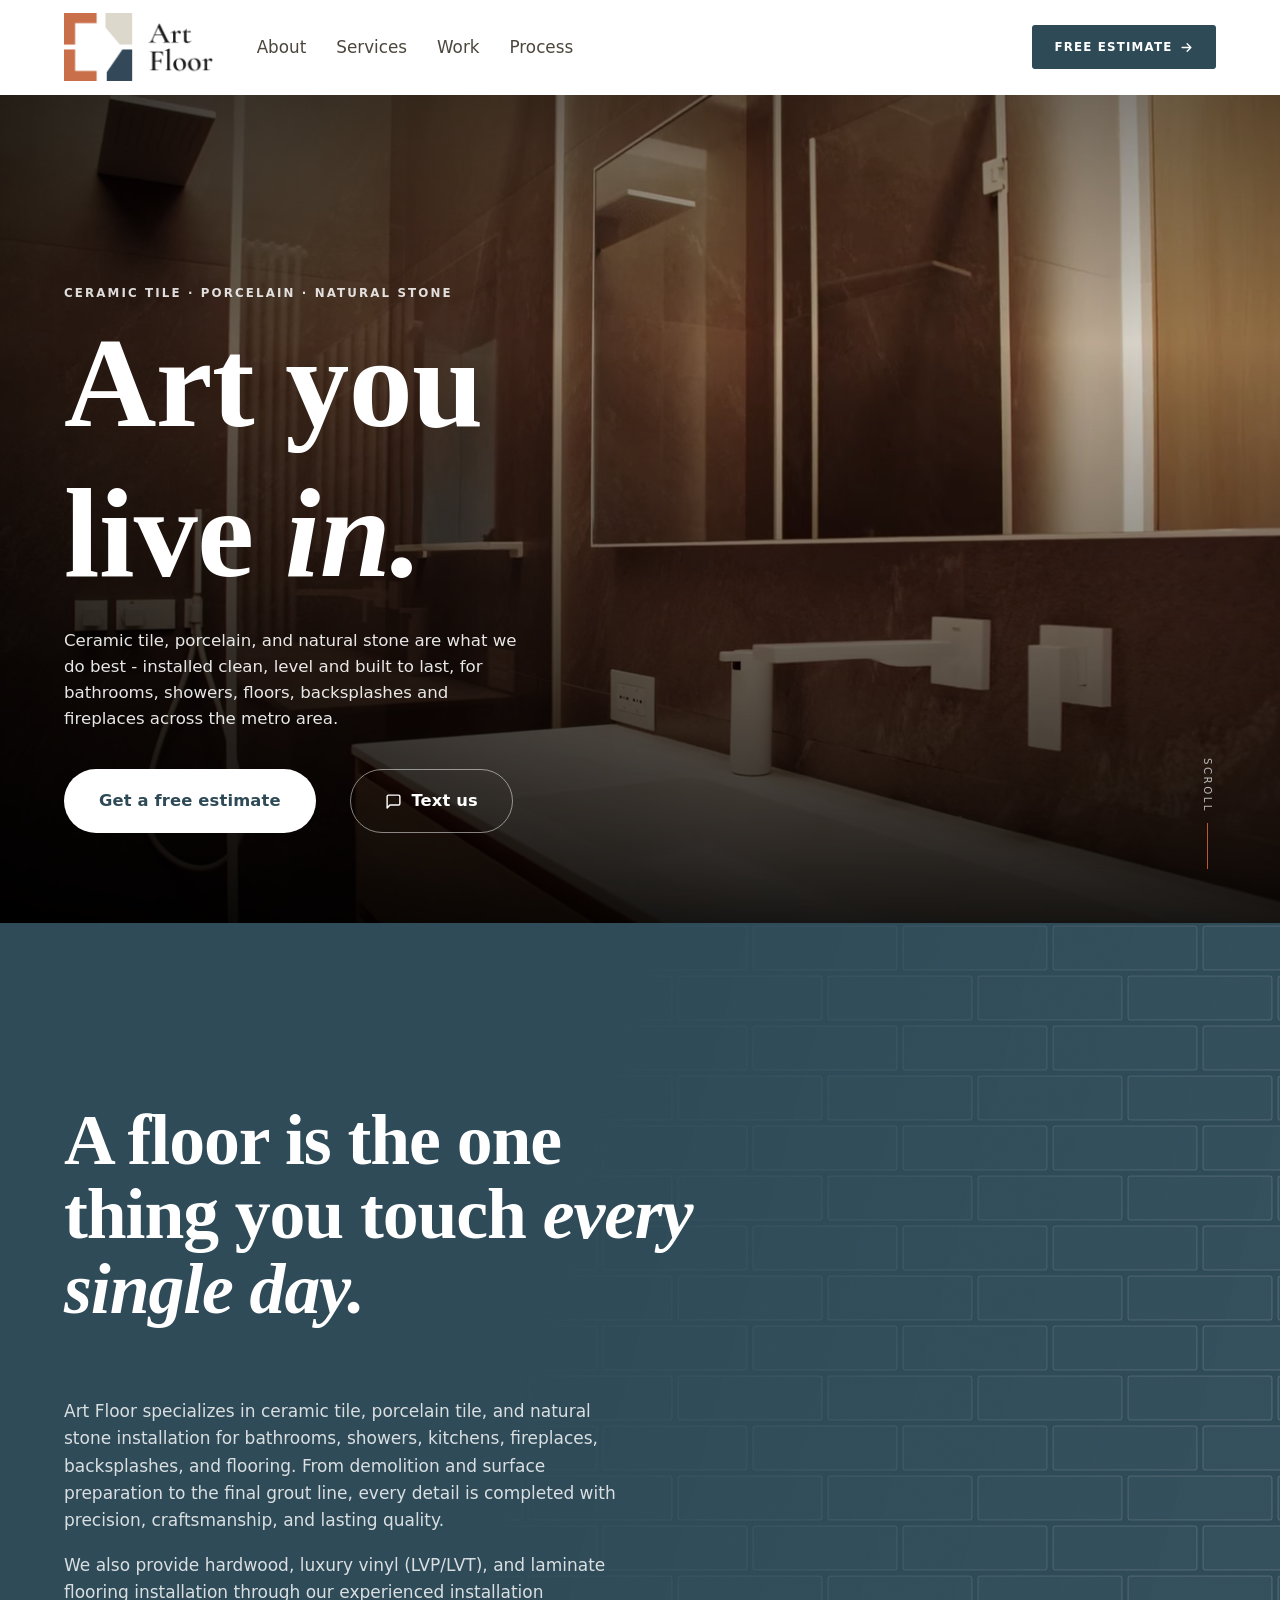
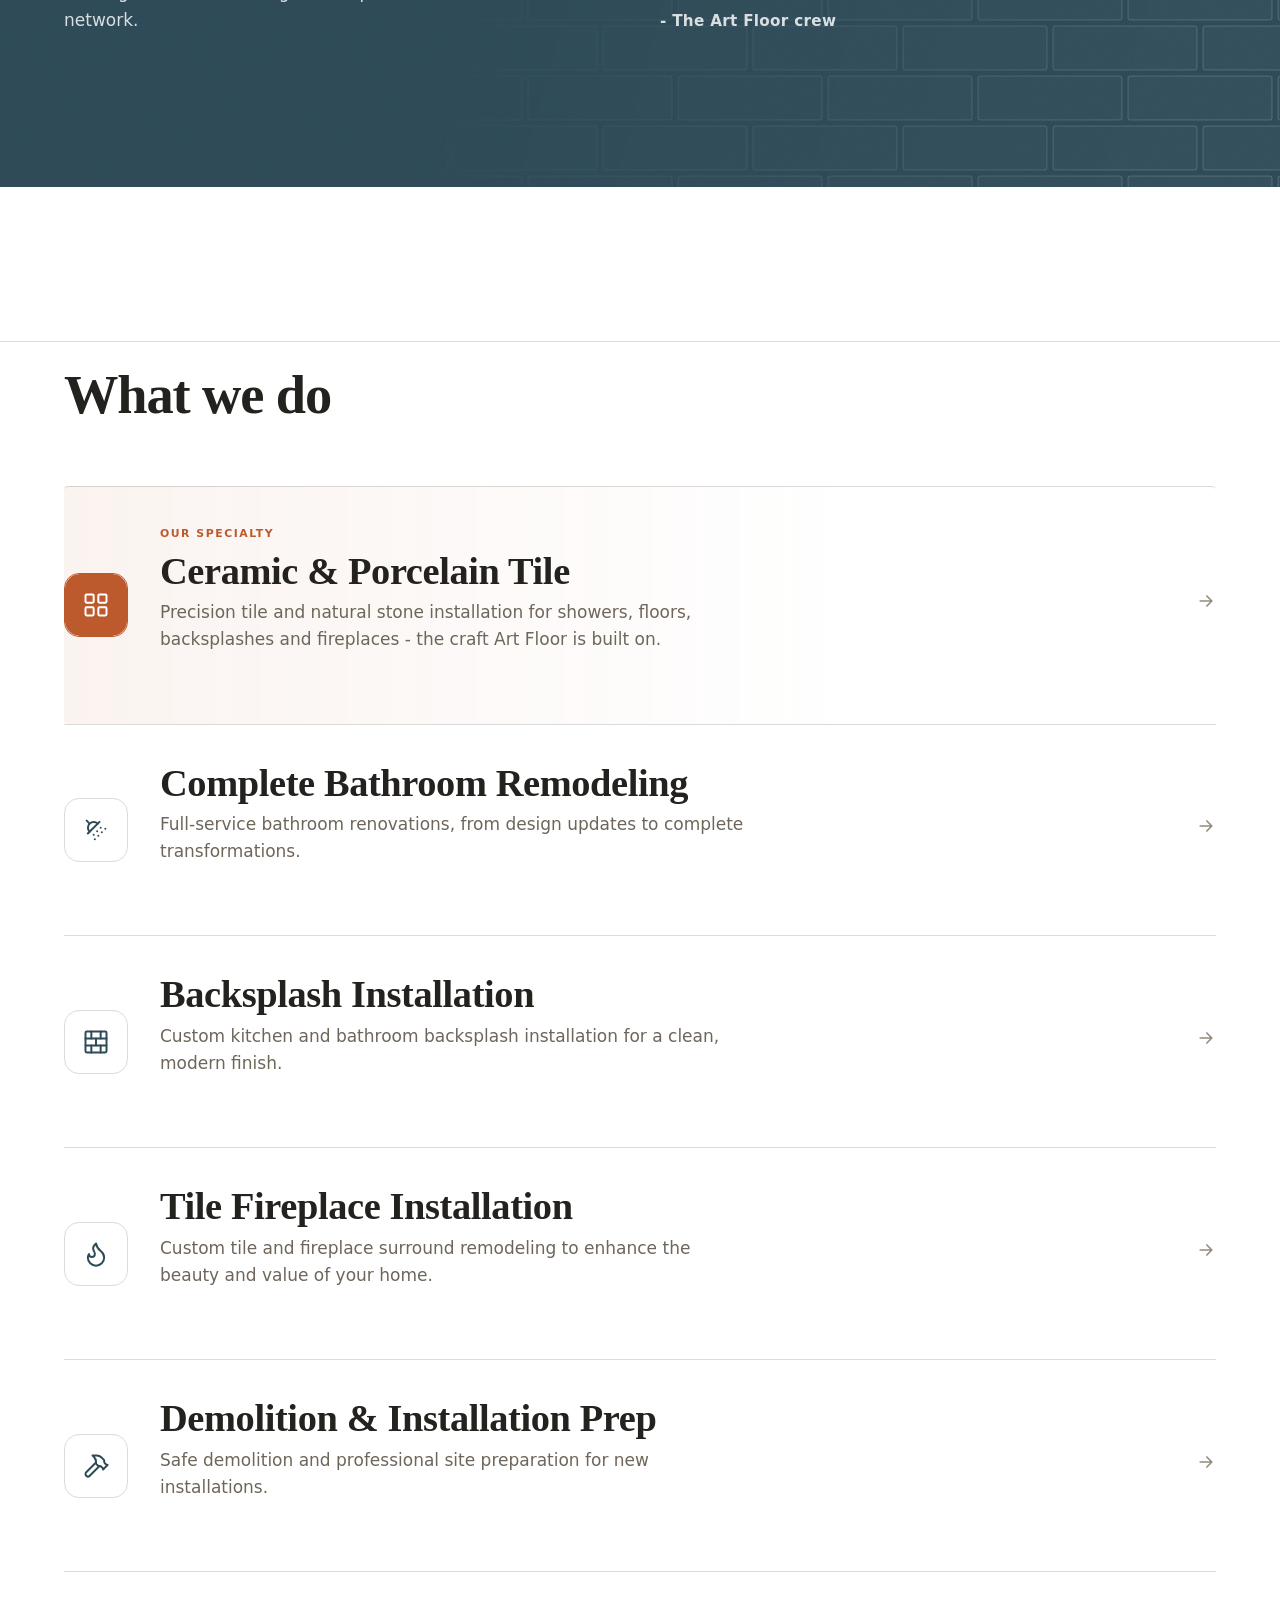
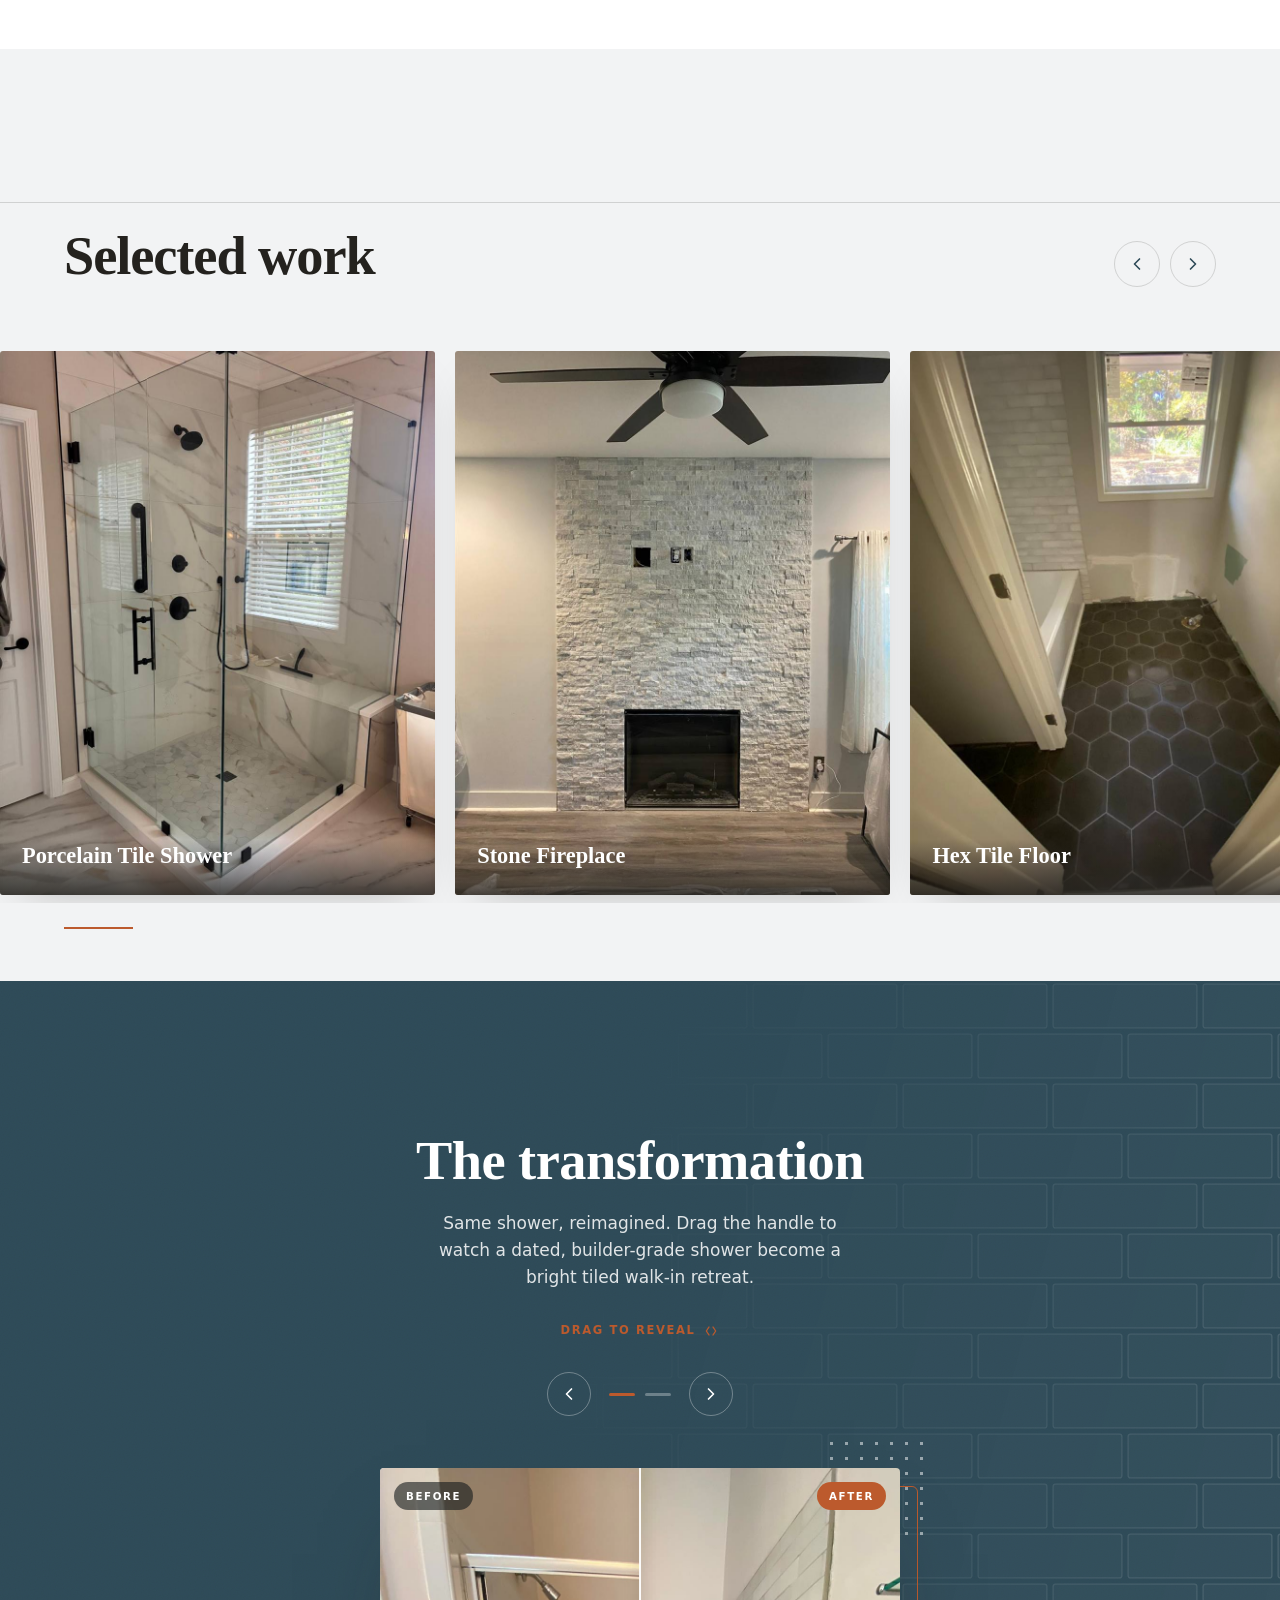
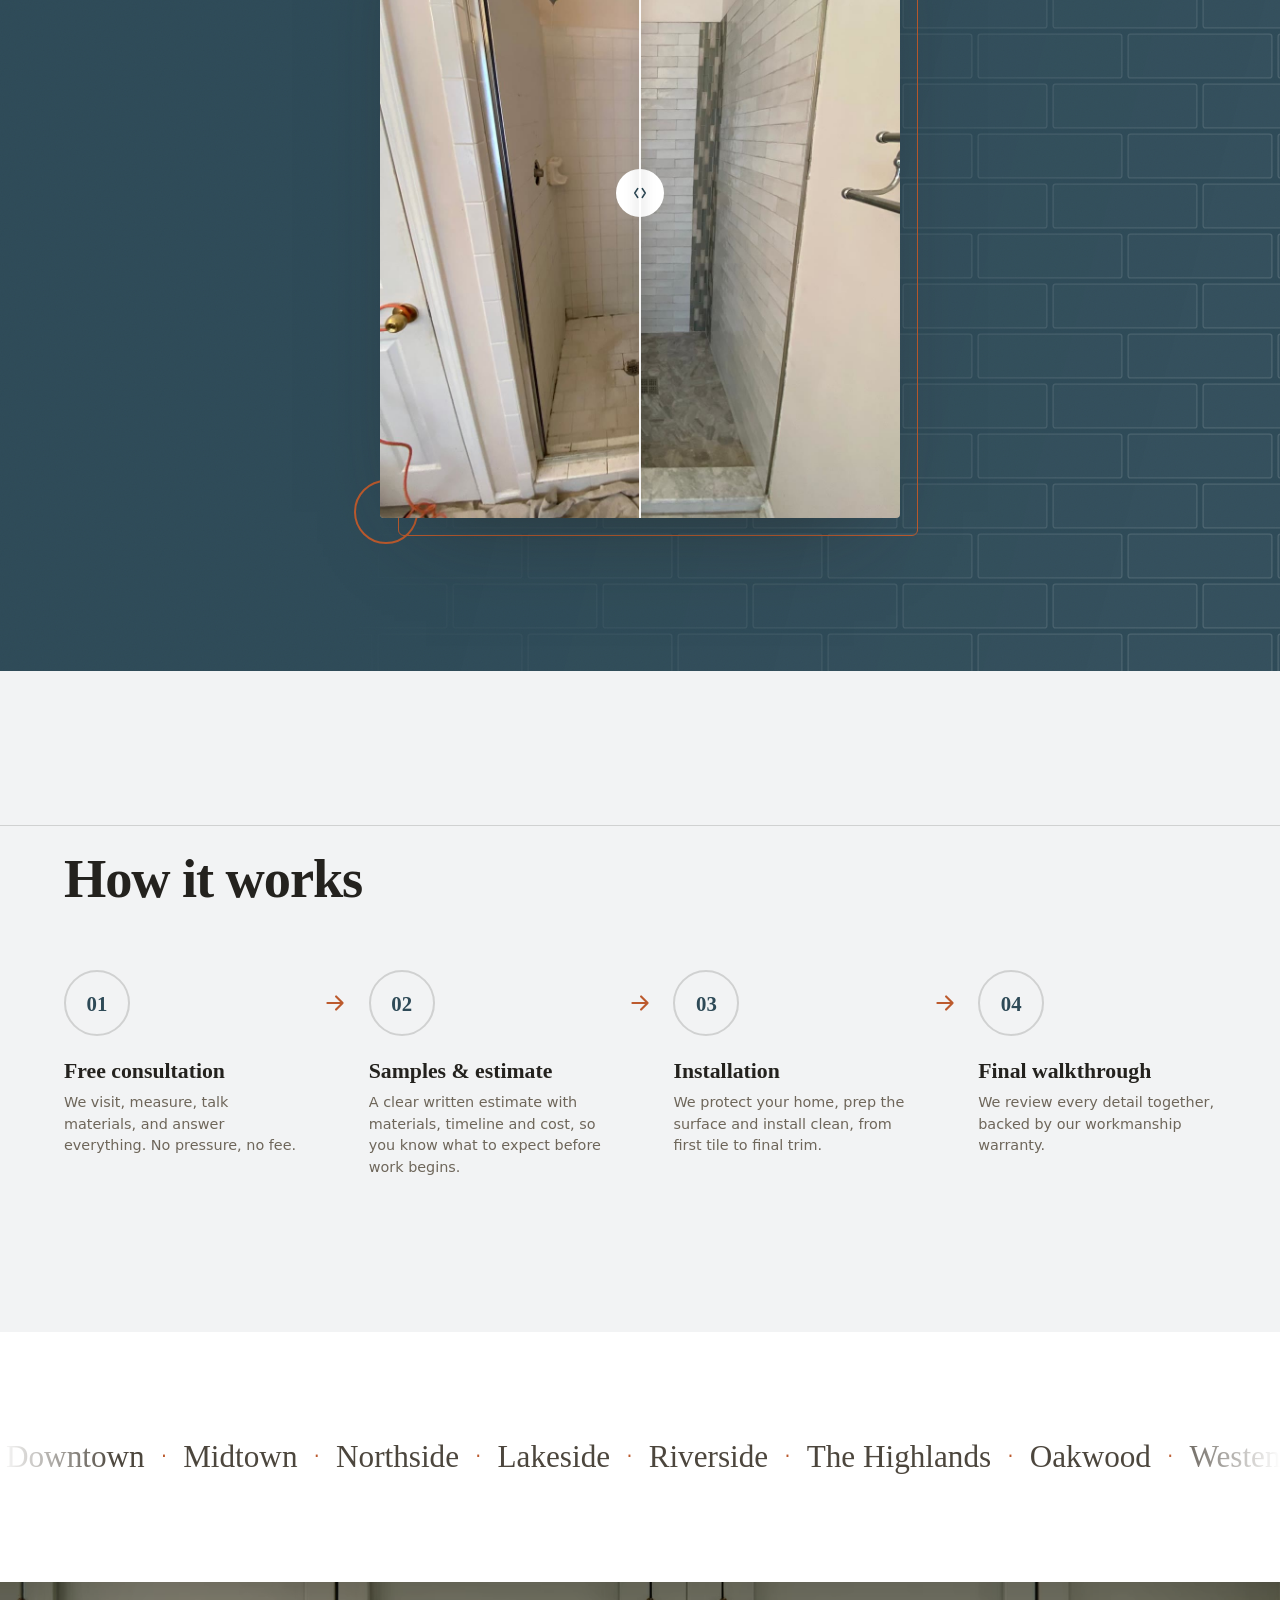
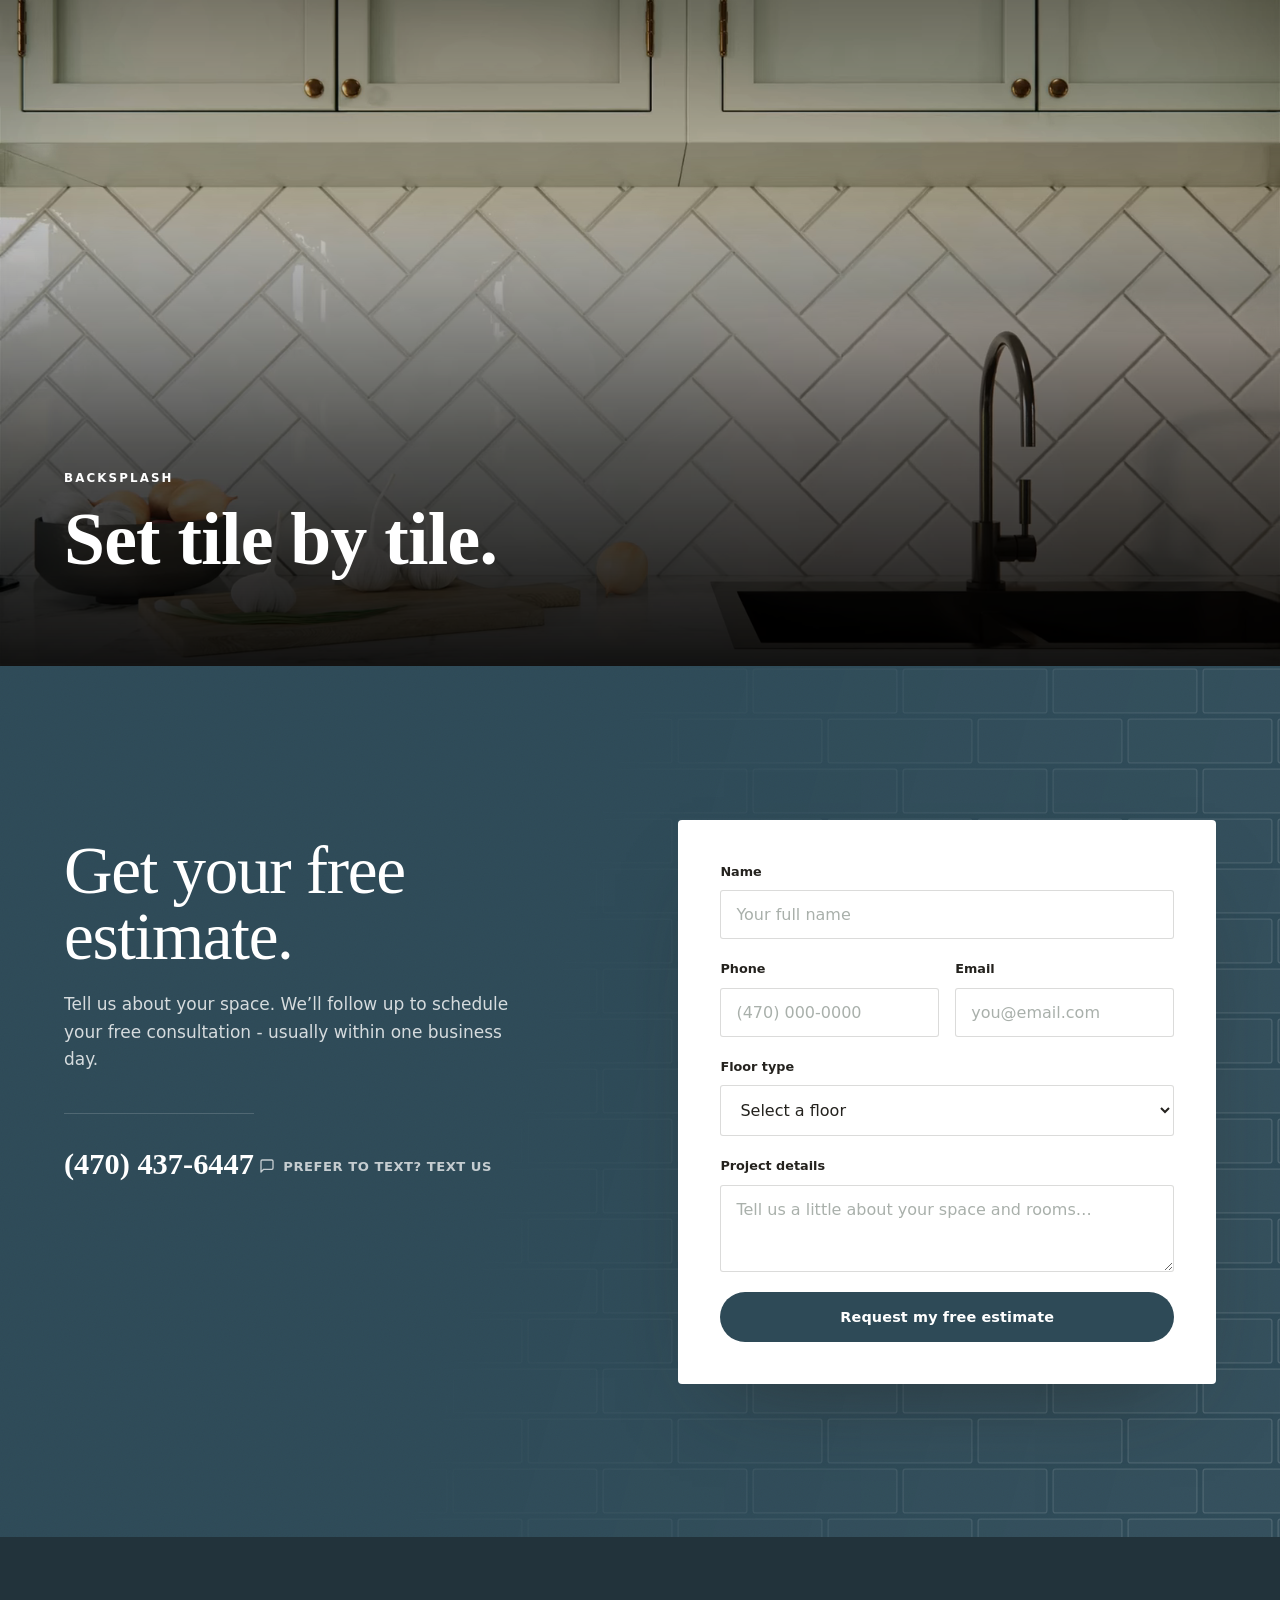
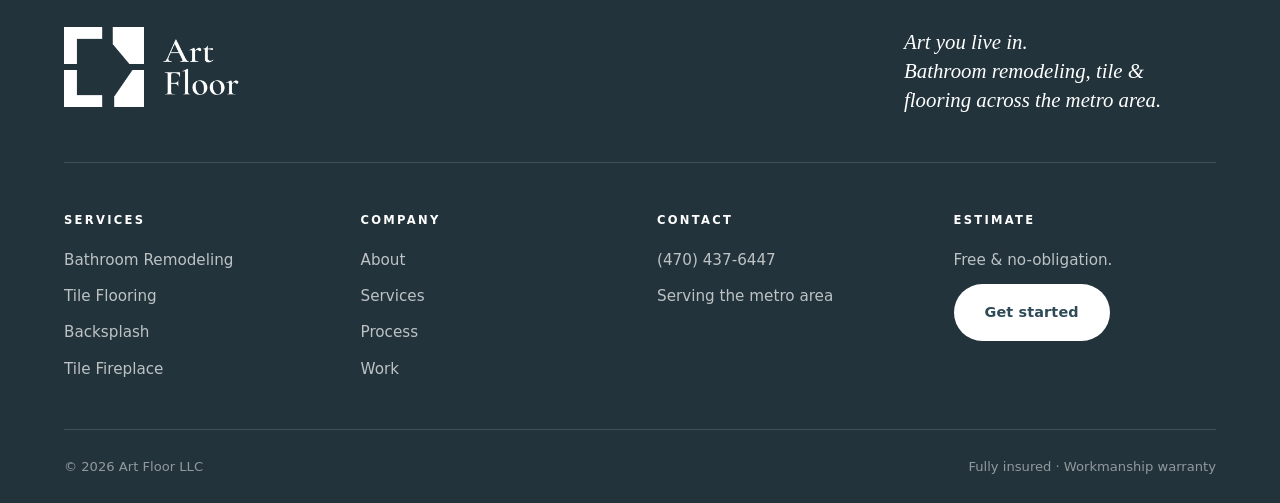
==== index.html @ 482ae670 "Add white footer logo, intro splash screen, bigger nav font, fix mobile burger alignment" ====
<!DOCTYPE html>
<html lang="en">
<head>
  <meta charset="UTF-8" />
  <meta name="viewport" content="width=device-width, initial-scale=1.0" />
  <title>Art Floor - Bathroom Remodeling, Tile & Flooring</title>
  <meta name="description" content="Art Floor - complete bathroom remodeling, tile flooring, backsplash and tile fireplace installation, plus demolition and site prep. Free estimates, fully insured, workmanship warranty. Serving homes and businesses across the metro area." />
  <meta name="theme-color" content="#2E4A57" />
  <link rel="canonical" href="https://www.artfloor.example/" />

  <meta property="og:type" content="website" />
  <meta property="og:site_name" content="Art Floor LLC" />
  <meta property="og:title" content="Art Floor - Art you live in" />
  <meta property="og:description" content="Bathroom remodeling, tile flooring, backsplash and fireplace installation. Free estimates. Fully insured. Workmanship warranty." />
  <meta property="og:url" content="https://www.artfloor.example/" />
  <meta property="og:image" content="https://www.artfloor.example/assets/web/og.jpg" />
  <meta name="twitter:card" content="summary_large_image" />

  <link rel="icon" type="image/png" href="assets/web/logo-mark.png" />

  <link rel="preconnect" href="https://api.fontshare.com" />
  <link rel="preconnect" href="https://cdn.fontshare.com" crossorigin />
  <link href="https://api.fontshare.com/v2/css?f[]=boska@400,500,700,900&f[]=general-sans@400,500,600,700&display=swap" rel="stylesheet" />

  <link rel="stylesheet" href="css/styles.css" />

  <script type="application/ld+json">
  {
    "@context": "https://schema.org",
    "@type": "HomeAndConstructionBusiness",
    "name": "Art Floor LLC",
    "image": "https://www.artfloor.example/assets/web/og.jpg",
    "description": "Tile and flooring company offering complete bathroom remodeling, tile flooring, backsplash and tile fireplace installation, plus demolition and site preparation, across the metro area.",
    "telephone": "+14704376447",
    "areaServed": "Local metro area",
    "address": { "@type": "PostalAddress", "addressLocality": "Metro Area", "addressCountry": "US" },
    "priceRange": "$$",
    "slogan": "Art you live in.",
    "knowsAbout": ["Bathroom Remodeling", "Tile Flooring Installation", "Backsplash Installation", "Tile Fireplace Installation", "Demolition and Site Preparation"],
    "aggregateRating": { "@type": "AggregateRating", "ratingValue": "5.0", "reviewCount": "40" }
  }
  </script>
</head>
<body>
<noscript><style>.splash{display:none}</style></noscript>
<div class="splash tiletex" id="splash" aria-hidden="true">
  <div class="splash__inner">
    <img class="splash__mark" src="assets/web/logo-mark.png" alt="" width="1040" height="1040" decoding="async" />
    <div class="splash__bar"><span class="splash__fill" id="splashFill"></span></div>
    <p class="splash__tag">Measuring twice, loading once.</p>
  </div>
</div>

<a class="skip-link" href="#main">Skip to content</a>

<!-- ===== HEADER / MASTHEAD ===== -->
<header class="mast" id="mast">
  <div class="mast__inner">
    <a class="brand-logo" href="#top" aria-label="Art Floor LLC home">
      <img src="assets/web/logo-horizontal.png" alt="Art Floor" width="1224" height="560" decoding="async" />
    </a>

    <nav class="mast__nav" aria-label="Primary">
      <a href="#standard">About</a>
      <a href="#services">Services</a>
      <a href="#work">Work</a>
      <a href="#process">Process</a>
    </nav>

    <a class="pill" href="#contact"><span>Free Estimate</span><svg viewBox="0 0 24 24" width="15" height="15" aria-hidden="true"><path d="M5 12h14M13 6l6 6-6 6" fill="none" stroke="currentColor" stroke-width="2.2" stroke-linecap="round" stroke-linejoin="round"/></svg></a>

    <button class="burger" id="burger" aria-label="Open menu" aria-expanded="false" aria-controls="drawer">
      <span></span><span></span>
    </button>
  </div>
</header>

<div class="drawer" id="drawer" aria-hidden="true">
  <nav class="drawer__nav" aria-label="Mobile">
    <a href="#standard">About</a>
    <a href="#services">Services</a>
    <a href="#work">Work</a>
    <a href="#process">Process</a>
  </nav>
  <div class="drawer__foot">
    <a class="btn btn--solid btn--block" href="#contact">Get a Free Estimate</a>
    <a class="drawer__phone" href="tel:+14704376447">(470) 437-6447</a>
  </div>
</div>

<main id="main">
<span id="top"></span>

<!-- ===== HERO (full-bleed banner) ===== -->
<section class="hero" id="cover">
  <figure class="hero__media">
    <img src="assets/web/hero-poster.jpg"
         alt="Modern bathroom with tiled shower and vanity by Art Floor"
         width="1600" height="900" fetchpriority="high" decoding="async" />
    <video class="hero__video" autoplay muted loop playsinline preload="auto"
           poster="assets/web/hero-poster.jpg" aria-hidden="true">
      <source src="assets/web/hero.webm" type="video/webm" />
      <source src="assets/web/hero.mp4" type="video/mp4" />
    </video>
    <span class="hero__scrim" aria-hidden="true"></span>
  </figure>

  <div class="hero__inner">
    <p class="hero__eyebrow reveal">Ceramic Tile · Porcelain · Natural Stone</p>
    <h1 class="hero__title">
      <span class="line reveal-up"><span>Art you</span></span>
      <span class="line reveal-up" style="--d:1"><span>live <em>in.</em></span></span>
    </h1>
    <p class="hero__lead reveal" style="--d:2">
      Ceramic tile, porcelain, and natural stone are what we do best - installed
      clean, level and built to last, for bathrooms, showers, floors, backsplashes
      and fireplaces across the metro area.
    </p>
    <div class="hero__cta reveal" style="--d:3">
      <a class="btn btn--light btn--lg" href="#contact">Get a free estimate</a>
      <a class="btn btn--ghost-light btn--lg" href="sms:+14704376447">
        <svg viewBox="0 0 24 24" width="17" height="17" aria-hidden="true"><path d="M21 15a2 2 0 0 1-2 2H7l-4 4V5a2 2 0 0 1 2-2h14a2 2 0 0 1 2 2z" fill="none" stroke="currentColor" stroke-width="2" stroke-linecap="round" stroke-linejoin="round"/></svg>
        Text us
      </a>
    </div>
  </div>

  <a class="hero__scroll" href="#standard" aria-label="Scroll down"><span>Scroll</span><i></i></a>
</section>

<!-- ===== MANIFESTO (immersive slate) ===== -->
<section class="manifesto tiletex" id="standard">
  <div class="manifesto__inner">
    <blockquote class="manifesto__q reveal">
      A floor is the one thing
      you touch <em>every single day.</em>
    </blockquote>
    <div class="manifesto__body reveal" style="--d:2">
      <div class="manifesto__text">
        <p>
          Art Floor specializes in ceramic tile, porcelain tile, and natural stone
          installation for bathrooms, showers, kitchens, fireplaces, backsplashes,
          and flooring. From demolition and surface preparation to the final grout
          line, every detail is completed with precision, craftsmanship, and
          lasting quality.
        </p>
        <p>
          We also provide hardwood, luxury vinyl (LVP/LVT), and laminate flooring
          installation through our experienced installation network.
        </p>
      </div>
      <p class="manifesto__sign">- The Art Floor crew</p>
    </div>
  </div>
</section>

<!-- ===== SERVICES ===== -->
<section class="services" id="services">
  <header class="rowhead reveal">
    <span class="rowhead__idx">01</span>
    <h2 class="rowhead__title">What we do</h2>
  </header>

  <div class="svcs reveal" style="--d:1">
    <a class="svc svc--lead" href="#contact">
      <span class="svc__ico" aria-hidden="true"><svg viewBox="0 0 24 24" fill="none" stroke="currentColor" stroke-width="1.7" stroke-linecap="round" stroke-linejoin="round"><rect width="7" height="7" x="3" y="3" rx="1"/><rect width="7" height="7" x="14" y="3" rx="1"/><rect width="7" height="7" x="14" y="14" rx="1"/><rect width="7" height="7" x="3" y="14" rx="1"/></svg></span>
      <div class="svc__t">
        <span class="svc__tag">Our specialty</span>
        <h3>Ceramic &amp; Porcelain Tile</h3>
        <p>Precision tile and natural stone installation for showers, floors, backsplashes and fireplaces - the craft Art Floor is built on.</p>
      </div>
      <span class="svc__arw" aria-hidden="true"><svg viewBox="0 0 24 24" width="20" height="20"><path d="M5 12h14M13 6l6 6-6 6" fill="none" stroke="currentColor" stroke-width="2" stroke-linecap="round" stroke-linejoin="round"/></svg></span>
    </a>
    <a class="svc" href="#contact">
      <span class="svc__ico" aria-hidden="true"><svg viewBox="0 0 24 24" fill="none" stroke="currentColor" stroke-width="1.7" stroke-linecap="round" stroke-linejoin="round"><path d="m4 4 2.5 2.5"/><path d="M13.5 6.5a4.95 4.95 0 0 0-7 7"/><path d="M15 5 5 15"/><path d="M14 17v.01"/><path d="M10 16v.01"/><path d="M13 13v.01"/><path d="M16 10v.01"/><path d="M11 20v.01"/><path d="M17 14v.01"/><path d="M20 11v.01"/></svg></span>
      <div class="svc__t">
        <h3>Complete Bathroom Remodeling</h3>
        <p>Full-service bathroom renovations, from design updates to complete transformations.</p>
      </div>
      <span class="svc__arw" aria-hidden="true"><svg viewBox="0 0 24 24" width="20" height="20"><path d="M5 12h14M13 6l6 6-6 6" fill="none" stroke="currentColor" stroke-width="2" stroke-linecap="round" stroke-linejoin="round"/></svg></span>
    </a>
    <a class="svc" href="#contact">
      <span class="svc__ico" aria-hidden="true"><svg viewBox="0 0 24 24" fill="none" stroke="currentColor" stroke-width="1.7" stroke-linecap="round" stroke-linejoin="round"><rect width="18" height="18" x="3" y="3" rx="1"/><path d="M12 9v6"/><path d="M16 15v6"/><path d="M16 3v6"/><path d="M3 15h18"/><path d="M3 9h18"/><path d="M8 15v6"/><path d="M8 3v6"/></svg></span>
      <div class="svc__t">
        <h3>Backsplash Installation</h3>
        <p>Custom kitchen and bathroom backsplash installation for a clean, modern finish.</p>
      </div>
      <span class="svc__arw" aria-hidden="true"><svg viewBox="0 0 24 24" width="20" height="20"><path d="M5 12h14M13 6l6 6-6 6" fill="none" stroke="currentColor" stroke-width="2" stroke-linecap="round" stroke-linejoin="round"/></svg></span>
    </a>
    <a class="svc" href="#contact">
      <span class="svc__ico" aria-hidden="true"><svg viewBox="0 0 24 24" fill="none" stroke="currentColor" stroke-width="1.7" stroke-linecap="round" stroke-linejoin="round"><path d="M8.5 14.5A2.5 2.5 0 0 0 11 12c0-1.38-.5-2-1-3-1.072-2.143-.224-4.054 2-6 .5 2.5 2 4.9 4 6.5 2 1.6 3 3.5 3 5.5a7 7 0 1 1-14 0c0-1.153.433-2.294 1-3a2.5 2.5 0 0 0 2.5 2.5z"/></svg></span>
      <div class="svc__t">
        <h3>Tile Fireplace Installation</h3>
        <p>Custom tile and fireplace surround remodeling to enhance the beauty and value of your home.</p>
      </div>
      <span class="svc__arw" aria-hidden="true"><svg viewBox="0 0 24 24" width="20" height="20"><path d="M5 12h14M13 6l6 6-6 6" fill="none" stroke="currentColor" stroke-width="2" stroke-linecap="round" stroke-linejoin="round"/></svg></span>
    </a>
    <a class="svc" href="#contact">
      <span class="svc__ico" aria-hidden="true"><svg viewBox="0 0 24 24" fill="none" stroke="currentColor" stroke-width="1.7" stroke-linecap="round" stroke-linejoin="round"><path d="m15 12-8.373 8.373a1 1 0 1 1-3-3L12 9"/><path d="m18 15 4-4"/><path d="m21.5 11.5-1.914-1.914A2 2 0 0 1 19 8.172V7l-2.26-2.26a6 6 0 0 0-4.202-1.756L9 2.96l.92.82A6.18 6.18 0 0 1 12 8.4V10l2 2h1.172a2 2 0 0 1 1.414.586L18.5 14.5"/></svg></span>
      <div class="svc__t">
        <h3>Demolition &amp; Installation Prep</h3>
        <p>Safe demolition and professional site preparation for new installations.</p>
      </div>
      <span class="svc__arw" aria-hidden="true"><svg viewBox="0 0 24 24" width="20" height="20"><path d="M5 12h14M13 6l6 6-6 6" fill="none" stroke="currentColor" stroke-width="2" stroke-linecap="round" stroke-linejoin="round"/></svg></span>
    </a>
  </div>
</section>

<!-- ===== GALLERY WALL (horizontal) ===== -->
<section class="wall" id="work">
  <header class="rowhead reveal">
    <h2 class="rowhead__title">Selected work</h2>
    <div class="wall__nav">
      <button class="wall__arw" id="wallPrev" type="button" aria-label="Previous"><svg viewBox="0 0 24 24" aria-hidden="true"><path d="M15 18l-6-6 6-6" fill="none" stroke="currentColor" stroke-width="2" stroke-linecap="round" stroke-linejoin="round"/></svg></button>
      <button class="wall__arw" id="wallNext" type="button" aria-label="Next"><svg viewBox="0 0 24 24" aria-hidden="true"><path d="M9 18l6-6-6-6" fill="none" stroke="currentColor" stroke-width="2" stroke-linecap="round" stroke-linejoin="round"/></svg></button>
    </div>
  </header>

  <div class="wall__track" id="wallTrack" tabindex="0" aria-label="Project gallery, scroll horizontally">
    <figure class="plate">
      <img loading="lazy" decoding="async" width="1000" height="750"
        src="assets/web/work-1.jpg" alt="Glass-enclosed porcelain tile walk-in shower" />
      <figcaption><span class="plate__no">01</span><span class="plate__t">Porcelain Tile Shower</span></figcaption>
    </figure>
    <figure class="plate">
      <img loading="lazy" decoding="async" width="1000" height="667"
        src="assets/web/work-2.jpg" alt="Stacked-stone tile fireplace surround" />
      <figcaption><span class="plate__no">02</span><span class="plate__t">Stone Fireplace</span></figcaption>
    </figure>
    <figure class="plate">
      <img loading="lazy" decoding="async" width="1000" height="667"
        src="assets/web/work-3.jpg" alt="Black hexagon tile bathroom floor" />
      <figcaption><span class="plate__no">03</span><span class="plate__t">Hex Tile Floor</span></figcaption>
    </figure>
    <figure class="plate">
      <img loading="lazy" decoding="async" width="1000" height="667"
        src="assets/web/work-4.jpg" alt="Herringbone tile kitchen backsplash" />
      <figcaption><span class="plate__no">04</span><span class="plate__t">Kitchen Backsplash</span></figcaption>
    </figure>
    <figure class="plate">
      <img loading="lazy" decoding="async" width="1000" height="667"
        src="assets/web/work-5.jpg" alt="Large-format tile flooring in an open room" />
      <figcaption><span class="plate__no">05</span><span class="plate__t">Tile Flooring</span></figcaption>
    </figure>
    <figure class="plate">
      <img loading="lazy" decoding="async" width="1120" height="1400"
        src="assets/web/work-6.jpg" alt="Linear tile shower with hexagon mosaic floor" />
      <figcaption><span class="plate__no">06</span><span class="plate__t">Linear Tile Shower</span></figcaption>
    </figure>
  </div>
  <div class="wall__bar" aria-hidden="true"><span id="wallProgress"></span></div>
</section>

<!-- ===== BEFORE / AFTER (interactive drag reveal, 2 real projects) ===== -->
<section class="ba tiletex" id="transformation">
  <div class="ba__grid">
    <div class="ba__text reveal">
      <h2 class="ba__heading">The transformation</h2>
      <p id="baCaption">Same shower, reimagined. Drag the handle to watch a dated, builder-grade shower become a bright tiled walk-in retreat.</p>
      <span class="ba__hint" aria-hidden="true">Drag to reveal
        <svg viewBox="0 0 24 24" width="16" height="16"><path d="M9 6l-4 6 4 6M15 6l4 6-4 6" fill="none" stroke="currentColor" stroke-width="2" stroke-linecap="round" stroke-linejoin="round"/></svg>
      </span>
      <div class="ba__nav">
        <button class="ba__arw" id="baPrev" type="button" aria-label="Previous project"><svg viewBox="0 0 24 24" width="20" height="20"><path d="M15 18l-6-6 6-6" fill="none" stroke="currentColor" stroke-width="2" stroke-linecap="round" stroke-linejoin="round"/></svg></button>
        <div class="ba__dots" id="baDots">
          <button type="button" class="is-active" aria-label="Project 1"></button>
          <button type="button" aria-label="Project 2"></button>
        </div>
        <button class="ba__arw" id="baNext" type="button" aria-label="Next project"><svg viewBox="0 0 24 24" width="20" height="20"><path d="M9 18l6-6-6-6" fill="none" stroke="currentColor" stroke-width="2" stroke-linecap="round" stroke-linejoin="round"/></svg></button>
      </div>
    </div>

    <div class="ba__stage reveal" style="--d:1">
      <span class="ba__deco ba__deco--dots" aria-hidden="true"></span>
      <span class="ba__deco ba__deco--ring" aria-hidden="true"></span>
      <span class="ba__deco ba__deco--frame" aria-hidden="true"></span>
      <div class="ba__viewer" id="baViewer">
      <img class="ba__img" id="baAfterImg" src="assets/web/ba-after.jpg" alt="Finished tiled walk-in shower" width="1100" height="1466" loading="lazy" decoding="async" />
      <div class="ba__clip" id="baClip">
        <img class="ba__img" id="baBeforeImg" src="assets/web/ba-before.jpg" alt="Dated shower stall before the renovation" width="1100" height="1466" loading="lazy" decoding="async" />
      </div>
      <div class="ba__handle" id="baHandle" role="slider" aria-label="Reveal before and after" aria-valuemin="0" aria-valuemax="100" aria-valuenow="50" tabindex="0">
        <span class="ba__line"></span>
        <span class="ba__grip"><svg viewBox="0 0 24 24" width="18" height="18"><path d="M9 6l-4 6 4 6M15 6l4 6-4 6" fill="none" stroke="currentColor" stroke-width="2" stroke-linecap="round" stroke-linejoin="round"/></svg></span>
      </div>
      <span class="ba__tag ba__tag--before">Before</span>
      <span class="ba__tag ba__tag--after">After</span>
      </div>
    </div>
  </div>
</section>

<!-- ===== PROCESS (horizontal animated workflow) ===== -->
<section class="process" id="process">
  <header class="rowhead reveal">
    <h2 class="rowhead__title">How it works</h2>
  </header>
  <div class="flow__steps">
    <div class="flow__step reveal">
      <span class="flow__num">01</span>
      <h3>Free consultation</h3>
      <p>We visit, measure, talk materials, and answer everything. No pressure, no fee.</p>
    </div>
    <span class="flow__arrow reveal" style="--d:1" aria-hidden="true"><svg viewBox="0 0 24 24" width="26" height="26"><path d="M5 12h14M13 6l6 6-6 6" fill="none" stroke="currentColor" stroke-width="2" stroke-linecap="round" stroke-linejoin="round"/></svg></span>
    <div class="flow__step reveal" style="--d:1">
      <span class="flow__num">02</span>
      <h3>Samples &amp; estimate</h3>
      <p>A clear written estimate with materials, timeline and cost, so you know what to expect before work begins.</p>
    </div>
    <span class="flow__arrow reveal" style="--d:2" aria-hidden="true"><svg viewBox="0 0 24 24" width="26" height="26"><path d="M5 12h14M13 6l6 6-6 6" fill="none" stroke="currentColor" stroke-width="2" stroke-linecap="round" stroke-linejoin="round"/></svg></span>
    <div class="flow__step reveal" style="--d:2">
      <span class="flow__num">03</span>
      <h3>Installation</h3>
      <p>We protect your home, prep the surface and install clean, from first tile to final trim.</p>
    </div>
    <span class="flow__arrow reveal" style="--d:3" aria-hidden="true"><svg viewBox="0 0 24 24" width="26" height="26"><path d="M5 12h14M13 6l6 6-6 6" fill="none" stroke="currentColor" stroke-width="2" stroke-linecap="round" stroke-linejoin="round"/></svg></span>
    <div class="flow__step reveal" style="--d:3">
      <span class="flow__num">04</span>
      <h3>Final walkthrough</h3>
      <p>We review every detail together, backed by our workmanship warranty.</p>
    </div>
  </div>
</section>

<!-- ===== SERVICE AREAS ===== -->
<section class="areas" aria-label="Service areas">
  <ul class="vh">
    <li>Downtown</li><li>Midtown</li><li>Northside</li><li>Lakeside</li>
    <li>Riverside</li><li>The Highlands</li><li>Oakwood</li><li>Westend</li>
    <li>Southgate</li><li>Parkview</li><li>Fairhaven</li><li>Metro area</li>
  </ul>
  <div class="areas__marquee" aria-hidden="true">
    <div class="areas__track">
      <span class="areas__item">Downtown</span><span class="areas__sep">·</span><span class="areas__item">Midtown</span><span class="areas__sep">·</span><span class="areas__item">Northside</span><span class="areas__sep">·</span><span class="areas__item">Lakeside</span><span class="areas__sep">·</span><span class="areas__item">Riverside</span><span class="areas__sep">·</span><span class="areas__item">The Highlands</span><span class="areas__sep">·</span><span class="areas__item">Oakwood</span><span class="areas__sep">·</span><span class="areas__item">Westend</span><span class="areas__sep">·</span><span class="areas__item">Southgate</span><span class="areas__sep">·</span><span class="areas__item">Parkview</span><span class="areas__sep">·</span><span class="areas__item">Fairhaven</span><span class="areas__sep">·</span><span class="areas__item">Metro area</span><span class="areas__sep">·</span><span class="areas__item">Downtown</span><span class="areas__sep">·</span><span class="areas__item">Midtown</span><span class="areas__sep">·</span><span class="areas__item">Northside</span><span class="areas__sep">·</span><span class="areas__item">Lakeside</span><span class="areas__sep">·</span><span class="areas__item">Riverside</span><span class="areas__sep">·</span><span class="areas__item">The Highlands</span><span class="areas__sep">·</span><span class="areas__item">Oakwood</span><span class="areas__sep">·</span><span class="areas__item">Westend</span><span class="areas__sep">·</span><span class="areas__item">Southgate</span><span class="areas__sep">·</span><span class="areas__item">Parkview</span><span class="areas__sep">·</span><span class="areas__item">Fairhaven</span><span class="areas__sep">·</span><span class="areas__item">Metro area</span><span class="areas__sep">·</span>
    </div>
  </div>
</section>

<!-- ===== BACKSPLASH REEL (full-bleed video) ===== -->
<section class="reel" aria-label="Backsplash installation">
  <video class="reel__video" autoplay muted loop playsinline preload="metadata"
         poster="assets/web/backsplash-poster.jpg" aria-hidden="true">
    <source src="assets/web/backsplash.webm" type="video/webm" />
    <source src="assets/web/backsplash.mp4" type="video/mp4" />
  </video>
  <span class="reel__scrim" aria-hidden="true"></span>
  <div class="reel__inner">
    <p class="reel__eyebrow reveal">Backsplash</p>
    <h2 class="reel__title reveal" style="--d:1">Set tile by tile.</h2>
  </div>
</section>

<!-- ===== CONTACT ===== -->
<section class="cta tiletex" id="contact">
  <div class="cta__grid">
    <div class="cta__text reveal">
      <h2 class="cta__title">Get your free<br />estimate.</h2>
      <p class="cta__lead">Tell us about your space. We’ll follow up to schedule your free consultation - usually within one business day.</p>
      <a class="cta__call" href="tel:+14704376447"><strong>(470) 437-6447</strong></a>
      <a class="cta__sms" href="sms:+14704376447">
        <svg viewBox="0 0 24 24" width="16" height="16" aria-hidden="true"><path d="M21 15a2 2 0 0 1-2 2H7l-4 4V5a2 2 0 0 1 2-2h14a2 2 0 0 1 2 2z" fill="none" stroke="currentColor" stroke-width="2" stroke-linecap="round" stroke-linejoin="round"/></svg>
        Prefer to text? Text us
      </a>
    </div>

    <form class="form reveal" style="--d:1" id="estimateForm" name="estimate" method="POST"
          data-netlify="true" netlify-honeypot="bot-field" novalidate>
      <input type="hidden" name="form-name" value="estimate" />
      <p class="hp" hidden aria-hidden="true"><label>Don’t fill this out: <input name="bot-field" tabindex="-1" autocomplete="off" /></label></p>
      <div class="field">
        <label for="name">Name</label>
        <input id="name" name="name" type="text" autocomplete="name" required placeholder="Your full name" />
        <span class="field__err" data-err></span>
      </div>
      <div class="field-row">
        <div class="field">
          <label for="phone">Phone</label>
          <input id="phone" name="phone" type="tel" inputmode="tel" autocomplete="tel" required placeholder="(470) 000-0000" />
          <span class="field__err" data-err></span>
        </div>
        <div class="field">
          <label for="email">Email</label>
          <input id="email" name="email" type="email" autocomplete="email" required placeholder="you@email.com" />
          <span class="field__err" data-err></span>
        </div>
      </div>
      <div class="field">
        <label for="service">Floor type</label>
        <select id="service" name="service" required>
          <option value="" disabled selected>Select a floor</option>
          <option>Hardwood</option>
          <option>Luxury Vinyl &amp; Laminate</option>
          <option>Tile &amp; Stone</option>
          <option>Refinishing</option>
          <option>Not sure yet</option>
        </select>
        <span class="field__err" data-err></span>
      </div>
      <div class="field">
        <label for="message">Project details</label>
        <textarea id="message" name="message" rows="3" placeholder="Tell us a little about your space and rooms…"></textarea>
      </div>
      <button class="btn btn--solid btn--block" type="submit">Request my free estimate</button>
      <p class="form__ok" id="formOk" role="status" aria-live="polite" hidden>Thank you - your request is in. We’ll reach out within one business day.</p>
    </form>
  </div>
</section>

</main>

<!-- ===== FOOTER ===== -->
<footer class="footer">
  <div class="footer__top">
    <a class="brand-logo brand-logo--footer" href="#top" aria-label="Art Floor LLC home">
      <img src="assets/web/logo-horizontal-white.png" alt="Art Floor" width="1224" height="560" loading="lazy" decoding="async" />
    </a>
    <p class="footer__tag">Art you live in.<br />Bathroom remodeling, tile &amp; flooring across the metro area.</p>
  </div>
  <div class="footer__grid">
    <nav class="footer__col" aria-label="Footer services">
      <h4>Services</h4>
      <a href="#services">Bathroom Remodeling</a><a href="#services">Tile Flooring</a><a href="#services">Backsplash</a><a href="#services">Tile Fireplace</a>
    </nav>
    <nav class="footer__col" aria-label="Footer company">
      <h4>Company</h4>
      <a href="#standard">About</a><a href="#services">Services</a><a href="#process">Process</a><a href="#work">Work</a>
    </nav>
    <div class="footer__col">
      <h4>Contact</h4>
      <a href="tel:+14704376447">(470) 437-6447</a><p>Serving the metro area</p>
    </div>
    <div class="footer__col">
      <h4>Estimate</h4>
      <p>Free &amp; no-obligation.</p>
      <a class="btn btn--solid btn--light" href="#contact">Get started</a>
    </div>
  </div>
  <div class="footer__bottom">
    <p>© <span id="year">2026</span> Art Floor LLC</p>
    <p>Fully insured · Workmanship warranty</p>
  </div>
</footer>

<script src="js/main.js" defer></script>
</body>
</html>
---- css/styles.css ----
/* =========================================================
   Art Floor LLC - "Art you walk on"
   Editorial flooring art direction.
   ========================================================= */

:root {
  /* Brand */
  --green:      #2E4A57;   /* slate teal (brand dark) */
  --green-deep: #22333B;
  --ink:        #24221E;   /* warm near-black text */
  --ink-soft:   #4C463D;
  --stone:      #6E665A;   /* warm taupe body copy */
  --stone-2:    #948B7B;
  --bone:       #F2F3F4;   /* neutral off-white section */
  --paper:      #FFFFFF;   /* white page bg */
  --coral:      #BC5A2D;   /* terracotta accent */
  --coral-2:    #A44D24;
  --line:       rgba(36, 34, 28, .16);
  --line-soft:  rgba(36, 34, 28, .09);
  --white:      #FFFFFF;

  --serif: "Boska", "Georgia", "Times New Roman", serif;
  --sans:  "General Sans", system-ui, -apple-system, "Segoe UI", sans-serif;

  --edge: clamp(20px, 5vw, 72px);      /* page side margin */
  --maxw: 1320px;
  --sp:  clamp(84px, 12vw, 190px);     /* section rhythm */
  --ease: cubic-bezier(.22, 1, .36, 1);
  --shadow: 0 40px 90px -46px rgba(34,32,28,.55);
  --shadow-sm: 0 18px 44px -26px rgba(34,32,28,.35);
}

/* ---------- Reset ---------- */
*, *::before, *::after { box-sizing: border-box; }
* { margin: 0; }
html { -webkit-text-size-adjust: 100%; scroll-behavior: smooth; }
@media (prefers-reduced-motion: reduce) { html { scroll-behavior: auto; } }
body {
  font-family: var(--sans);
  background: var(--paper); color: var(--ink);
  font-size: 17px; line-height: 1.6;
  -webkit-font-smoothing: antialiased; text-rendering: optimizeLegibility;
  overflow-x: hidden;
}
img { max-width: 100%; display: block; height: auto; background: var(--bone); }
a { color: inherit; text-decoration: none; }
button { font-family: inherit; cursor: pointer; border: none; background: none; }
::selection { background: var(--coral); color: #fff; }
:focus-visible { outline: 2px solid var(--coral); outline-offset: 3px; }

.skip-link { position: absolute; left: 12px; top: -60px; z-index: 200; background: var(--green); color: #fff; padding: 10px 16px; transition: top .2s; }
.skip-link:focus { top: 12px; }

/* ---------- Intro splash ---------- */
.splash { position: fixed; inset: 0; z-index: 999; background: var(--green); display: flex; align-items: center; justify-content: center; transition: opacity .6s var(--ease), visibility .6s; }
.splash.is-hidden { opacity: 0; visibility: hidden; pointer-events: none; }
.splash__inner { display: flex; flex-direction: column; align-items: center; gap: 24px; }
.splash__mark { width: clamp(92px, 15vw, 144px); height: auto; opacity: 0; transform: scale(.85); animation: splashPop .7s var(--ease) forwards; }
@keyframes splashPop { to { opacity: 1; transform: scale(1); } }
.splash__bar { width: min(220px, 42vw); height: 3px; border-radius: 2px; background: rgba(255,255,255,.18); overflow: hidden; }
.splash__fill { display: block; height: 100%; width: 0%; background: var(--coral); transition: width 1.1s var(--ease); }
.splash__tag { font-family: var(--sans); font-size: .72rem; font-weight: 600; letter-spacing: .14em; text-transform: uppercase; color: rgba(255,255,255,.72); text-align: center; }
@media (prefers-reduced-motion: reduce) { .splash__mark { animation: none; opacity: 1; transform: none; } .splash { transition: none; } }

/* ---------- Utility: measured tick-label ---------- */
.tick-label {
  font-family: var(--sans); font-size: .72rem; font-weight: 600;
  letter-spacing: .12em; text-transform: uppercase; color: var(--ink-soft);
  display: inline-flex; align-items: center; gap: .55em; white-space: nowrap;
}
.tick-label--light { color: rgba(255,255,255,.72); }

/* ---------- Signature: dimension line ---------- */
.dim {
  display: flex; align-items: center; color: var(--coral);
  width: min(560px, 100%); margin-top: clamp(20px, 3vw, 34px);
}
.dim__end { width: 1px; height: 10px; background: currentColor; flex: none; }
.dim__line { flex: 1; height: 1px; background: currentColor; }
.dim__txt { font-family: var(--sans); font-size: .68rem; font-weight: 600; letter-spacing: .24em; text-transform: uppercase; padding: 0 14px; white-space: nowrap; }
.dim__mini { display: block; width: 26px; height: 1px; background: var(--coral); margin-bottom: 18px; position: relative; }
.dim__mini::before, .dim__mini::after { content: ""; position: absolute; top: -3px; width: 1px; height: 7px; background: var(--coral); }
.dim__mini::before { left: 0; } .dim__mini::after { right: 0; }

/* ---------- Buttons ---------- */
.btn {
  display: inline-flex; align-items: center; justify-content: center; gap: .6em;
  padding: 16px 30px; font-size: .9rem; font-weight: 600; letter-spacing: .01em;
  border-radius: 100px; border: 1px solid transparent;
  transition: transform .4s var(--ease), background .35s var(--ease), color .35s var(--ease), box-shadow .35s var(--ease);
}
.btn svg { transition: transform .4s var(--ease); }
.btn:hover svg { transform: translateX(4px); }
.btn--solid { background: var(--green); color: var(--paper); }
.btn--solid:hover { background: var(--coral); box-shadow: var(--shadow-sm); transform: translateY(-2px); }
.btn--light { background: var(--paper); color: var(--green); }
.btn--light:hover { background: var(--coral); color: #fff; transform: translateY(-2px); }
.btn--block { width: 100%; }
.btn--lg { font-size: 1.02rem; padding: 18px 34px; }
.btn--ghost-light { background: transparent; color: var(--paper); border-color: rgba(255,255,255,.5); }
.btn--ghost-light:hover { background: var(--paper); color: var(--green); border-color: var(--paper); transform: translateY(-2px); }

.link-arrow { display: inline-flex; align-items: center; gap: .5em; font-weight: 600; font-size: .92rem; padding-bottom: 3px; border-bottom: 1px solid var(--line); transition: border-color .3s, color .3s; }
.link-arrow svg { transition: transform .3s var(--ease); }
.link-arrow:hover { color: var(--coral); border-color: var(--coral); }
.link-arrow:hover svg { transform: translateX(4px); }

.pill { position: relative; overflow: hidden; display: inline-flex; align-items: center; gap: .55em; padding: 13px 22px; background: var(--green); color: var(--paper); border-radius: 3px; font-size: .74rem; font-weight: 600; letter-spacing: .1em; text-transform: uppercase; transition: color .35s var(--ease); }
.pill::before { content: ""; position: absolute; inset: 0; background: var(--coral); transform: translateX(-101%); transition: transform .45s var(--ease); }
.pill:hover::before { transform: translateX(0); }
.pill > * { position: relative; z-index: 1; }
.pill svg { position: relative; z-index: 1; transition: transform .35s var(--ease); }
.pill:hover svg { transform: translateX(4px); }

/* ---------- Masthead ---------- */
.mast {
  position: sticky; top: 0; z-index: 100;
  background: rgba(255,255,255,.82); backdrop-filter: blur(16px); -webkit-backdrop-filter: blur(16px);
  border-bottom: 1px solid transparent; transition: border-color .4s, background .4s;
}
.mast.is-scrolled { border-color: var(--line-soft); }
.mast__inner { display: flex; align-items: center; gap: 26px; height: 94px; padding-inline: var(--edge); max-width: var(--maxw); margin-inline: auto; }

.brand-logo { display: inline-flex; align-items: center; }
.brand-logo img { height: 68px; width: auto; display: block; background: none; }
@media (max-width: 480px) { .brand-logo img { height: 54px; } }
.brand-logo--footer img { height: 80px; }
.wordmark-text { font-family: var(--serif); font-weight: 700; font-size: 1.6rem; letter-spacing: -.01em; color: var(--green); }
.brand-logo--footer .wordmark-text { color: var(--paper); font-size: 2rem; }

.wordmark { display: inline-flex; align-items: baseline; gap: 9px; }
.wordmark__g { font-family: var(--serif); font-weight: 700; font-size: 1.55rem; letter-spacing: .01em; color: var(--green); }
.wordmark__sub { font-size: .68rem; letter-spacing: .26em; text-transform: uppercase; font-weight: 600; color: var(--stone); }
.wordmark--light .wordmark__g { color: var(--paper); }
.wordmark--light .wordmark__sub { color: rgba(255,255,255,.6); }

.mast__nav { display: flex; gap: 30px; margin-left: 18px; margin-right: auto; }
.mast__nav a { position: relative; font-size: 1.05rem; font-weight: 500; color: var(--ink-soft); padding: 6px 0; }
.mast__nav a::after { content: ""; position: absolute; left: 0; bottom: 0; width: 0; height: 1.5px; background: var(--coral); transition: width .35s var(--ease); }
.mast__nav a:hover { color: var(--green); }
.mast__nav a:hover::after { width: 100%; }

.burger { display: none; width: 44px; height: 44px; flex-direction: column; align-items: center; justify-content: center; gap: 6px; margin-left: auto; }
.burger span { width: 24px; height: 2px; background: var(--green); transition: transform .35s var(--ease), opacity .3s; }
.burger[aria-expanded="true"] span:nth-child(1) { transform: translateY(4px) rotate(45deg); }
.burger[aria-expanded="true"] span:nth-child(2) { transform: translateY(-4px) rotate(-45deg); }
@media (max-width: 940px) { .mast__nav, .pill { display: none; } .burger { display: flex; } }
@media (max-width: 640px) { .mast__inner { height: 76px; } }

.drawer { position: fixed; inset: 0; z-index: 99; background: var(--paper); padding: 112px var(--edge) 40px; display: flex; flex-direction: column; justify-content: space-between; transform: translateY(-100%); opacity: 0; visibility: hidden; transition: transform .5s var(--ease), opacity .4s, visibility .5s; }
.drawer.is-open { transform: translateY(0); opacity: 1; visibility: visible; }
.drawer__nav { display: flex; flex-direction: column; }
.drawer__nav a { font-family: var(--serif); font-size: clamp(2.2rem, 10vw, 3.2rem); padding: 12px 0; border-bottom: 1px solid var(--line-soft); }
.drawer__foot { display: flex; flex-direction: column; gap: 18px; }
.drawer__phone { text-align: center; font-weight: 600; font-size: 1.1rem; }

/* ---------- HERO (full-bleed banner) ---------- */
.hero { position: relative; min-height: min(92vh, 900px); display: flex; align-items: flex-end; overflow: hidden; background: var(--green); }
.hero__media { position: absolute; inset: 0; margin: 0; }
.hero__media img { width: 100%; height: 100%; object-fit: cover; object-position: center; background: var(--green); }
.hero__video { position: absolute; inset: 0; width: 100%; height: 100%; object-fit: cover; object-position: center; background: var(--green); }
@media (prefers-reduced-motion: reduce) { .hero__video { display: none; } }
.hero__scrim { position: absolute; inset: 0; background:
  linear-gradient(180deg, rgba(0,0,0,.5) 0%, rgba(0,0,0,.16) 30%, rgba(0,0,0,.58) 70%, rgba(0,0,0,.9) 100%),
  linear-gradient(90deg, rgba(0,0,0,.62) 0%, rgba(0,0,0,0) 58%); }
.hero__inner { position: relative; z-index: 2; width: 100%; max-width: var(--maxw); margin-inline: auto; padding: 0 var(--edge) clamp(48px, 7vw, 92px); color: var(--paper); }
.hero__eyebrow { font-family: var(--sans); font-size: .74rem; font-weight: 600; letter-spacing: .18em; text-transform: uppercase; color: rgba(255,255,255,.85); margin-bottom: 18px; }
.hero__title { font-family: var(--serif); font-weight: 700; font-size: clamp(3rem, 10vw, 8rem); line-height: 1.04; letter-spacing: -.005em; color: #fff; }
.hero__title .line { display: block; overflow: hidden; padding: .1em 0 .16em; margin: -.13em 0; }
.hero__title .line > span { display: block; }
.hero__title em { font-style: italic; font-weight: 700; color: inherit; }
.hero__lead { margin-top: 24px; max-width: 44ch; font-size: clamp(1rem, 1.3vw, 1.15rem); line-height: 1.55; color: rgba(255,255,255,.9); }
.hero__cta { display: flex; align-items: center; gap: clamp(20px, 3vw, 34px); flex-wrap: wrap; margin-top: clamp(28px, 4vw, 38px); }
.hero__facts { list-style: none; display: flex; flex-wrap: wrap; gap: 8px 18px; }
.hero__facts li { position: relative; padding-right: 18px; font-size: .74rem; font-weight: 600; letter-spacing: .04em; text-transform: uppercase; color: rgba(255,255,255,.82); }
.hero__facts li:not(:last-child)::after { content: ""; position: absolute; right: 0; top: 50%; transform: translateY(-50%); width: 1px; height: 12px; background: rgba(255,255,255,.32); }
.hero__scroll { position: absolute; right: var(--edge); bottom: clamp(30px, 5vw, 54px); z-index: 2; display: inline-flex; flex-direction: column; align-items: center; gap: 10px; }
.hero__scroll span { writing-mode: vertical-rl; font-size: .64rem; letter-spacing: .24em; text-transform: uppercase; color: rgba(255,255,255,.7); }
.hero__scroll i { width: 1px; height: 46px; background: rgba(255,255,255,.3); position: relative; overflow: hidden; }
.hero__scroll i::after { content: ""; position: absolute; inset: 0; background: var(--coral); animation: scrolly 2.2s var(--ease) infinite; }
@media (max-width: 700px) { .hero { min-height: 90vh; } .hero__scroll { display: none; } }

/* ---------- COVER (legacy) ---------- */
.cover { max-width: var(--maxw); margin-inline: auto; padding: clamp(26px, 4vw, 54px) var(--edge) clamp(40px, 5vw, 70px); position: relative; }
.cover__meta { display: flex; justify-content: space-between; border-bottom: 1px solid var(--line); padding-bottom: 18px; }
.cover__head { display: grid; grid-template-columns: 1fr auto; align-items: end; gap: 24px; margin-top: clamp(28px, 5vw, 56px); }
.cover__title {
  font-family: var(--serif); font-weight: 600; letter-spacing: -.02em; line-height: .9;
  font-size: clamp(3.2rem, 11.5vw, 8.6rem); text-transform: none;
}
.cover__title .line { display: block; overflow: hidden; }
.cover__title .line > span { display: block; }
.cover__title em { font-style: normal; font-weight: 700; color: var(--coral); }

.cover__inset { position: relative; width: clamp(240px, 32vw, 440px); flex: none; align-self: end; margin-bottom: 6px; }
.cover__inset img, .cover__inset video { display: block; width: 100%; aspect-ratio: 4/5; object-fit: cover; border-radius: 3px; box-shadow: var(--shadow); background: var(--bone); }
.cover__inset figcaption { margin-top: 12px; }

.cover__foot { display: grid; grid-template-columns: 1.1fr 1fr; gap: clamp(24px, 5vw, 64px); align-items: end; margin-top: clamp(30px, 4vw, 46px); }
.cover__lead { color: var(--stone); max-width: 46ch; font-size: clamp(1rem, 1.3vw, 1.12rem); }
.cover__lead em { font-style: italic; color: var(--green); font-weight: 500; }
.cover__cta { display: flex; flex-direction: column; align-items: flex-start; gap: 22px; }
.cover__facts { list-style: none; display: flex; flex-wrap: wrap; gap: 10px 22px; }
.cover__facts { gap: 8px 0; }
.cover__facts li { position: relative; padding: 0 18px; font-size: .78rem; font-weight: 600; letter-spacing: .04em; text-transform: uppercase; color: var(--ink-soft); }
.cover__facts li:not(:last-child) { border-right: 1px solid var(--line); }
.cover__facts li:first-child { padding-left: 0; }

.cover__scroll { position: absolute; right: var(--edge); bottom: clamp(30px, 5vw, 60px); display: inline-flex; flex-direction: column; align-items: center; gap: 10px; }
.cover__scroll span { writing-mode: vertical-rl; font-size: .66rem; letter-spacing: .24em; text-transform: uppercase; color: var(--stone-2); }
.cover__scroll i { width: 1px; height: 46px; background: var(--line); position: relative; overflow: hidden; }
.cover__scroll i::after { content: ""; position: absolute; inset: 0; background: var(--coral); animation: scrolly 2.2s var(--ease) infinite; }
@keyframes scrolly { 0%{transform:translateY(-100%)} 60%,100%{transform:translateY(100%)} }

@media (max-width: 860px) {
  .cover__head { grid-template-columns: 1fr; gap: 20px; }
  .cover__inset { display: block; width: 100%; margin: 10px 0 0; align-self: stretch; }
  .cover__inset img, .cover__inset video { aspect-ratio: 5/6; }
  .cover__foot { grid-template-columns: 1fr; align-items: start; }
  .cover__scroll { display: none; }
}

/* ---------- Marquee ---------- */
.marquee { background: var(--green); color: var(--paper); overflow: hidden; padding: 20px 0; border-block: 1px solid var(--green-deep); }
.marquee__track { display: flex; width: max-content; animation: marq 34s linear infinite; }
.marquee__track span { font-family: var(--serif); font-size: clamp(1.6rem, 3vw, 2.4rem); font-style: italic; white-space: nowrap; display: inline-flex; align-items: center; }
.marquee__track i { color: var(--coral); font-style: normal; margin: 0 .7em; font-size: .7em; }
@keyframes marq { to { transform: translateX(-50%); } }
.marquee:hover .marquee__track { animation-play-state: paused; }

/* ---------- Manifesto ---------- */
.manifesto { position: relative; overflow: hidden; background: var(--green); color: var(--paper); padding: var(--sp) var(--edge); }
/* ---- reusable faded tile texture for dark teal sections ---- */
.tiletex { position: relative; overflow: hidden; }
.tiletex > * { position: relative; z-index: 1; }
/* fine matte grain across the whole section */
.tiletex::before {
  content: ""; position: absolute; inset: 0; z-index: 0; pointer-events: none;
  background-image: url("data:image/svg+xml,%3Csvg xmlns='http://www.w3.org/2000/svg' width='160' height='160'%3E%3Cfilter id='n'%3E%3CfeTurbulence type='fractalNoise' baseFrequency='0.85' numOctaves='2' stitchTiles='stitch'/%3E%3C/filter%3E%3Crect width='100%25' height='100%25' filter='url(%23n)'/%3E%3C/svg%3E");
  opacity: .05; mix-blend-mode: overlay;
}
/* faded tile field (running-bond / subway layout) drifting in from the right */
.tiletex::after {
  content: ""; position: absolute; inset: 0; z-index: 0; pointer-events: none;
  background-image: url("data:image/svg+xml,%3Csvg xmlns='http://www.w3.org/2000/svg' width='120' height='80'%3E%3Cg fill='%23ffffff' fill-opacity='0.035'%3E%3Crect x='2' y='2' width='116' height='36' rx='2'/%3E%3Crect x='-58' y='42' width='116' height='36' rx='2'/%3E%3Crect x='62' y='42' width='116' height='36' rx='2'/%3E%3C/g%3E%3Cg fill='none' stroke='%23ffffff' stroke-opacity='0.13' stroke-width='1'%3E%3Crect x='2.5' y='2.5' width='115' height='35' rx='2'/%3E%3Crect x='-57.5' y='42.5' width='115' height='35' rx='2'/%3E%3Crect x='62.5' y='42.5' width='115' height='35' rx='2'/%3E%3C/g%3E%3C/svg%3E");
  background-size: 150px 100px;
  -webkit-mask-image: linear-gradient(105deg, transparent 40%, rgba(0,0,0,.9) 92%);
  mask-image: linear-gradient(105deg, transparent 40%, rgba(0,0,0,.9) 92%);
}
.manifesto__inner { position: relative; z-index: 1; max-width: var(--maxw); margin-inline: auto; }
.manifesto__q { font-family: var(--serif); font-weight: 600; letter-spacing: -.015em; line-height: 1.04; font-size: clamp(2.1rem, 5.6vw, 4.6rem); margin-top: 26px; max-width: 18ch; }
.manifesto__q em { font-style: italic; font-weight: 700; color: inherit; }
.manifesto__body { display: grid; grid-template-columns: 1fr 1fr; gap: 40px; margin-top: clamp(40px, 6vw, 72px); align-items: end; }
.manifesto__text { display: flex; flex-direction: column; gap: 18px; }
.manifesto__body p { color: rgba(255,255,255,.82); max-width: 54ch; }
.manifesto__sign { font-family: var(--sans); font-weight: 600; font-size: .95rem; letter-spacing: .02em; color: rgba(255,255,255,.7); }
@media (max-width: 760px) { .manifesto__body { grid-template-columns: 1fr; gap: 22px; } }

/* ---------- Row header (shared) ---------- */
.rowhead { max-width: var(--maxw); margin: 0 auto clamp(40px, 5vw, 66px); padding-inline: var(--edge); display: grid; grid-template-columns: 1fr auto; align-items: baseline; gap: 20px 26px; border-top: 1px solid var(--line); padding-top: 26px; }
.rowhead__idx { display: none; }
.rowhead__title { font-family: var(--serif); font-weight: 600; font-size: clamp(2rem, 5vw, 3.4rem); line-height: 1; letter-spacing: -.02em; }
.rowhead .tick-label { justify-self: end; }
@media (max-width: 640px) { .rowhead { grid-template-columns: 1fr; } .rowhead .tick-label { grid-column: 1 / -1; justify-self: start; } }

/* ---------- Trades (bleed) ---------- */
.trades { padding-block: var(--sp) clamp(40px, 6vw, 80px); background: var(--paper); max-width: var(--maxw); margin-inline: auto; padding-inline: var(--edge); }
.trade { display: grid; grid-template-columns: 1.15fr 1fr; align-items: center; gap: clamp(24px, 5vw, 70px); margin-bottom: clamp(60px, 9vw, 130px); }
.trade:last-child { margin-bottom: 0; }
.trade__img { overflow: hidden; border-radius: 3px; box-shadow: var(--shadow); aspect-ratio: 9/7; }
.trade__img img { width: 100%; height: 100%; object-fit: cover; transition: transform 1.1s var(--ease); }
.trade:hover .trade__img img { transform: scale(1.05); }
/* bleed images off the page edge */
.trade__img--l { margin-left: calc(-1 * var(--edge)); border-radius: 0 3px 3px 0; }
.trade__img--r { margin-right: calc(-1 * var(--edge)); border-radius: 3px 0 0 3px; }
.trade__body { max-width: 500px; }
.trade--rev { grid-template-columns: 1fr 1.15fr; }
.trade--rev .trade__img { order: 2; }
.trade--rev .trade__body { order: 1; justify-self: end; }
.trade__no { display: inline-block; font-family: var(--sans); font-size: .72rem; letter-spacing: .22em; text-transform: uppercase; font-weight: 600; color: var(--coral); margin-bottom: 14px; }
.trade__name { font-family: var(--serif); font-weight: 400; font-size: clamp(2.2rem, 5.5vw, 4rem); line-height: .96; letter-spacing: -.02em; margin-bottom: 20px; }
.trade__body p { color: var(--stone); margin-bottom: 22px; }
.spec { list-style: none; display: grid; gap: 9px; margin-bottom: 26px; }
.spec li { position: relative; padding-left: 22px; font-size: .92rem; font-weight: 500; color: var(--ink-soft); }
.spec li::before { content: ""; position: absolute; left: 0; top: 8px; width: 11px; height: 6px; border-left: 1.5px solid var(--coral); border-bottom: 1.5px solid var(--coral); transform: rotate(-45deg); }
.cover__title .line, .trade__name { margin-inline: 0; }
@media (max-width: 820px) {
  .trade, .trade--rev { grid-template-columns: 1fr; gap: 22px; }
  .trade--rev .trade__img { order: 0; } .trade--rev .trade__body { order: 0; justify-self: start; }
  .trade__img--l, .trade__img--r { margin-inline: calc(-1 * var(--edge)); border-radius: 0; aspect-ratio: 16/10; }
}

/* ---------- Services (numbered list) ---------- */
.services { padding-block: var(--sp) clamp(40px,6vw,80px); background: var(--paper); }
.svcs { max-width: var(--maxw); margin-inline: auto; padding-inline: var(--edge); }
.svc { display: grid; grid-template-columns: auto 1fr auto; align-items: center; gap: clamp(16px,3vw,32px); padding: clamp(22px,3.4vw,38px) 0; border-top: 1px solid var(--line); color: inherit; transition: padding-left .4s var(--ease); }
.svc:last-child { border-bottom: 1px solid var(--line); }
.svc__ico { flex: none; width: clamp(50px,6vw,64px); height: clamp(50px,6vw,64px); border: 1px solid var(--line); border-radius: 15px; display: inline-flex; align-items: center; justify-content: center; color: var(--green); position: relative; overflow: hidden; transition: color .4s var(--ease), border-color .4s var(--ease), transform .45s var(--ease); }
.svc__ico::before { content: ""; position: absolute; inset: 0; background: var(--coral); border-radius: inherit; transform: scale(0); transition: transform .45s var(--ease); }
.svc__ico svg { position: relative; z-index: 1; width: clamp(24px,3vw,28px); height: clamp(24px,3vw,28px); }
.svc__t h3 { font-family: var(--serif); font-weight: 600; font-size: clamp(1.45rem, 3.4vw, 2.4rem); line-height: 1.05; letter-spacing: -.01em; color: var(--ink); margin-bottom: 8px; transition: color .35s var(--ease); }
.svc__t p { color: var(--stone); max-width: 54ch; }
.svc__t::after { content: "Click for details \2192"; display: inline-block; margin-top: 12px; font-size: .68rem; font-weight: 700; letter-spacing: .14em; text-transform: uppercase; color: var(--coral); opacity: 0; transform: translateY(6px); transition: opacity .35s var(--ease), transform .35s var(--ease); }
.svc:hover .svc__t::after { opacity: 1; transform: translateY(0); }
.svc__arw { color: var(--stone-2); flex: none; align-self: center; transition: color .35s var(--ease), transform .4s var(--ease); }
.svc:hover { padding-left: clamp(8px,1.5vw,18px); }
.svc:hover .svc__ico { color: #fff; border-color: var(--coral); transform: rotate(-6deg) scale(1.05); }
.svc:hover .svc__ico::before { transform: scale(1); }
.svc:hover .svc__t h3 { color: var(--green); }
.svc:hover .svc__arw { color: var(--coral); transform: translateX(7px); }
@media (max-width: 600px) { .svc { grid-template-columns: auto 1fr; } .svc__arw { display: none; } }

.svc--lead { background: linear-gradient(90deg, rgba(188,90,45,.07), transparent 68%); border-radius: 4px; }
.svc--lead .svc__ico { color: #fff; border-color: var(--coral); }
.svc--lead .svc__ico::before { transform: scale(1); }
.svc--lead:hover .svc__ico { transform: rotate(-6deg) scale(1.05); }
.svc__tag { display: block; font-size: .68rem; font-weight: 700; letter-spacing: .14em; text-transform: uppercase; color: var(--coral); margin-bottom: 8px; }

/* ---------- Gallery wall (horizontal) ---------- */
.wall { padding-block: var(--sp) clamp(30px, 4vw, 56px); background: var(--bone); overflow: hidden; }
.wall__hint { color: var(--coral) !important; }
.wall__track { display: flex; gap: 20px; overflow-x: auto; scroll-snap-type: x proximity; padding-inline: var(--edge); padding-bottom: 8px; cursor: grab; scrollbar-width: none; }
.wall__track::-webkit-scrollbar { display: none; }
.wall__track.is-drag { cursor: grabbing; scroll-snap-type: none; }
.plate { position: relative; flex: 0 0 auto; width: clamp(260px, 34vw, 440px); scroll-snap-align: start; border-radius: 3px; overflow: hidden; box-shadow: var(--shadow-sm); }
.plate--wide { width: clamp(320px, 52vw, 660px); }
.plate img { width: 100%; aspect-ratio: 4/5; object-fit: cover; pointer-events: none; transition: transform 1.1s var(--ease); }
.plate:hover img { transform: scale(1.04); }
.plate figcaption { position: absolute; left: 0; right: 0; bottom: 0; padding: 22px; display: flex; flex-direction: column; gap: 4px; color: #fff; background: linear-gradient(to top, rgba(34,32,28,.82), transparent 70%); }
.plate__no { display: none; }
.plate__t { font-family: var(--serif); font-weight: 600; font-size: 1.4rem; }
.plate figcaption .tick-label { color: rgba(255,255,255,.7); }
.wall__nav { display: flex; gap: 10px; justify-self: end; }
.wall__arw { width: 46px; height: 46px; border: 1px solid var(--line); border-radius: 50%; display: inline-flex; align-items: center; justify-content: center; color: var(--green); background: transparent; transition: background .3s var(--ease), color .3s var(--ease), border-color .3s var(--ease), transform .3s var(--ease); }
.wall__arw:hover { background: var(--green); color: var(--paper); border-color: var(--green); }
.wall__arw:active { transform: scale(.92); }
.wall__arw svg { width: 20px; height: 20px; }
.wall__bar { max-width: var(--maxw); margin: 24px auto 0; padding-inline: var(--edge); }
.wall__bar span { display: block; height: 2px; width: 0; background: var(--coral); transition: width .1s linear; }

/* ---------- Before / after (interactive) ---------- */
.ba { background: var(--green); color: var(--paper); padding: var(--sp) var(--edge); }
.ba__grid { max-width: var(--maxw); margin-inline: auto; display: flex; flex-direction: column; align-items: center; gap: clamp(30px, 4vw, 54px); }
.ba__text { max-width: 640px; text-align: center; }
.ba__text p { margin-inline: auto; }
.ba__heading { font-family: var(--serif); font-weight: 700; font-size: clamp(2rem, 5vw, 3.4rem); line-height: 1.02; letter-spacing: -.01em; color: #fff; margin-bottom: 20px; }
.ba__text p { color: rgba(255,255,255,.85); max-width: 40ch; margin-bottom: 24px; line-height: 1.6; }
.ba__hint { display: inline-flex; align-items: center; gap: 8px; font-size: .72rem; font-weight: 700; letter-spacing: .14em; text-transform: uppercase; color: var(--coral); }
.ba__nav { display: flex; align-items: center; justify-content: center; gap: 18px; margin-top: 30px; }
.ba__arw { width: 44px; height: 44px; border: 1px solid rgba(255,255,255,.32); border-radius: 50%; display: inline-flex; align-items: center; justify-content: center; color: #fff; background: transparent; transition: background .3s var(--ease), color .3s var(--ease), border-color .3s var(--ease), transform .3s var(--ease); flex: none; }
.ba__arw:hover { background: var(--coral); color: #fff; border-color: var(--coral); }
.ba__arw:active { transform: scale(.92); }
.ba__dots { display: flex; gap: 10px; }
.ba__dots button { width: 26px; height: 3px; border-radius: 2px; background: rgba(255,255,255,.3); transition: background .3s; }
.ba__dots button.is-active { background: var(--coral); }
.ba__viewer { --pos: 50%; position: relative; aspect-ratio: 4/5; max-width: 520px; width: 100%; overflow: hidden; border-radius: 4px; box-shadow: var(--shadow); user-select: none; touch-action: pan-y; cursor: ew-resize; }
.ba__img { position: absolute; inset: 0; width: 100%; height: 100%; object-fit: cover; }
.ba__clip { position: absolute; inset: 0; overflow: hidden; clip-path: inset(0 calc(100% - var(--pos)) 0 0); }
.ba__handle { position: absolute; top: 0; bottom: 0; left: var(--pos); width: 48px; transform: translateX(-50%); display: flex; align-items: center; justify-content: center; }
.ba__line { position: absolute; top: 0; bottom: 0; width: 2px; background: rgba(255,255,255,.92); box-shadow: 0 0 14px rgba(0,0,0,.4); }
.ba__grip { width: 48px; height: 48px; border-radius: 50%; background: var(--paper); color: var(--green); display: flex; align-items: center; justify-content: center; box-shadow: var(--shadow-sm); transition: transform .25s var(--ease); }
.ba__viewer:hover .ba__grip { transform: scale(1.08); }
.ba__tag { position: absolute; top: 14px; font-size: .64rem; letter-spacing: .16em; text-transform: uppercase; font-weight: 700; padding: 6px 12px; border-radius: 100px; color: #fff; }
.ba__tag--before { left: 14px; background: rgba(20,26,28,.6); }
.ba__tag--after { right: 14px; background: var(--coral); }
.ba__stage { position: relative; max-width: 520px; width: 100%; margin-inline: auto; animation: baStageFloat 7.5s ease-in-out infinite; will-change: transform; }
.ba__stage:hover { animation-play-state: paused; }
@keyframes baStageFloat { 0%, 100% { transform: translateY(0) rotate(-.25deg); } 50% { transform: translateY(-14px) rotate(.25deg); } }
.ba__viewer { z-index: 1; }
.ba__deco { position: absolute; pointer-events: none; z-index: 0; }
.ba__deco--frame { inset: 0; border: 1.5px solid var(--coral); border-radius: 6px; transform: translate(18px, 18px); }
.ba__deco--dots { top: -32px; right: -32px; width: 108px; height: 108px; background-image: radial-gradient(rgba(255,255,255,.5) 1.6px, transparent 1.6px); background-size: 15px 15px; animation: baFloat 6s ease-in-out infinite; }
.ba__deco--ring { bottom: -26px; left: -26px; width: 64px; height: 64px; border: 2px solid var(--coral); border-radius: 50%; animation: baFloat 4.5s ease-in-out infinite reverse; }
@keyframes baFloat { 0%, 100% { transform: translateY(0); } 50% { transform: translateY(-12px); } }
@media (max-width: 820px) { .ba__grid { grid-template-columns: 1fr; } .ba__stage, .ba__viewer { max-width: 440px; margin-inline: auto; } .ba__deco--dots, .ba__deco--ring { display: none; } .ba__deco--frame { transform: translate(12px, 12px); } }
@media (prefers-reduced-motion: reduce) { .ba__deco--dots, .ba__deco--ring, .ba__stage { animation: none; } }

/* ---------- Hidden craft (prep vs finish) ---------- */
.craft { padding-block: var(--sp) clamp(30px,4vw,56px); background: var(--paper); }
.craft__pair { max-width: var(--maxw); margin-inline: auto; padding-inline: var(--edge); display: grid; grid-template-columns: 1fr 1fr; gap: clamp(20px, 4vw, 48px); align-items: start; }
.craft__fig { position: relative; }
.craft__fig img { width: 100%; aspect-ratio: 4/3; object-fit: cover; border-radius: 3px; box-shadow: var(--shadow); }
.craft__fig:nth-child(2) img { aspect-ratio: 3/4; }
.craft__tag { display: inline-block; margin: 20px 0 10px; font-size: .72rem; letter-spacing: .12em; text-transform: uppercase; font-weight: 600; color: var(--green); padding: 6px 14px; border: 1px solid var(--line); border-radius: 100px; }
.craft__tag--after { color: #fff; background: var(--coral); border-color: var(--coral); }
.craft__fig figcaption p { color: var(--stone); max-width: 42ch; }
@media (max-width: 760px) { .craft__pair { grid-template-columns: 1fr; gap: 36px; } .craft__fig img, .craft__fig:nth-child(2) img { aspect-ratio: 4/3; } }

/* ---------- Proof / stats ---------- */
.proof { background: var(--green); color: var(--paper); }
.proof__grid { max-width: var(--maxw); margin-inline: auto; padding: clamp(50px,7vw,84px) var(--edge); display: grid; grid-template-columns: repeat(4, 1fr); gap: 24px; }
.stat { position: relative; padding-right: 24px; }
.stat + .stat { padding-left: 24px; border-left: 1px solid rgba(255,255,255,.16); }
.stat__num { display: block; font-family: var(--serif); font-weight: 400; font-size: clamp(2.8rem, 6vw, 4.4rem); line-height: 1; color: var(--paper); font-variant-numeric: tabular-nums; margin-bottom: 14px; }
.proof .tick-label { color: rgba(255,255,255,.66); }
.proof .tick-label::before { background: var(--coral); }
@media (max-width: 700px) { .proof__grid { grid-template-columns: 1fr 1fr; gap: 34px 24px; } .stat:nth-child(odd) { border-left: none; padding-left: 0; } }

/* ---------- Voices (big quote) ---------- */
.voices { padding-block: var(--sp); background: var(--paper); }
.voices__stars { color: var(--coral) !important; letter-spacing: .1em; }
.voices__stage { max-width: var(--maxw); margin-inline: auto; padding-inline: var(--edge); position: relative; min-height: 42vh; }
.voice { position: absolute; inset: 0; opacity: 0; transform: translateY(20px); transition: opacity .7s var(--ease), transform .7s var(--ease); pointer-events: none; }
.voice.is-active { position: relative; opacity: 1; transform: none; pointer-events: auto; }
.voice p { font-family: var(--serif); font-weight: 300; font-size: clamp(1.7rem, 4.2vw, 3.2rem); line-height: 1.16; letter-spacing: -.01em; max-width: 20ch; }
.voice p em { font-style: normal; font-weight: 700; color: var(--coral); }
.voice footer { margin-top: 30px; font-size: .92rem; color: var(--stone); font-weight: 500; }
.voice footer span { color: var(--green); font-weight: 600; }
.voices__dots { display: flex; gap: 10px; margin-top: 40px; }
.voices__dots button { width: 34px; height: 3px; background: var(--line); transition: background .3s; }
.voices__dots button.is-active { background: var(--coral); }

/* ---------- Process (horizontal animated workflow) ---------- */
.process { padding-block: var(--sp); background: var(--bone); }
.flow__steps { display: flex; align-items: flex-start; gap: clamp(6px, 1.6vw, 22px); max-width: var(--maxw); margin-inline: auto; padding-inline: var(--edge); }
.flow__step { flex: 1 1 0; min-width: 0; }
.flow__num { display: inline-grid; place-items: center; width: clamp(52px, 6vw, 66px); height: clamp(52px, 6vw, 66px); border-radius: 50%; border: 2px solid var(--line); font-family: var(--serif); font-weight: 700; font-size: 1.3rem; color: var(--green); margin-bottom: clamp(16px, 2vw, 24px); transition: border-color .35s var(--ease), background .35s var(--ease), color .35s var(--ease), transform .35s var(--ease); }
.flow__step:hover .flow__num { border-color: var(--coral); background: var(--coral); color: #fff; transform: translateY(-5px) rotate(-6deg); }
.flow__step h3 { font-family: var(--serif); font-weight: 600; font-size: clamp(1.1rem, 1.7vw, 1.45rem); line-height: 1.1; margin-bottom: 8px; }
.flow__step p { color: var(--stone); font-size: .9rem; line-height: 1.5; max-width: 26ch; }
.flow__arrow { flex: none; align-self: flex-start; margin-top: clamp(14px, 2vw, 20px); color: var(--coral); animation: flowArrow 1.8s ease-in-out infinite; }
@keyframes flowArrow { 0%, 100% { transform: translateX(0); opacity: .55; } 50% { transform: translateX(6px); opacity: 1; } }
@media (max-width: 760px) {
  .flow__steps { flex-direction: column; gap: 10px; }
  .flow__step { display: grid; grid-template-columns: auto 1fr; gap: 4px 18px; align-items: center; }
  .flow__num { grid-row: 1 / span 2; margin-bottom: 0; }
  .flow__step h3 { margin-bottom: 4px; }
  .flow__step p { max-width: none; }
  .flow__arrow { align-self: center; margin: 4px 0; transform: rotate(90deg); }
}
@media (prefers-reduced-motion: reduce) { .flow__arrow { animation: none; } }
.stepper { max-width: 940px; margin-inline: auto; padding-inline: var(--edge); list-style: none; }
.stepr { border-top: 1px solid var(--line); }
.stepr:last-child { border-bottom: 1px solid var(--line); }
.stepr__head { width: 100%; display: flex; align-items: center; gap: clamp(16px,3vw,32px); padding: clamp(20px,3vw,30px) 0; background: none; border: none; cursor: pointer; text-align: left; position: relative; }
.stepr__num { display: none; }
.stepr__title { font-family: var(--serif); font-weight: 600; font-size: clamp(1.4rem, 3.4vw, 2.3rem); line-height: 1.05; letter-spacing: -.01em; color: var(--ink-soft); transition: color .35s var(--ease); }
.stepr__prog { position: absolute; left: 0; bottom: -1px; height: 2px; width: 0; background: var(--coral); }
.stepr.is-active .stepr__title { color: var(--green); }
.stepr:hover .stepr__num { color: var(--coral); }
.stepr:hover .stepr__title { color: var(--green); }
.stepr__prog.run { animation: stepprog var(--dur,5s) linear forwards; }
.stepper:hover .stepr__prog.run { animation-play-state: paused; }
@keyframes stepprog { from { width: 0; } to { width: 100%; } }
.stepr__body { overflow: hidden; height: 0; transition: height .5s var(--ease); }
.stepr__body p { color: var(--stone); max-width: 58ch; font-size: 1.05rem; padding: 0 0 clamp(24px,3vw,34px) 0; }
@media (prefers-reduced-motion: reduce) { .stepr__body { height: auto !important; } .stepr__prog { display: none; } }

.steps--legacy { display: none; }
.steps { max-width: var(--maxw); margin-inline: auto; padding-inline: var(--edge); list-style: none; display: grid; grid-template-columns: repeat(4, 1fr); }
.step { padding: 34px 28px 34px 0; border-top: 2px solid var(--green); }
.step:not(:last-child) { border-right: 1px solid var(--line); padding-right: 28px; }
.step:not(:first-child) { padding-left: 28px; }
.step__num { font-family: var(--serif); font-weight: 700; font-size: 1rem; color: var(--coral); letter-spacing: .06em; }
.step h3 { font-family: var(--serif); font-weight: 400; font-size: 1.45rem; margin: 16px 0 10px; }
.step p { color: var(--stone); font-size: .95rem; }
@media (max-width: 860px) { .steps { grid-template-columns: 1fr 1fr; } .step:nth-child(2) { border-right: none; } .step:nth-child(odd) { padding-left: 0; } .step:nth-child(even) { padding-left: 28px; } }
@media (max-width: 520px) { .steps { grid-template-columns: 1fr; } .step { border-right: none !important; padding-left: 0 !important; padding-right: 0; } }

/* ---------- Why ---------- */
.why { background: var(--green); color: var(--paper); padding: var(--sp) var(--edge); }
.why { display: grid; grid-template-columns: 1fr 1.1fr; gap: clamp(40px, 6vw, 90px); align-items: start; max-width: var(--maxw); margin-inline: auto; }
.why__title { font-family: var(--serif); font-weight: 600; font-size: clamp(2rem, 5vw, 3.4rem); line-height: 1.02; letter-spacing: -.02em; color: var(--paper); margin: 0 0 32px; }
.why__title em { font-style: normal; font-weight: 700; color: var(--coral); }
.why__list { list-style: none; display: flex; flex-direction: column; }
.why__list li { padding: clamp(22px,3vw,30px) 0; border-top: 1px solid rgba(255,255,255,.16); transition: padding-left .35s var(--ease); }
.why__list li:first-child { border-top: none; padding-top: 0; }
.why__list li:hover { padding-left: 10px; }
.why__list h3 { font-family: var(--serif); font-weight: 600; font-size: clamp(1.4rem, 2.6vw, 1.9rem); color: var(--paper); margin-bottom: 8px; }
.why__list h3 { transition: color .3s var(--ease); }
.why__list li:hover h3 { color: var(--coral); }
.why__list p { color: rgba(255,255,255,.72); font-size: .98rem; max-width: 56ch; }
@media (max-width: 860px) { .why { grid-template-columns: 1fr; } }

/* ---------- Areas ---------- */
.areas { padding-block: clamp(56px, 8vw, 100px); background: var(--paper); }
.areas__marquee { overflow: hidden;
  -webkit-mask-image: linear-gradient(90deg, transparent 0, #000 9%, #000 91%, transparent 100%);
  mask-image: linear-gradient(90deg, transparent 0, #000 9%, #000 91%, transparent 100%); }
.areas__track { display: inline-flex; align-items: center; width: max-content; animation: areamarq 42s linear infinite; }
.areas__marquee:hover .areas__track { animation-play-state: paused; }
.areas__item { font-family: var(--serif); font-size: clamp(1.3rem, 2.6vw, 1.95rem); color: var(--ink-soft); white-space: nowrap; padding: 0 6px; }
.areas__sep { color: var(--coral); margin: 0 .55em; font-size: 1.1em; line-height: 1; }
@keyframes areamarq { from { transform: translateX(0); } to { transform: translateX(-50%); } }
@media (prefers-reduced-motion: reduce) { .areas__track { animation: none; } }
.vh { position: absolute !important; width: 1px; height: 1px; padding: 0; margin: -1px; overflow: hidden; clip: rect(0 0 0 0); white-space: nowrap; border: 0; }

/* ---------- Backsplash reel (full-bleed video) ---------- */
.reel { position: relative; min-height: min(76vh, 760px); display: flex; align-items: flex-end; overflow: hidden; background: var(--green) center / cover no-repeat; }
.reel__video { position: absolute; inset: 0; z-index: 0; width: 100%; height: 100%; object-fit: cover; object-position: center; }
.reel__scrim { position: absolute; inset: 0; z-index: 1; background:
  linear-gradient(180deg, rgba(0,0,0,.42) 0%, rgba(0,0,0,.08) 30%, rgba(0,0,0,.62) 68%, rgba(0,0,0,.92) 100%); }
.reel__inner { position: relative; z-index: 2; width: 100%; max-width: var(--maxw); margin-inline: auto; padding: 0 var(--edge) clamp(48px, 7vw, 90px); color: #fff; }
.reel__eyebrow { font-family: var(--sans); font-size: .74rem; font-weight: 600; letter-spacing: .18em; text-transform: uppercase; color: #fff; margin-bottom: 14px; }
.reel__title { font-family: var(--serif); font-weight: 700; font-size: clamp(2.4rem, 6vw, 4.6rem); line-height: 1.02; letter-spacing: -.01em; color: #fff; }
@media (prefers-reduced-motion: reduce) { .reel__video { display: none; } .reel { background-image: url("../assets/web/backsplash-poster.jpg"); } }

/* ---------- FAQ ---------- */
.faq { padding-block: var(--sp); background: var(--bone); }
.faq__grid { max-width: var(--maxw); margin-inline: auto; padding-inline: var(--edge); display: grid; grid-template-columns: .8fr 1.2fr; gap: clamp(32px, 5vw, 72px); align-items: start; }
.faq__head { position: sticky; top: 100px; }
.faq__title { font-family: var(--serif); font-weight: 400; font-size: clamp(2rem, 5vw, 3.2rem); line-height: 1; letter-spacing: -.02em; margin-top: 20px; }
.faq__note { margin-top: 22px; color: var(--stone); }
.faq__note a { color: var(--coral); font-weight: 600; }
.acc { border-bottom: 1px solid var(--line); }
.acc summary { list-style: none; cursor: pointer; padding: 24px 44px 24px 0; position: relative; font-size: 1.1rem; font-weight: 600; }
.acc summary::-webkit-details-marker { display: none; }
.acc__icon { position: absolute; right: 4px; top: 28px; width: 16px; height: 16px; }
.acc__icon::before, .acc__icon::after { content: ""; position: absolute; background: var(--coral); transition: transform .35s var(--ease), opacity .3s; }
.acc__icon::before { left: 0; top: 7px; width: 16px; height: 2px; }
.acc__icon::after { left: 7px; top: 0; width: 2px; height: 16px; }
.acc[open] .acc__icon::after { transform: rotate(90deg); opacity: 0; }
.acc__body { overflow: hidden; }
.acc__body p { color: var(--stone); padding-bottom: 26px; max-width: 58ch; }
@media (max-width: 800px) { .faq__grid { grid-template-columns: 1fr; } .faq__head { position: static; } }

/* ---------- Contact ---------- */
.cta { padding-block: var(--sp); background: var(--green); color: var(--paper); }
.cta__grid { max-width: var(--maxw); margin-inline: auto; padding-inline: var(--edge); display: grid; grid-template-columns: 1fr 1fr; gap: clamp(36px, 6vw, 80px); align-items: start; }
.cta__title { font-family: var(--serif); font-weight: 400; font-size: clamp(2.4rem, 6vw, 4.2rem); line-height: .98; letter-spacing: -.02em; color: var(--paper); margin: 18px 0 22px; }
.cta__lead { color: rgba(255,255,255,.8); max-width: 42ch; }
.cta__call { margin-top: 40px; display: inline-flex; flex-direction: column; gap: 8px; padding-top: 26px; border-top: 1px solid rgba(255,255,255,.16); }
.cta__call strong { font-family: var(--serif); font-size: 1.9rem; color: var(--paper); transition: color .3s; }
.cta__call:hover strong { color: var(--coral); }
.cta__sms { display: inline-flex; align-items: center; gap: 8px; margin-top: 16px; font-size: .82rem; font-weight: 600; letter-spacing: .04em; text-transform: uppercase; color: rgba(255,255,255,.72); transition: color .3s var(--ease); }
.cta__sms:hover { color: var(--coral); }

.form { background: var(--paper); color: var(--ink); border-radius: 4px; padding: clamp(26px, 3.5vw, 42px); box-shadow: var(--shadow); }
.field { margin-bottom: 20px; display: flex; flex-direction: column; }
.field-row { display: grid; grid-template-columns: 1fr 1fr; gap: 16px; }
.field label { font-size: .8rem; font-weight: 600; margin-bottom: 8px; }
.field input, .field select, .field textarea { font-family: inherit; font-size: 1rem; color: var(--ink); padding: 14px 15px; border: 1px solid var(--line); border-radius: 3px; background: #fff; transition: border-color .25s, box-shadow .25s; width: 100%; }
.field input::placeholder, .field textarea::placeholder { color: #a9b0ab; }
.field input:focus, .field select:focus, .field textarea:focus { outline: none; border-color: var(--coral); box-shadow: 0 0 0 3px rgba(237,69,69,.14); }
.field textarea { resize: vertical; min-height: 84px; }
.field__err { color: var(--coral-2); font-size: .78rem; margin-top: 6px; display: none; }
.field.is-invalid input, .field.is-invalid select { border-color: var(--coral-2); }
.field.is-invalid .field__err { display: block; }
.form__ok { margin-top: 18px; padding: 14px 16px; border-radius: 3px; background: rgba(188,90,45,.1); color: var(--coral-2); font-size: .92rem; font-weight: 600; }
@media (max-width: 860px) { .cta__grid { grid-template-columns: 1fr; } }
@media (max-width: 420px) { .field-row { grid-template-columns: 1fr; } }

/* ---------- Footer ---------- */
.footer { background: var(--green-deep); color: rgba(255,255,255,.7); padding: clamp(56px,7vw,90px) var(--edge) 0; }
.footer__top, .footer__grid, .footer__bottom { max-width: var(--maxw); margin-inline: auto; }
.footer__top { display: flex; flex-wrap: wrap; justify-content: space-between; gap: 24px; align-items: flex-start; padding-bottom: 48px; border-bottom: 1px solid rgba(255,255,255,.14); }
.footer__tag { font-family: var(--serif); font-style: italic; font-size: 1.3rem; color: var(--paper); line-height: 1.4; max-width: 30ch; }
.footer__grid { display: grid; grid-template-columns: repeat(4, 1fr); gap: 34px; padding-block: 48px; }
.footer__col { display: flex; flex-direction: column; gap: 12px; align-items: flex-start; }
.footer__col h4 { color: var(--paper); font-size: .72rem; letter-spacing: .2em; text-transform: uppercase; margin-bottom: 6px; }
.footer__col a:not(.btn), .footer__col p { color: rgba(255,255,255,.7); font-size: .95rem; }
.footer__col a:not(.btn) { transition: color .25s; }
.footer__col a:not(.btn):hover { color: var(--coral); }
.footer__bottom { display: flex; justify-content: space-between; gap: 16px; flex-wrap: wrap; padding-block: 26px; border-top: 1px solid rgba(255,255,255,.14); font-size: .82rem; color: rgba(255,255,255,.5); }
@media (max-width: 780px) { .footer__grid { grid-template-columns: 1fr 1fr; } }
@media (max-width: 460px) { .footer__grid { grid-template-columns: 1fr; } }

/* ---------- Reveal ---------- */
.reveal { opacity: 0; transform: translateY(28px); transition: opacity .85s var(--ease), transform .85s var(--ease); transition-delay: calc(var(--d,0) * 90ms); }
.reveal.is-in { opacity: 1; transform: none; }
.reveal-up > span { display: block; transform: translateY(102%); transition: transform .9s var(--ease); transition-delay: calc(var(--d,0) * 110ms); }
.reveal-up.is-in > span { transform: translateY(0); }

@media (prefers-reduced-motion: reduce) {
  .reveal, .reveal-up > span { opacity: 1 !important; transform: none !important; transition: none !important; }
  .marquee__track { animation: none; }
  .cover__scroll i::after { animation: none; }
  .trade:hover .trade__img img, .plate:hover img { transform: none; }
  * { scroll-behavior: auto !important; }
}
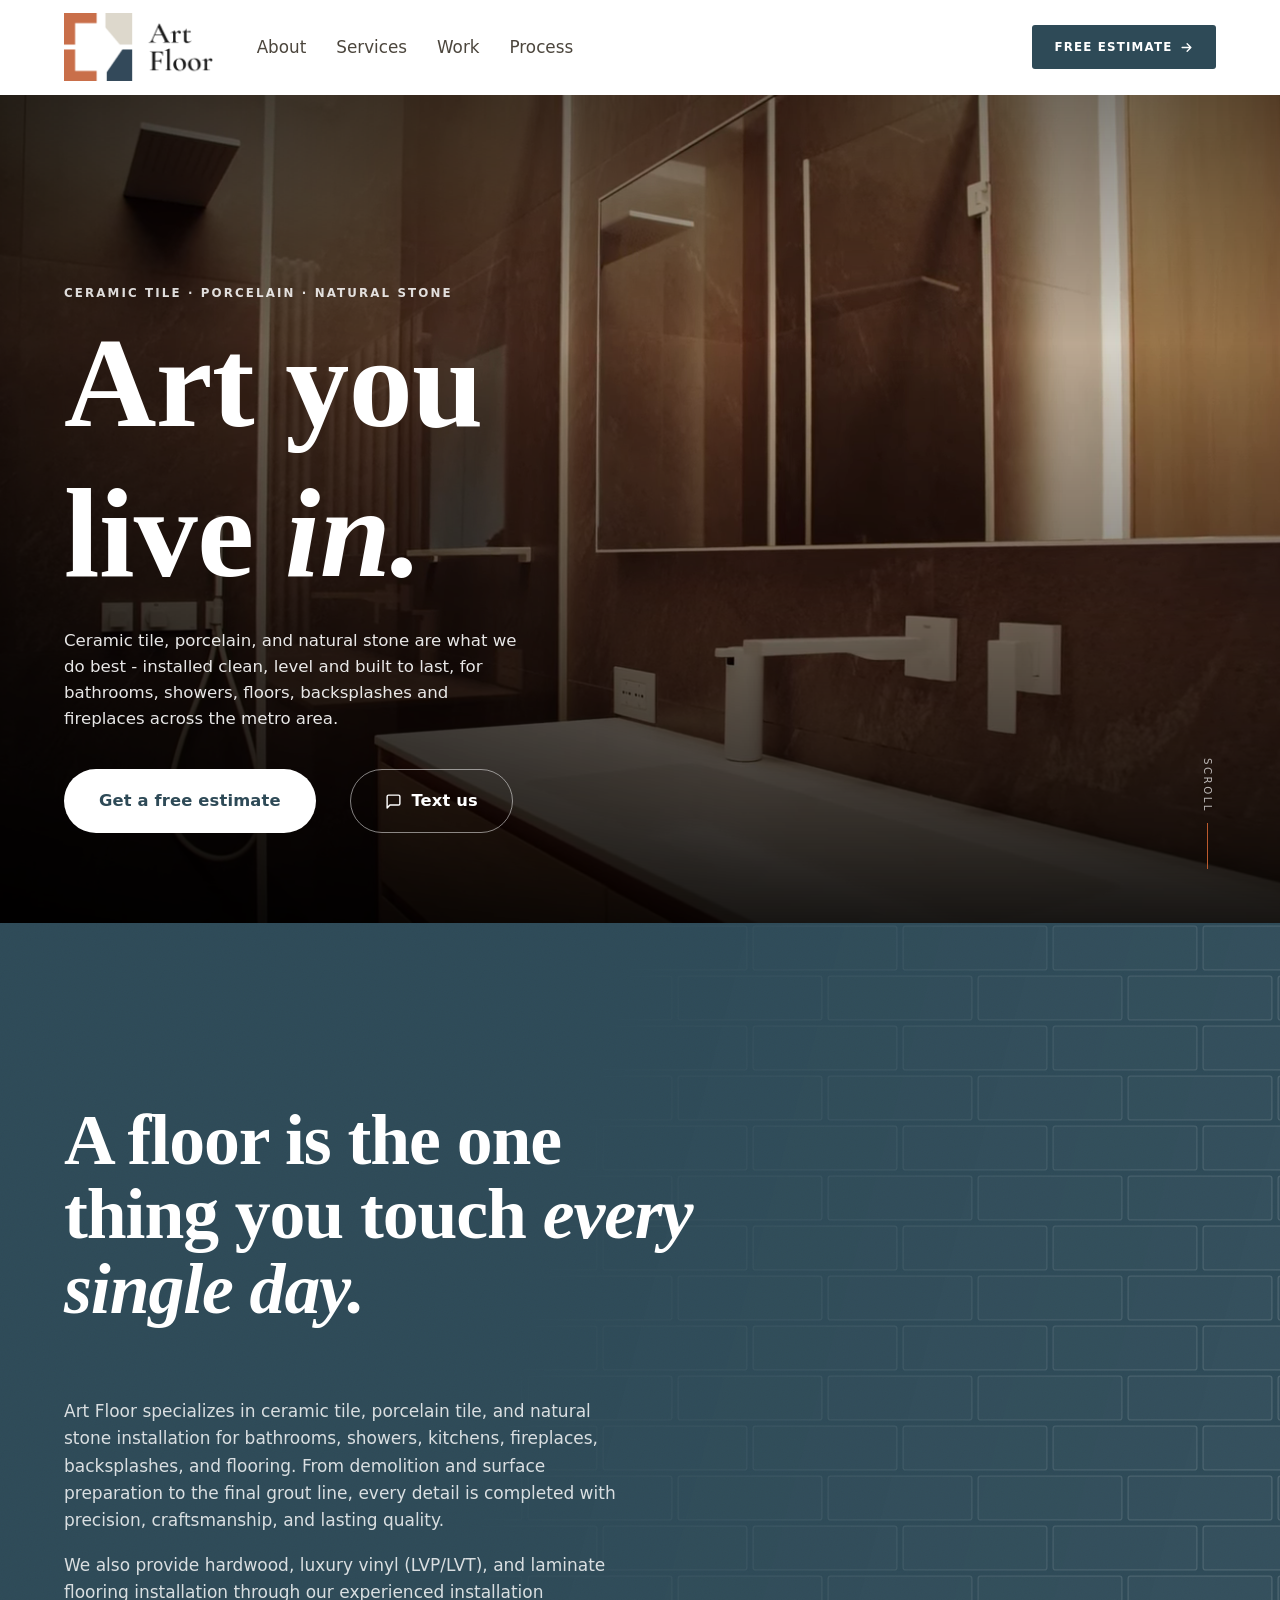
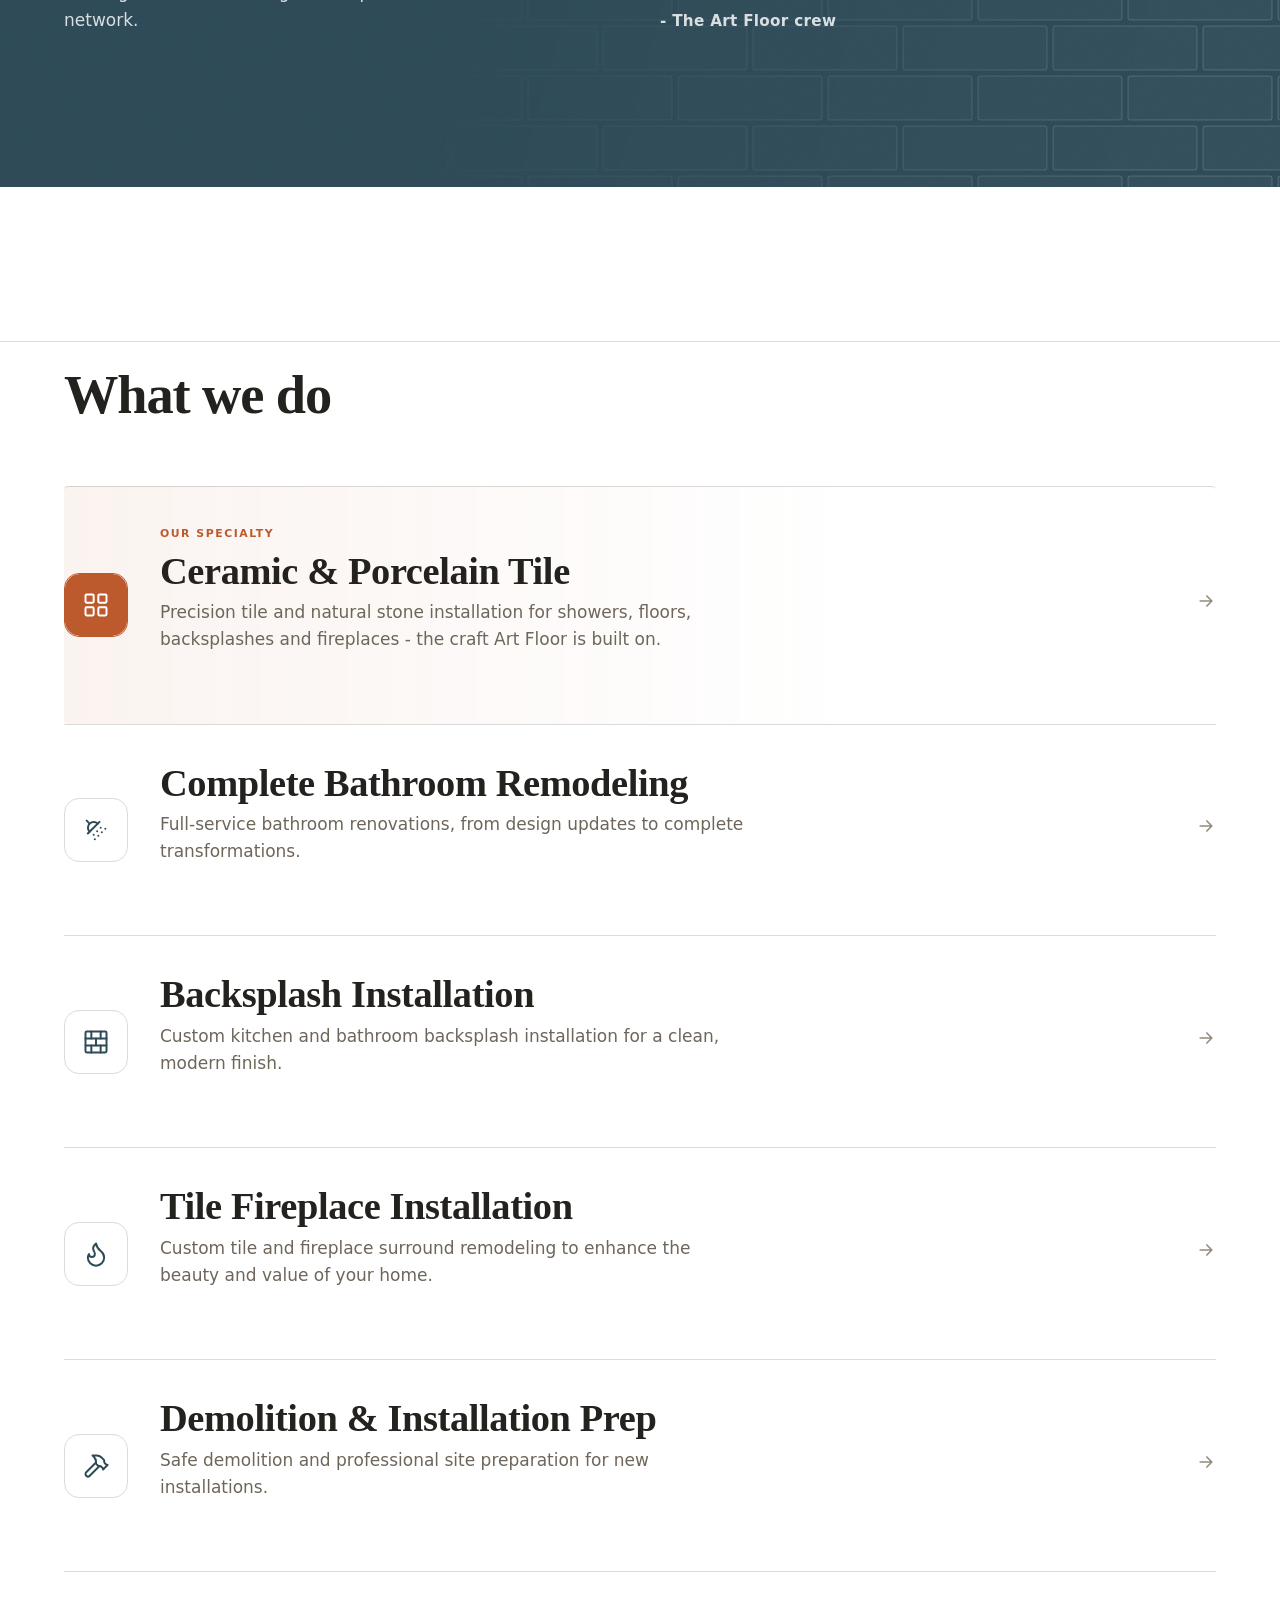
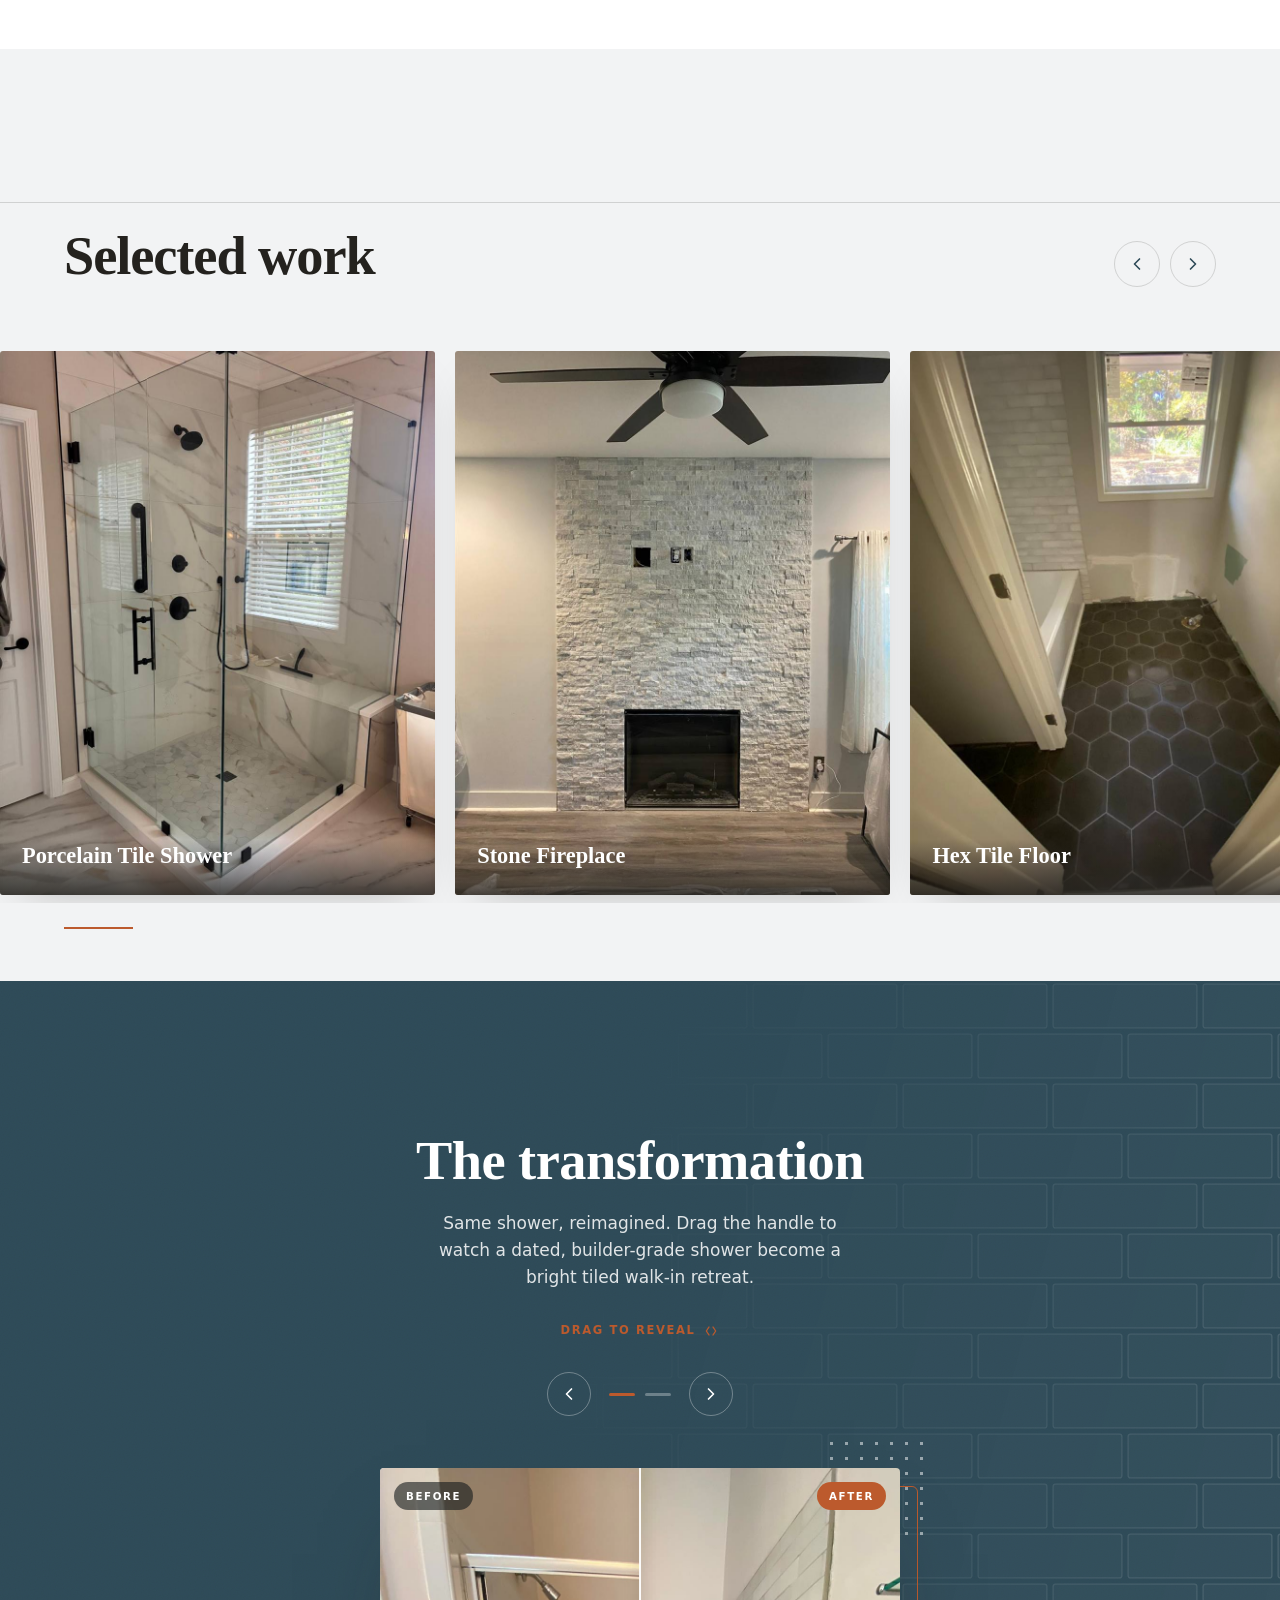
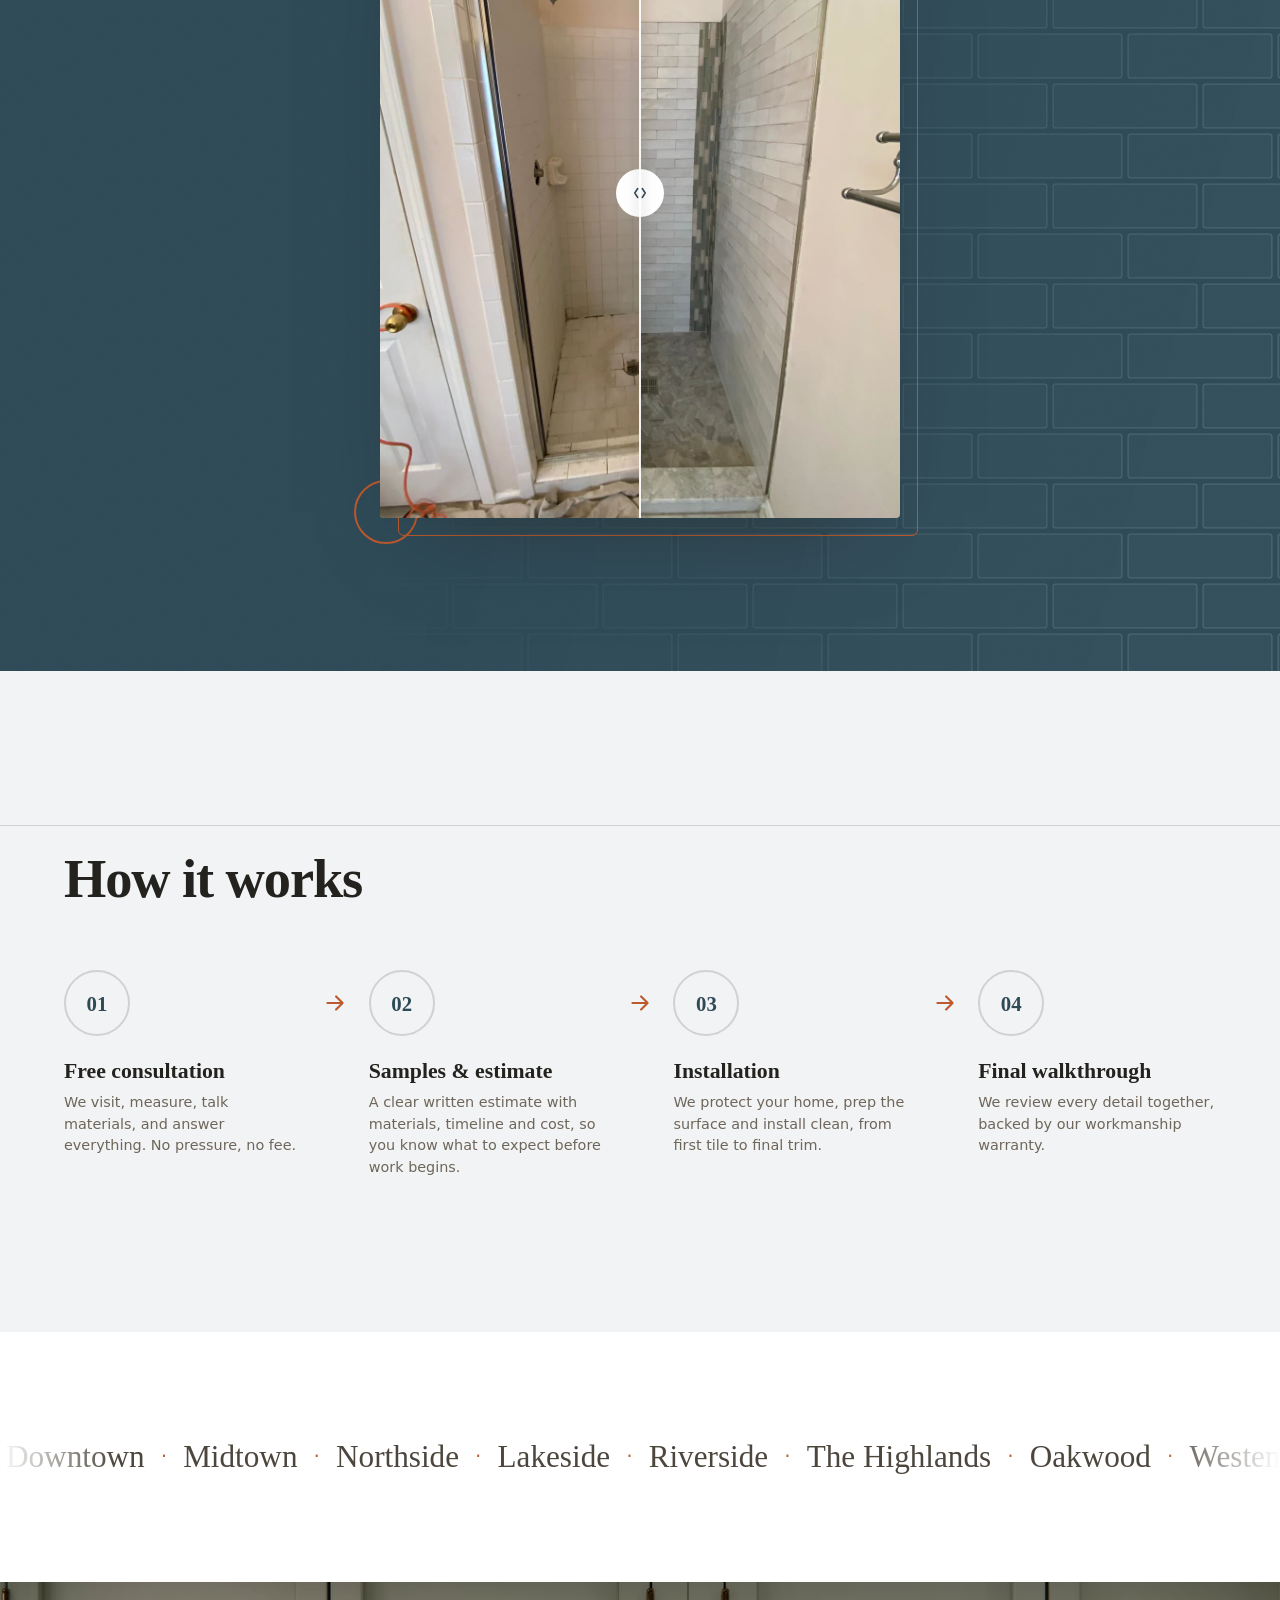
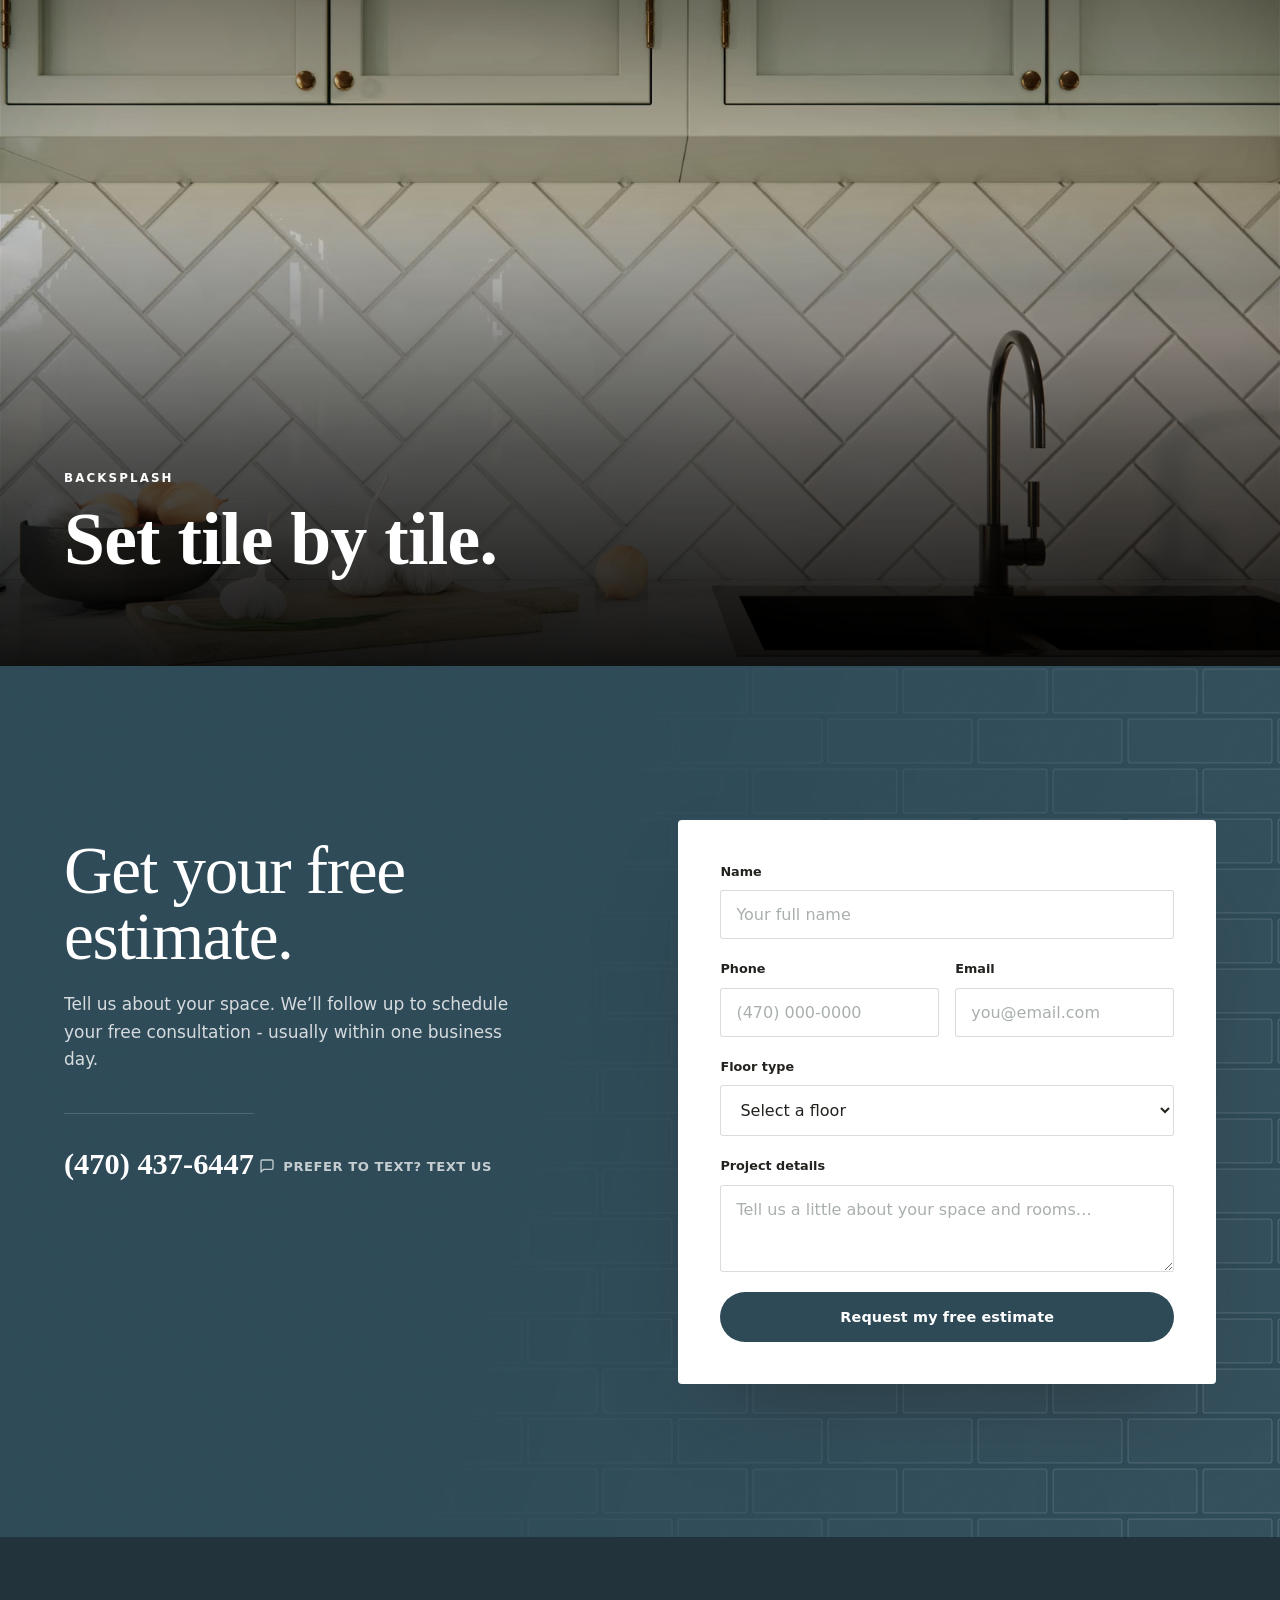
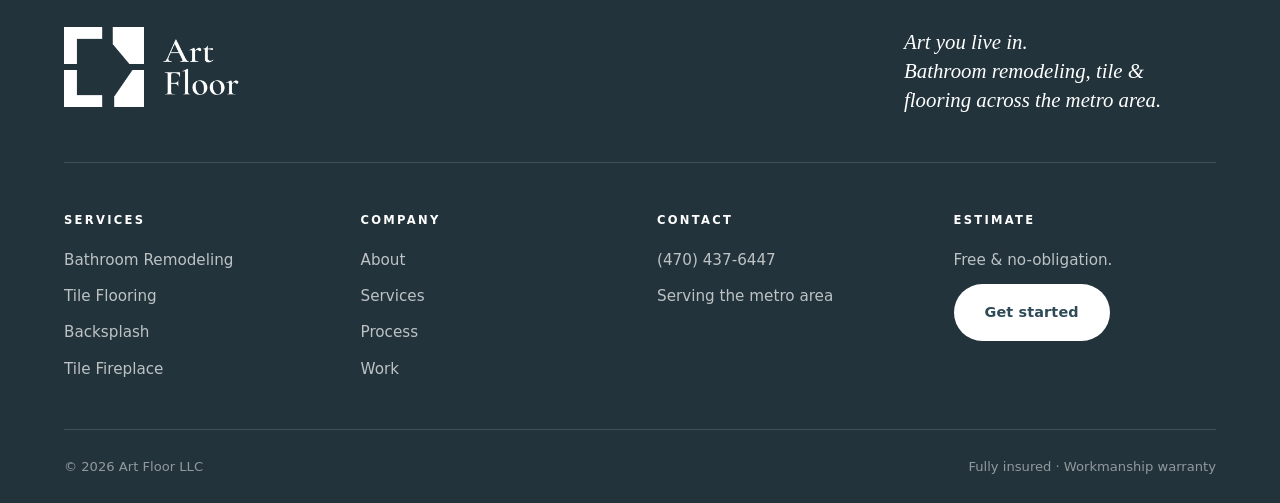
==== commit 7dc337d1: "Remove intro splash screen" ====
--- a/index.html
+++ b/index.html
@@ -42,15 +42,6 @@
   </script>
 </head>
 <body>
-<noscript><style>.splash{display:none}</style></noscript>
-<div class="splash tiletex" id="splash" aria-hidden="true">
-  <div class="splash__inner">
-    <img class="splash__mark" src="assets/web/logo-mark.png" alt="" width="1040" height="1040" decoding="async" />
-    <div class="splash__bar"><span class="splash__fill" id="splashFill"></span></div>
-    <p class="splash__tag">Measuring twice, loading once.</p>
-  </div>
-</div>
-
 <a class="skip-link" href="#main">Skip to content</a>
 
 <!-- ===== HEADER / MASTHEAD ===== -->
--- a/css/styles.css
+++ b/css/styles.css
@@ -50,17 +50,6 @@
 
 .skip-link { position: absolute; left: 12px; top: -60px; z-index: 200; background: var(--green); color: #fff; padding: 10px 16px; transition: top .2s; }
 .skip-link:focus { top: 12px; }
-
-/* ---------- Intro splash ---------- */
-.splash { position: fixed; inset: 0; z-index: 999; background: var(--green); display: flex; align-items: center; justify-content: center; transition: opacity .6s var(--ease), visibility .6s; }
-.splash.is-hidden { opacity: 0; visibility: hidden; pointer-events: none; }
-.splash__inner { display: flex; flex-direction: column; align-items: center; gap: 24px; }
-.splash__mark { width: clamp(92px, 15vw, 144px); height: auto; opacity: 0; transform: scale(.85); animation: splashPop .7s var(--ease) forwards; }
-@keyframes splashPop { to { opacity: 1; transform: scale(1); } }
-.splash__bar { width: min(220px, 42vw); height: 3px; border-radius: 2px; background: rgba(255,255,255,.18); overflow: hidden; }
-.splash__fill { display: block; height: 100%; width: 0%; background: var(--coral); transition: width 1.1s var(--ease); }
-.splash__tag { font-family: var(--sans); font-size: .72rem; font-weight: 600; letter-spacing: .14em; text-transform: uppercase; color: rgba(255,255,255,.72); text-align: center; }
-@media (prefers-reduced-motion: reduce) { .splash__mark { animation: none; opacity: 1; transform: none; } .splash { transition: none; } }
 
 /* ---------- Utility: measured tick-label ---------- */
 .tick-label {
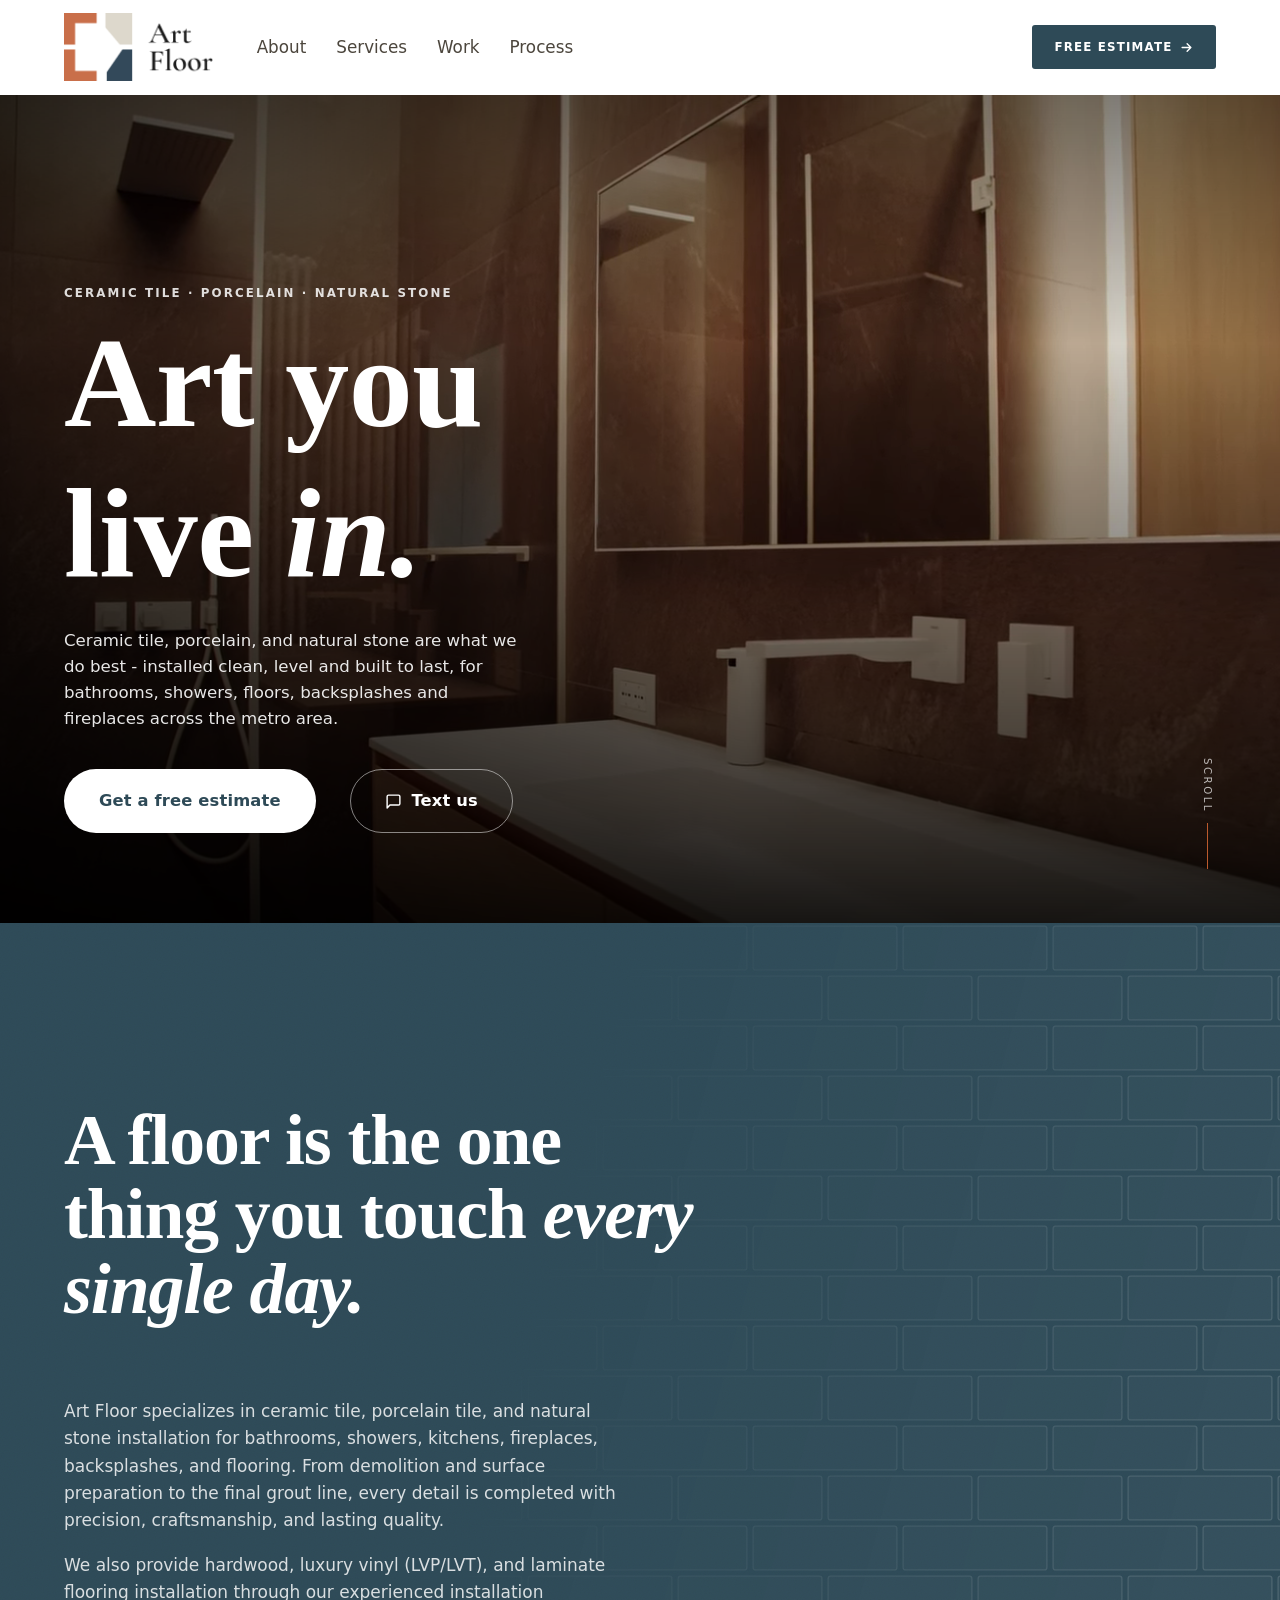
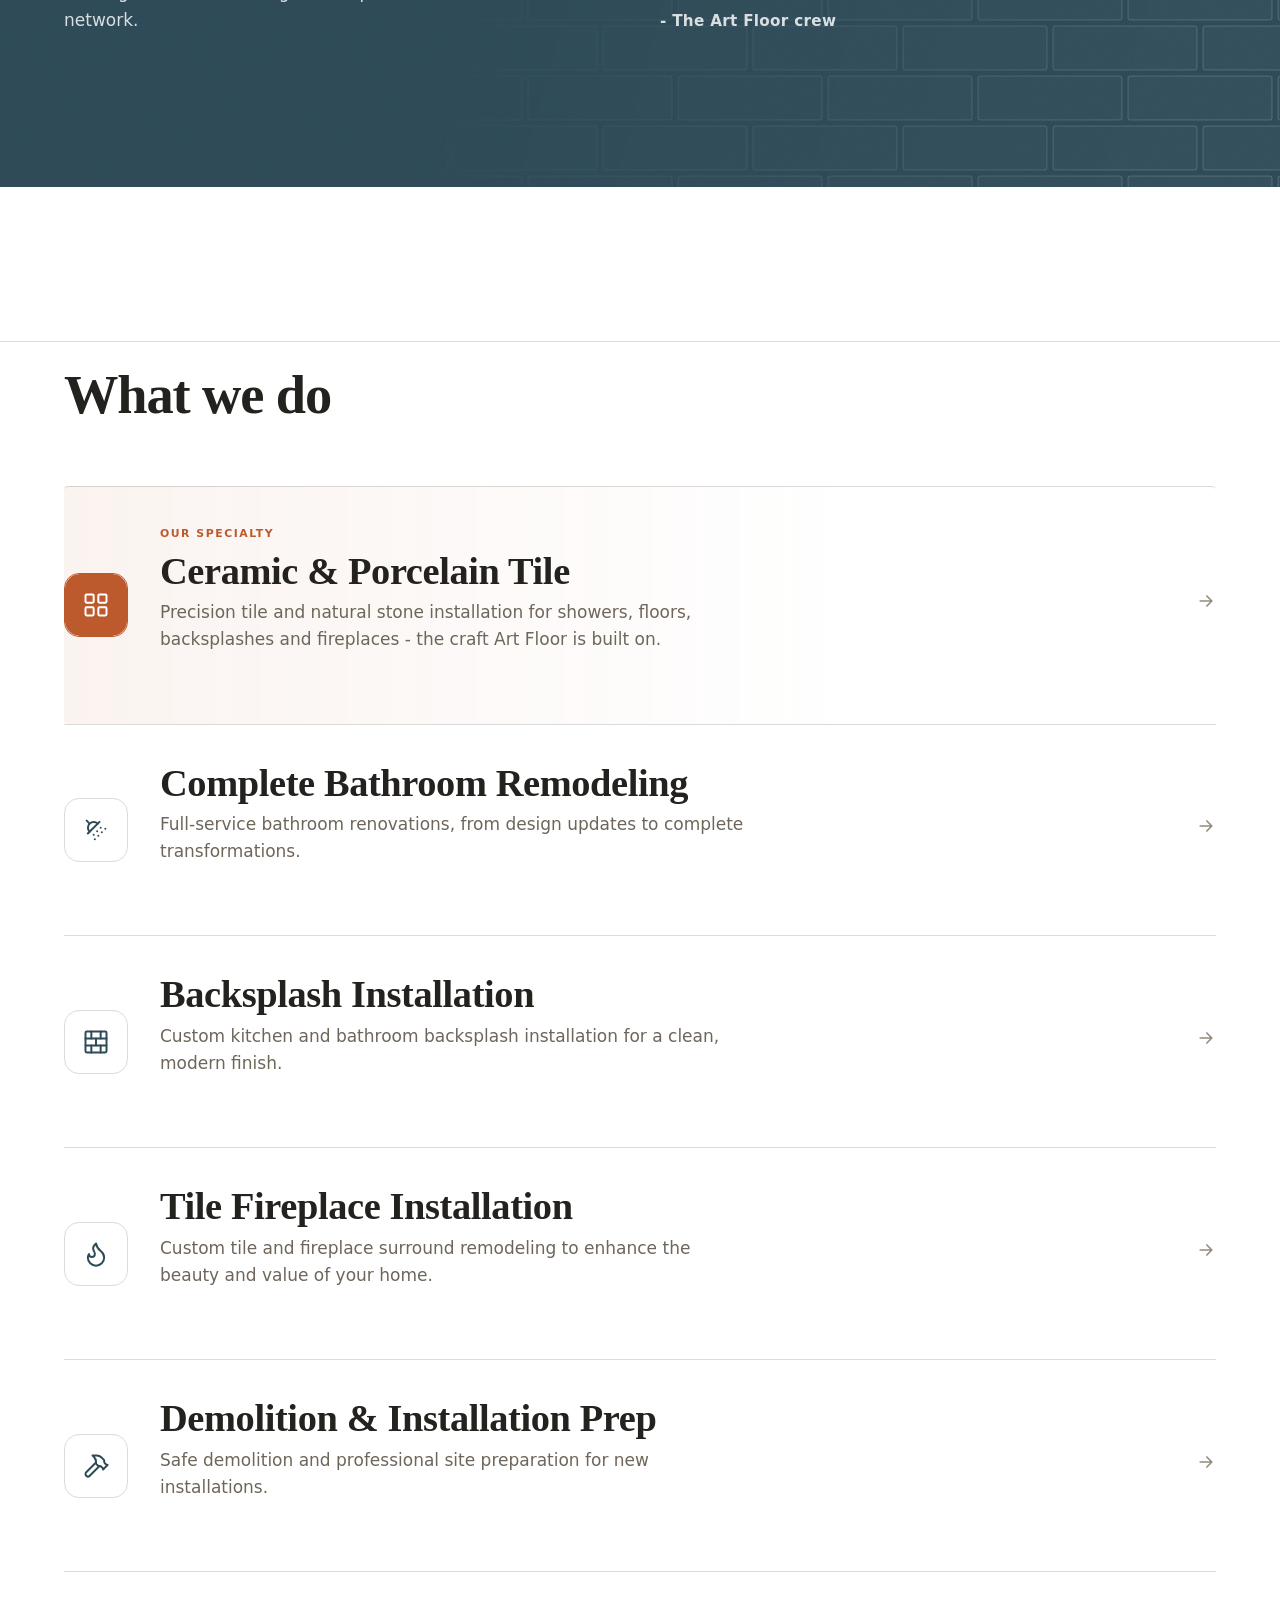
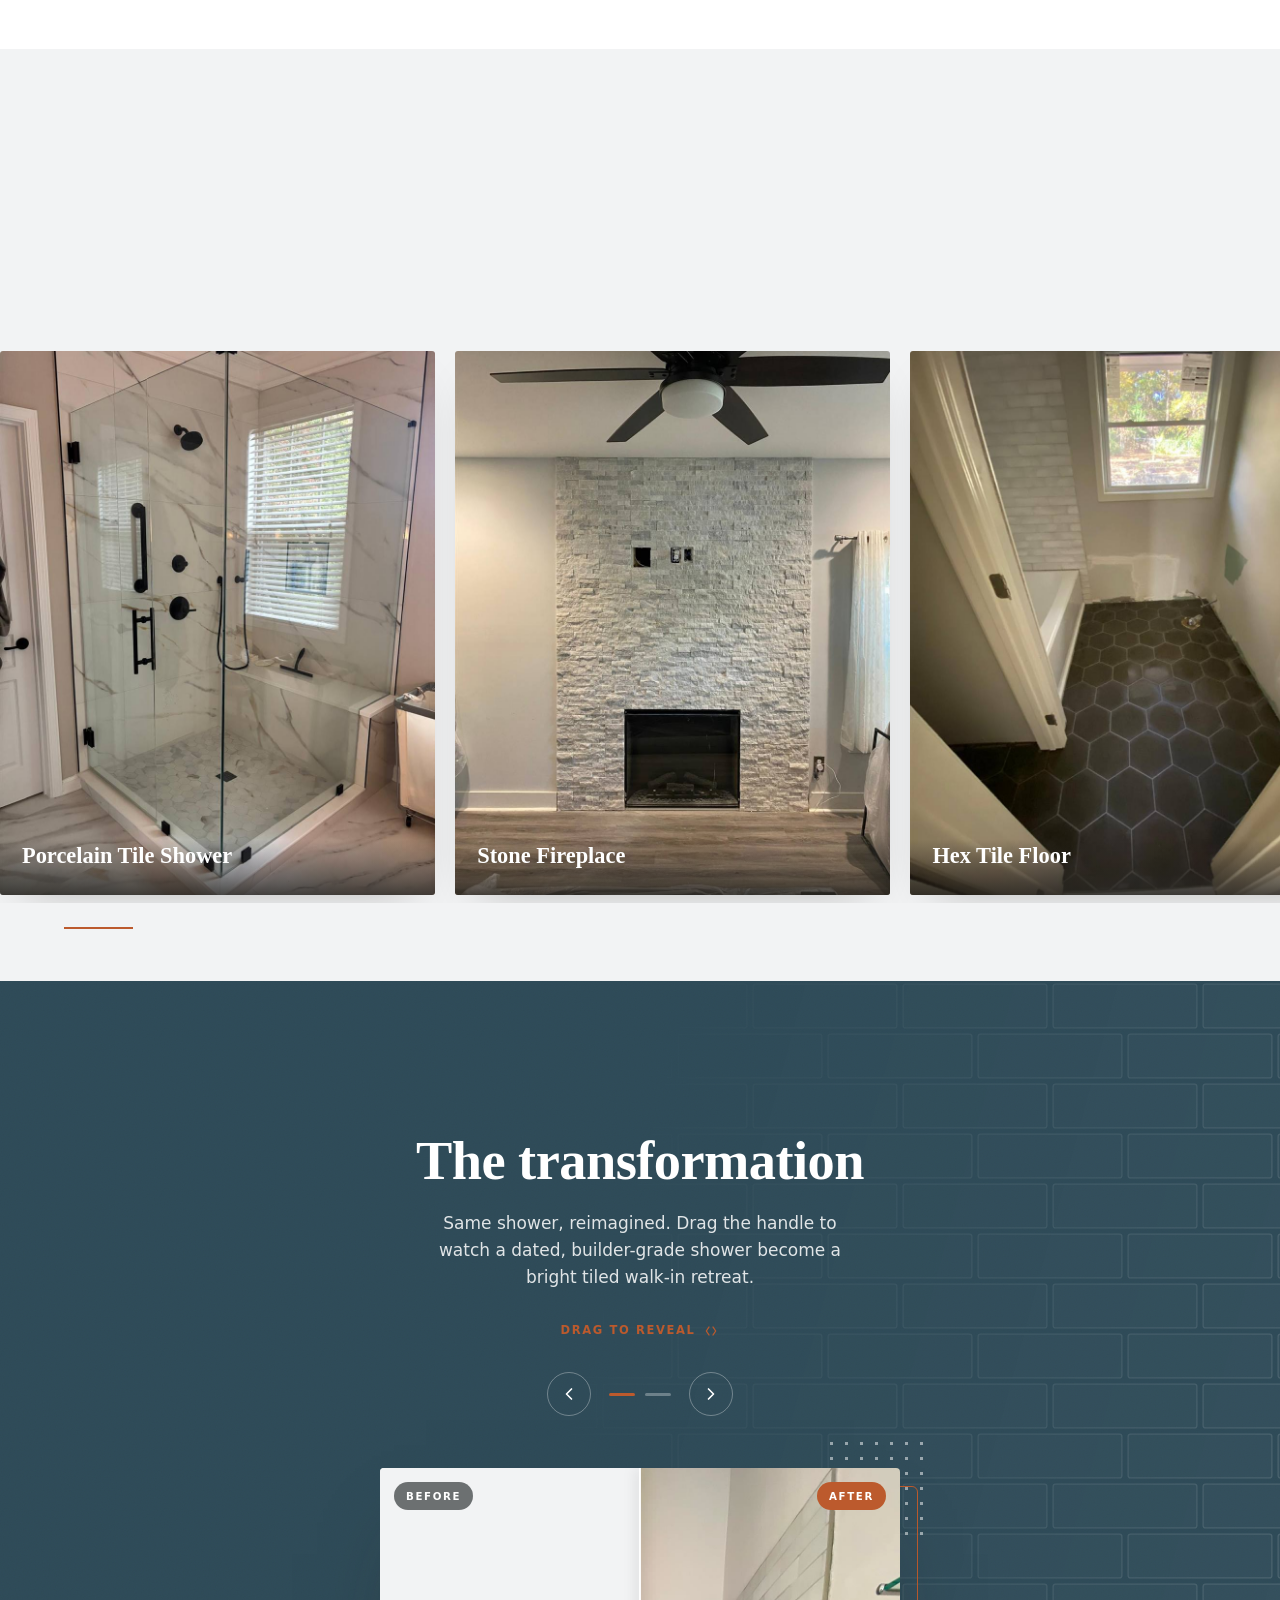
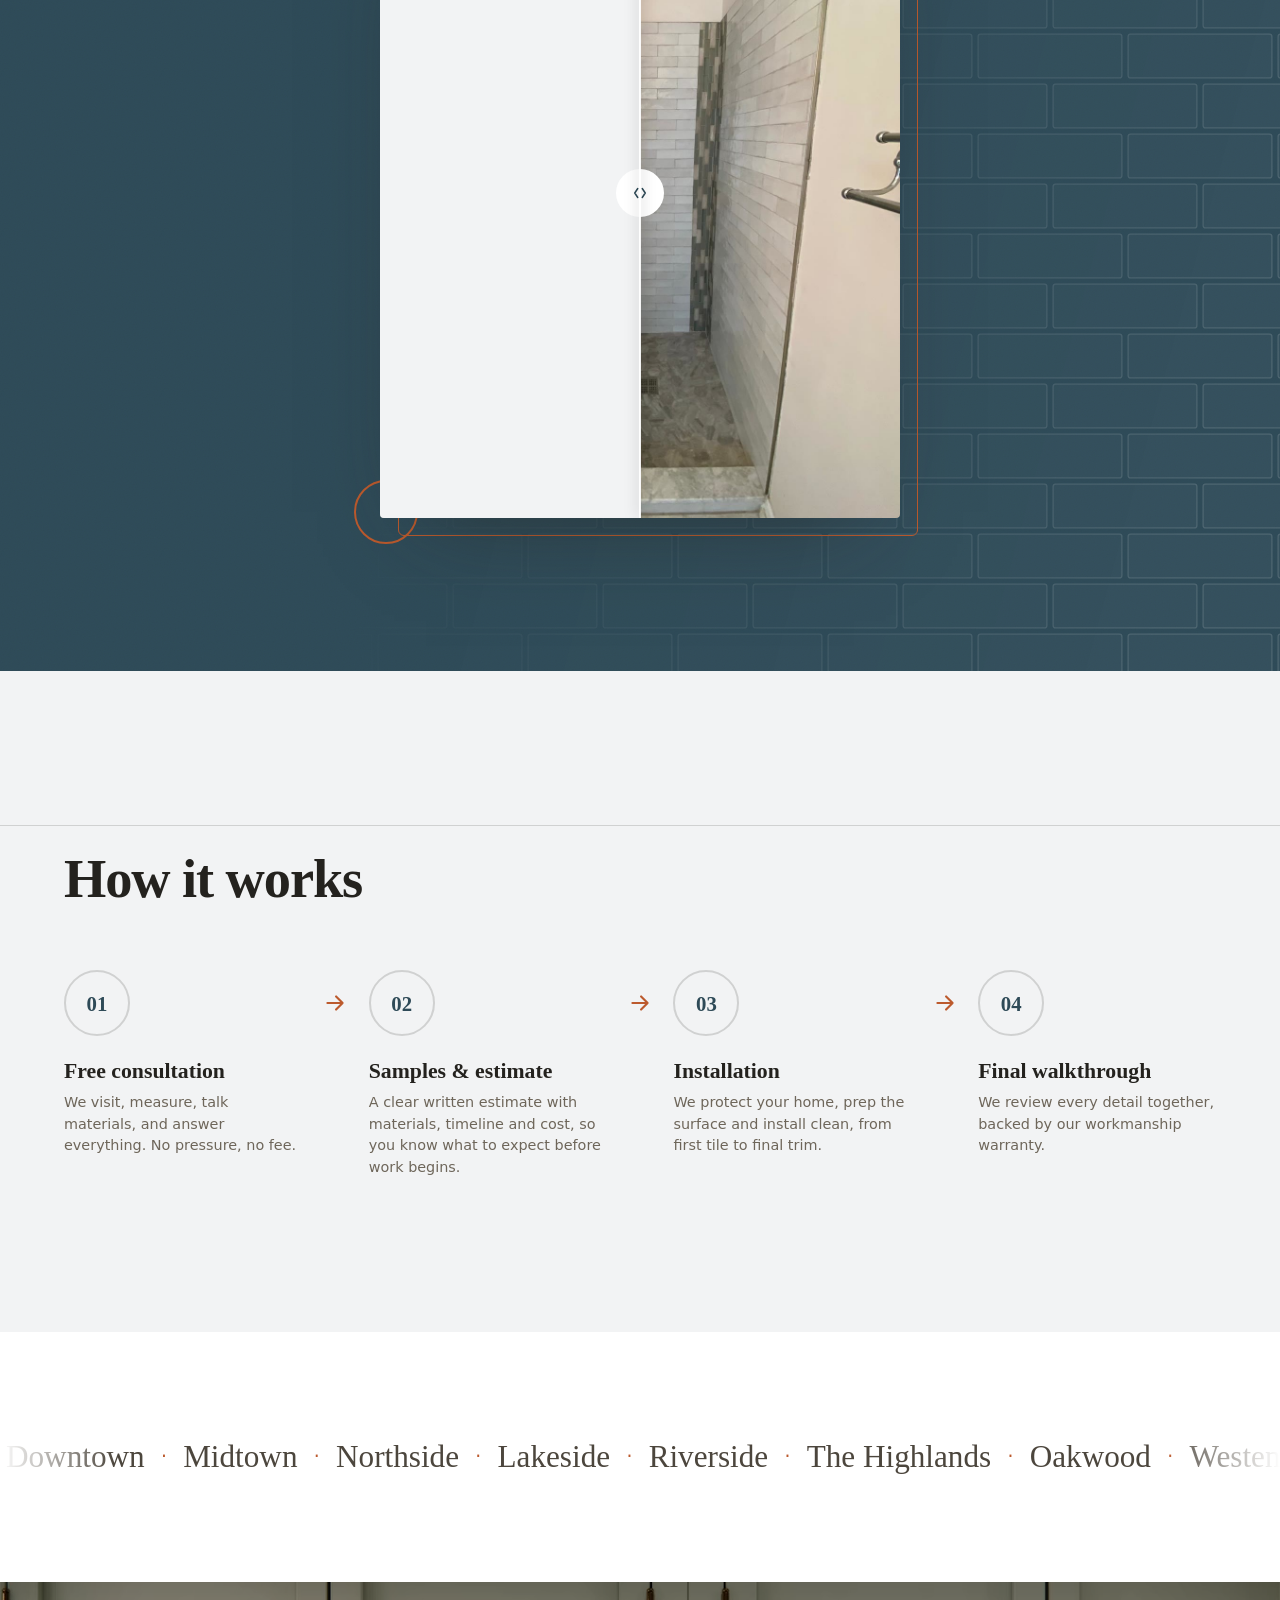
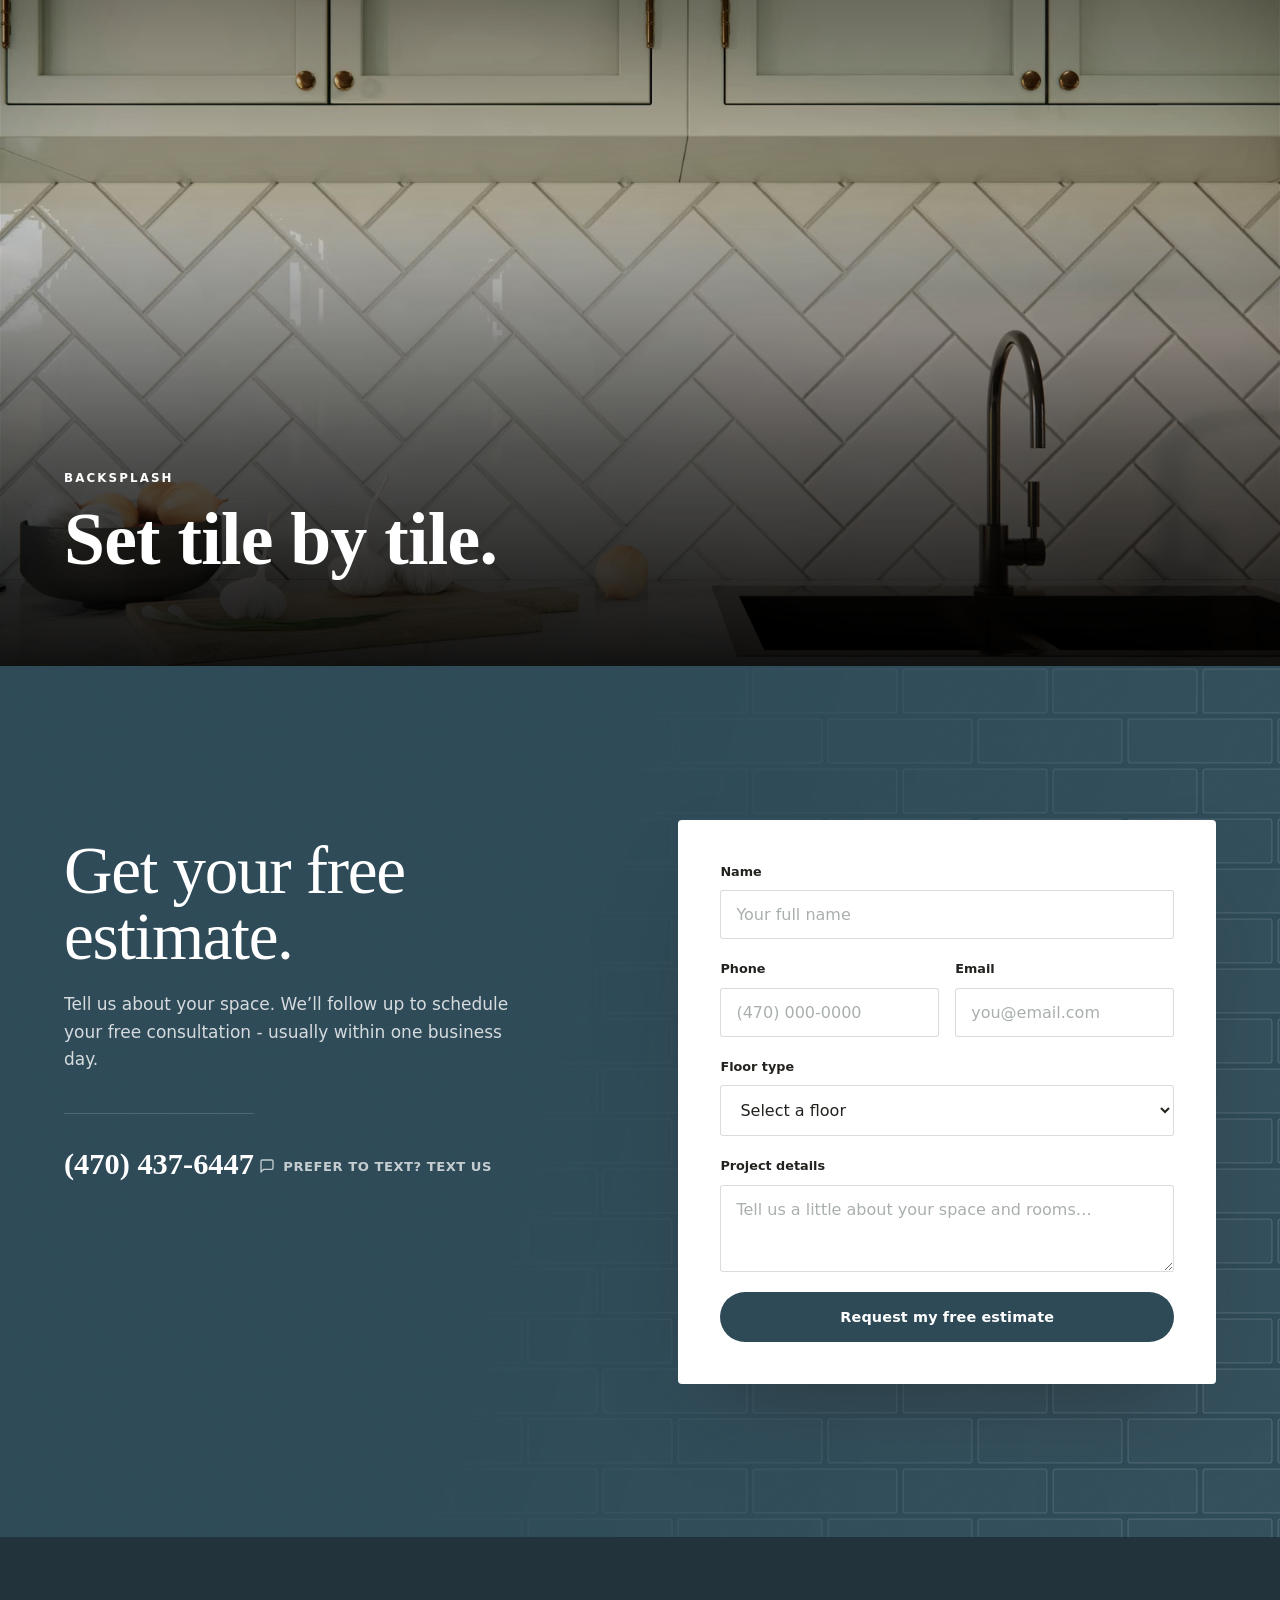
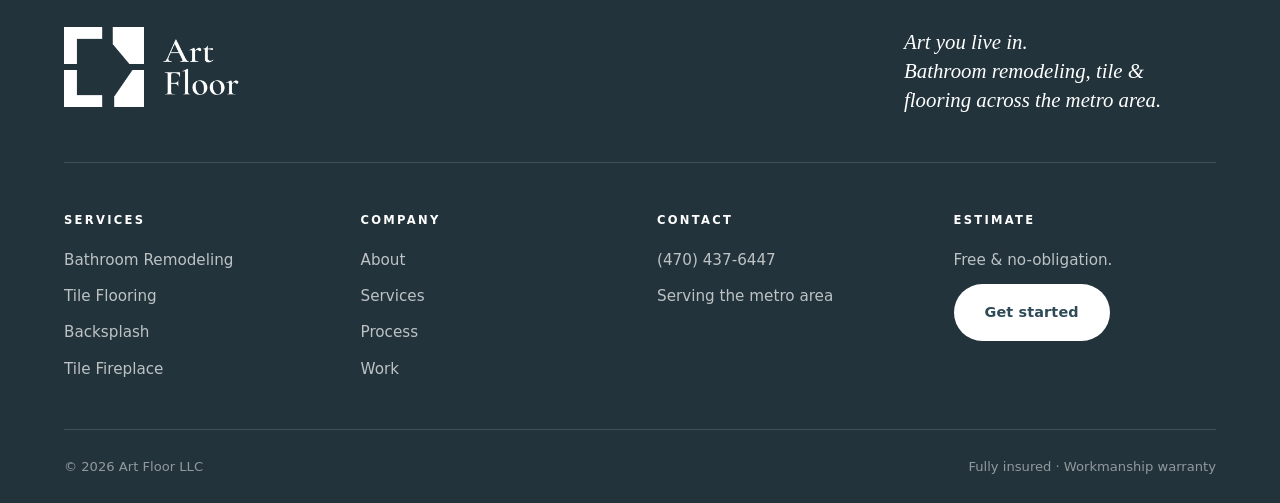
==== commit 4086441b: "Fix placeholder domain refs to use real domain www.artflooratl.com" ====
--- a/index.html
+++ b/index.html
@@ -6,14 +6,14 @@
   <title>Art Floor - Bathroom Remodeling, Tile & Flooring</title>
   <meta name="description" content="Art Floor - complete bathroom remodeling, tile flooring, backsplash and tile fireplace installation, plus demolition and site prep. Free estimates, fully insured, workmanship warranty. Serving homes and businesses across the metro area." />
   <meta name="theme-color" content="#2E4A57" />
-  <link rel="canonical" href="https://www.artfloor.example/" />
+  <link rel="canonical" href="https://www.artflooratl.com/" />
 
   <meta property="og:type" content="website" />
   <meta property="og:site_name" content="Art Floor LLC" />
   <meta property="og:title" content="Art Floor - Art you live in" />
   <meta property="og:description" content="Bathroom remodeling, tile flooring, backsplash and fireplace installation. Free estimates. Fully insured. Workmanship warranty." />
-  <meta property="og:url" content="https://www.artfloor.example/" />
-  <meta property="og:image" content="https://www.artfloor.example/assets/web/og.jpg" />
+  <meta property="og:url" content="https://www.artflooratl.com/" />
+  <meta property="og:image" content="https://www.artflooratl.com/assets/web/og.jpg" />
   <meta name="twitter:card" content="summary_large_image" />
 
   <link rel="icon" type="image/png" href="assets/web/logo-mark.png" />
@@ -29,7 +29,7 @@
     "@context": "https://schema.org",
     "@type": "HomeAndConstructionBusiness",
     "name": "Art Floor LLC",
-    "image": "https://www.artfloor.example/assets/web/og.jpg",
+    "image": "https://www.artflooratl.com/assets/web/og.jpg",
     "description": "Tile and flooring company offering complete bathroom remodeling, tile flooring, backsplash and tile fireplace installation, plus demolition and site preparation, across the metro area.",
     "telephone": "+14704376447",
     "areaServed": "Local metro area",
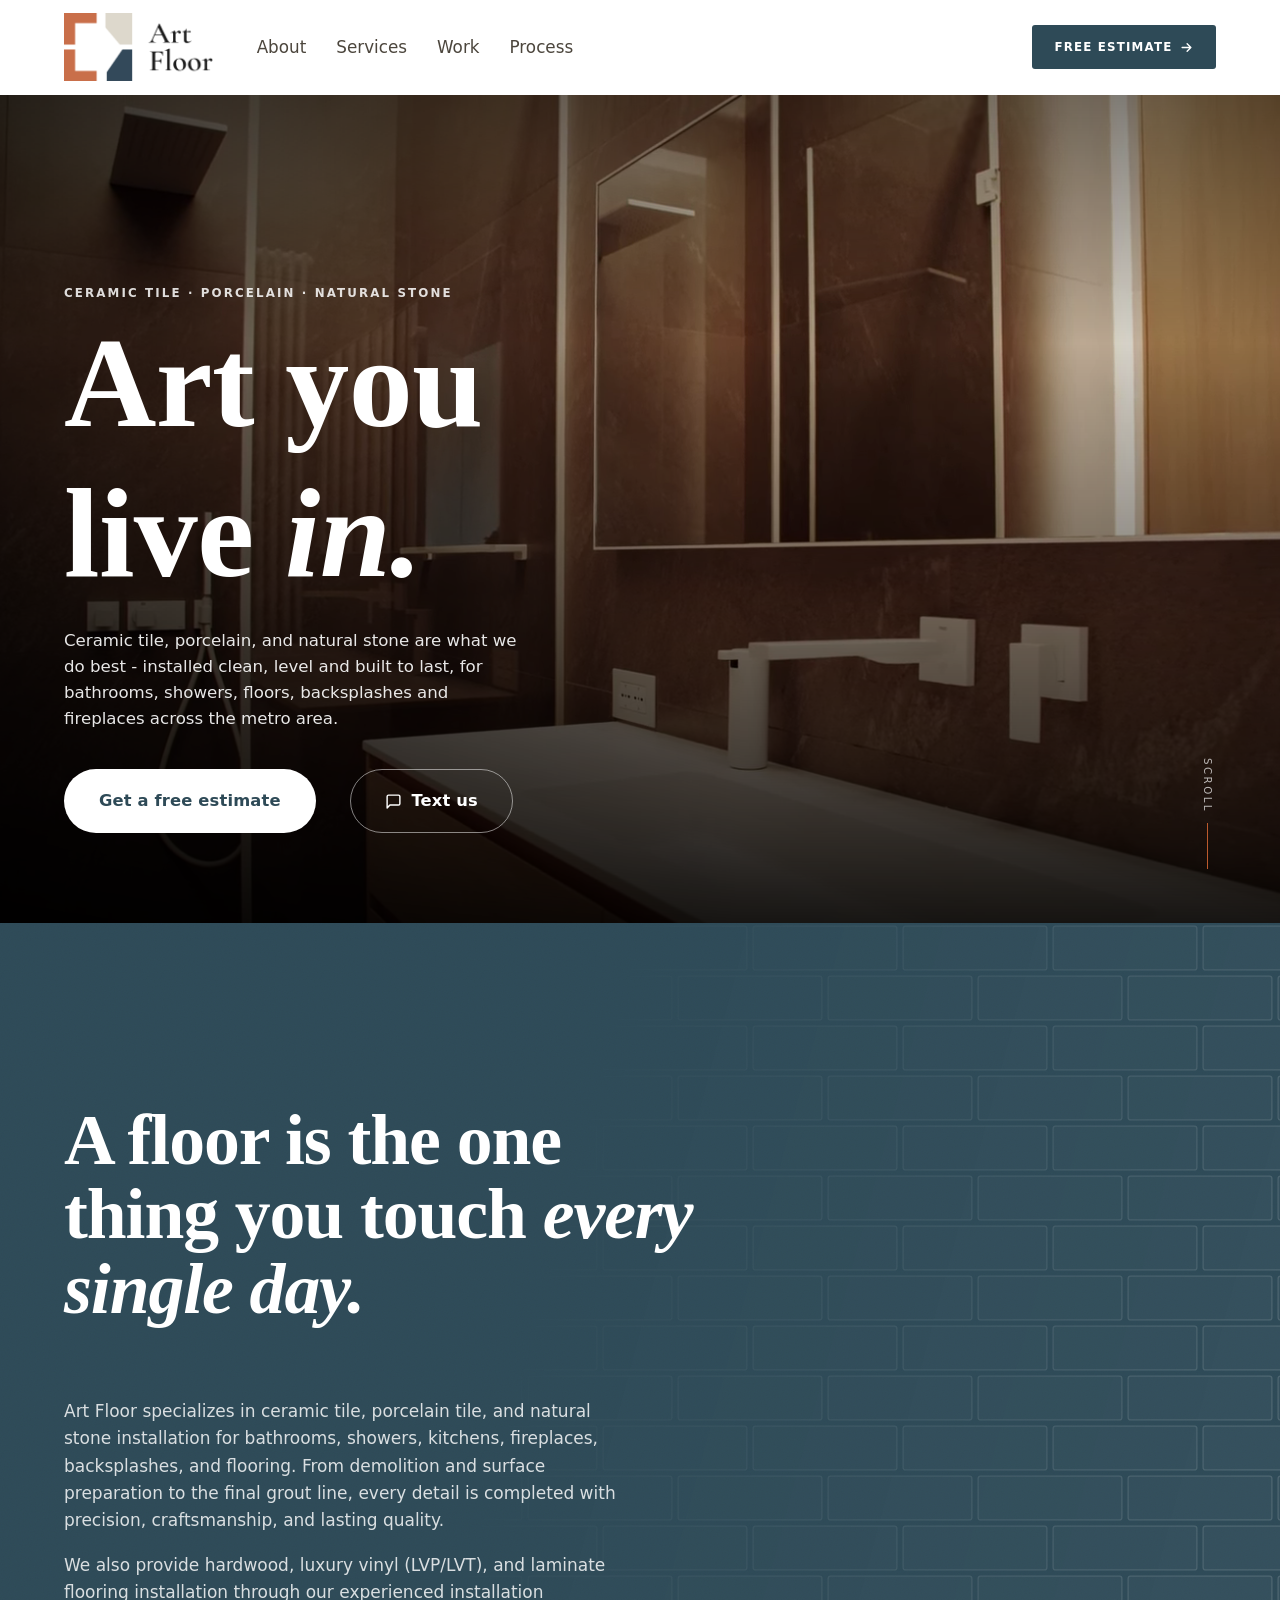
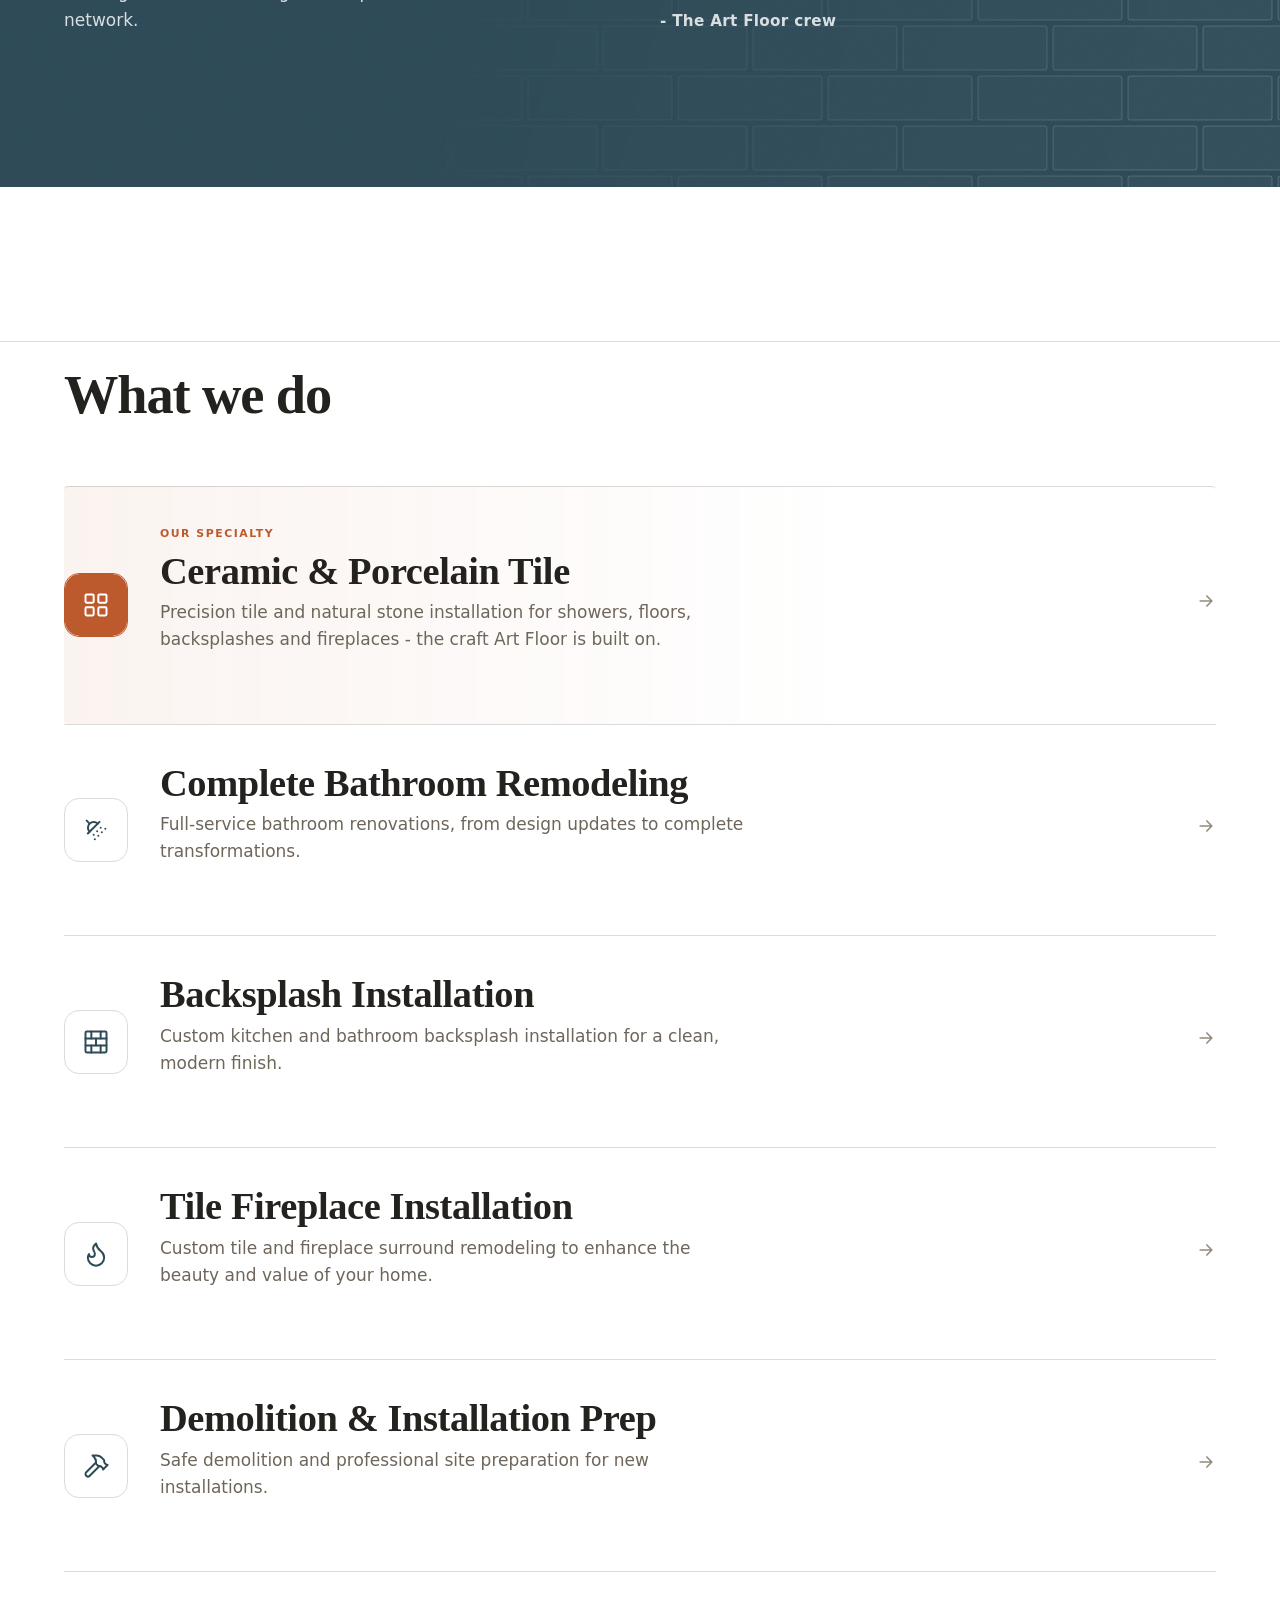
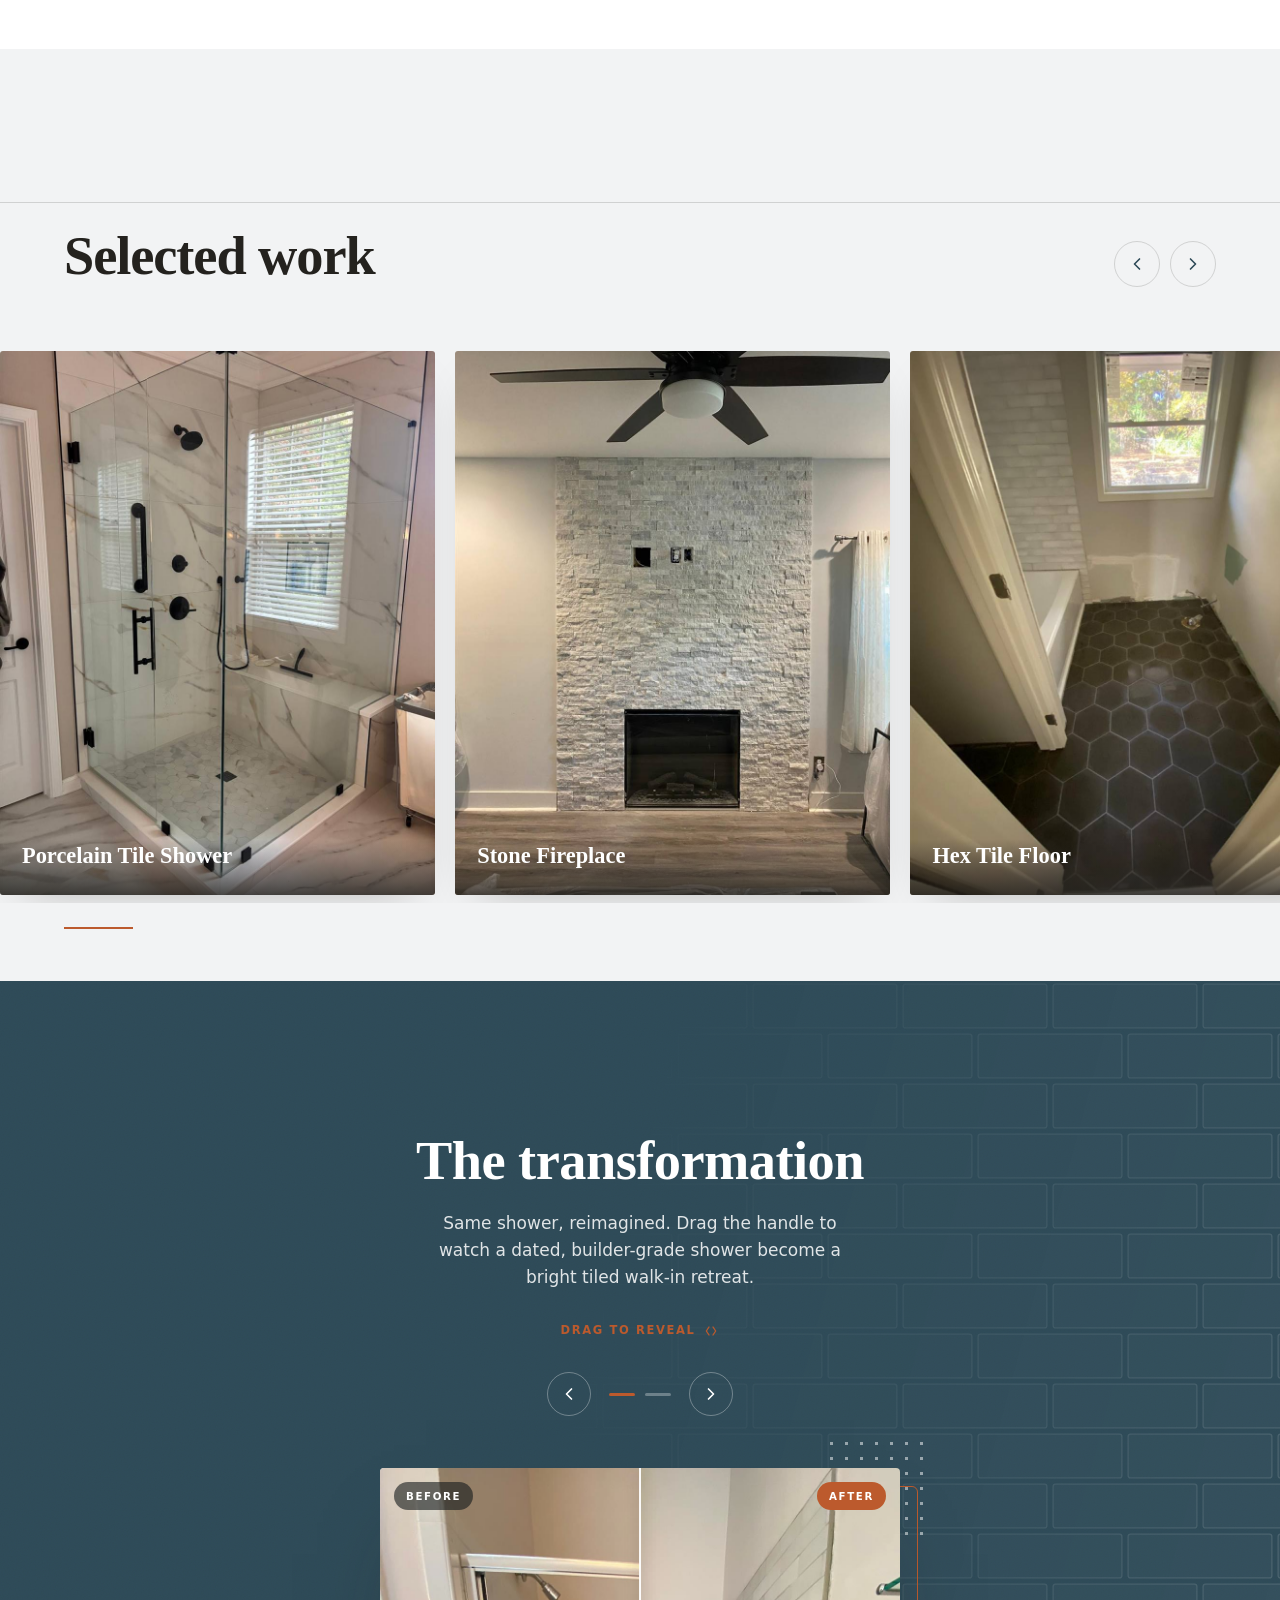
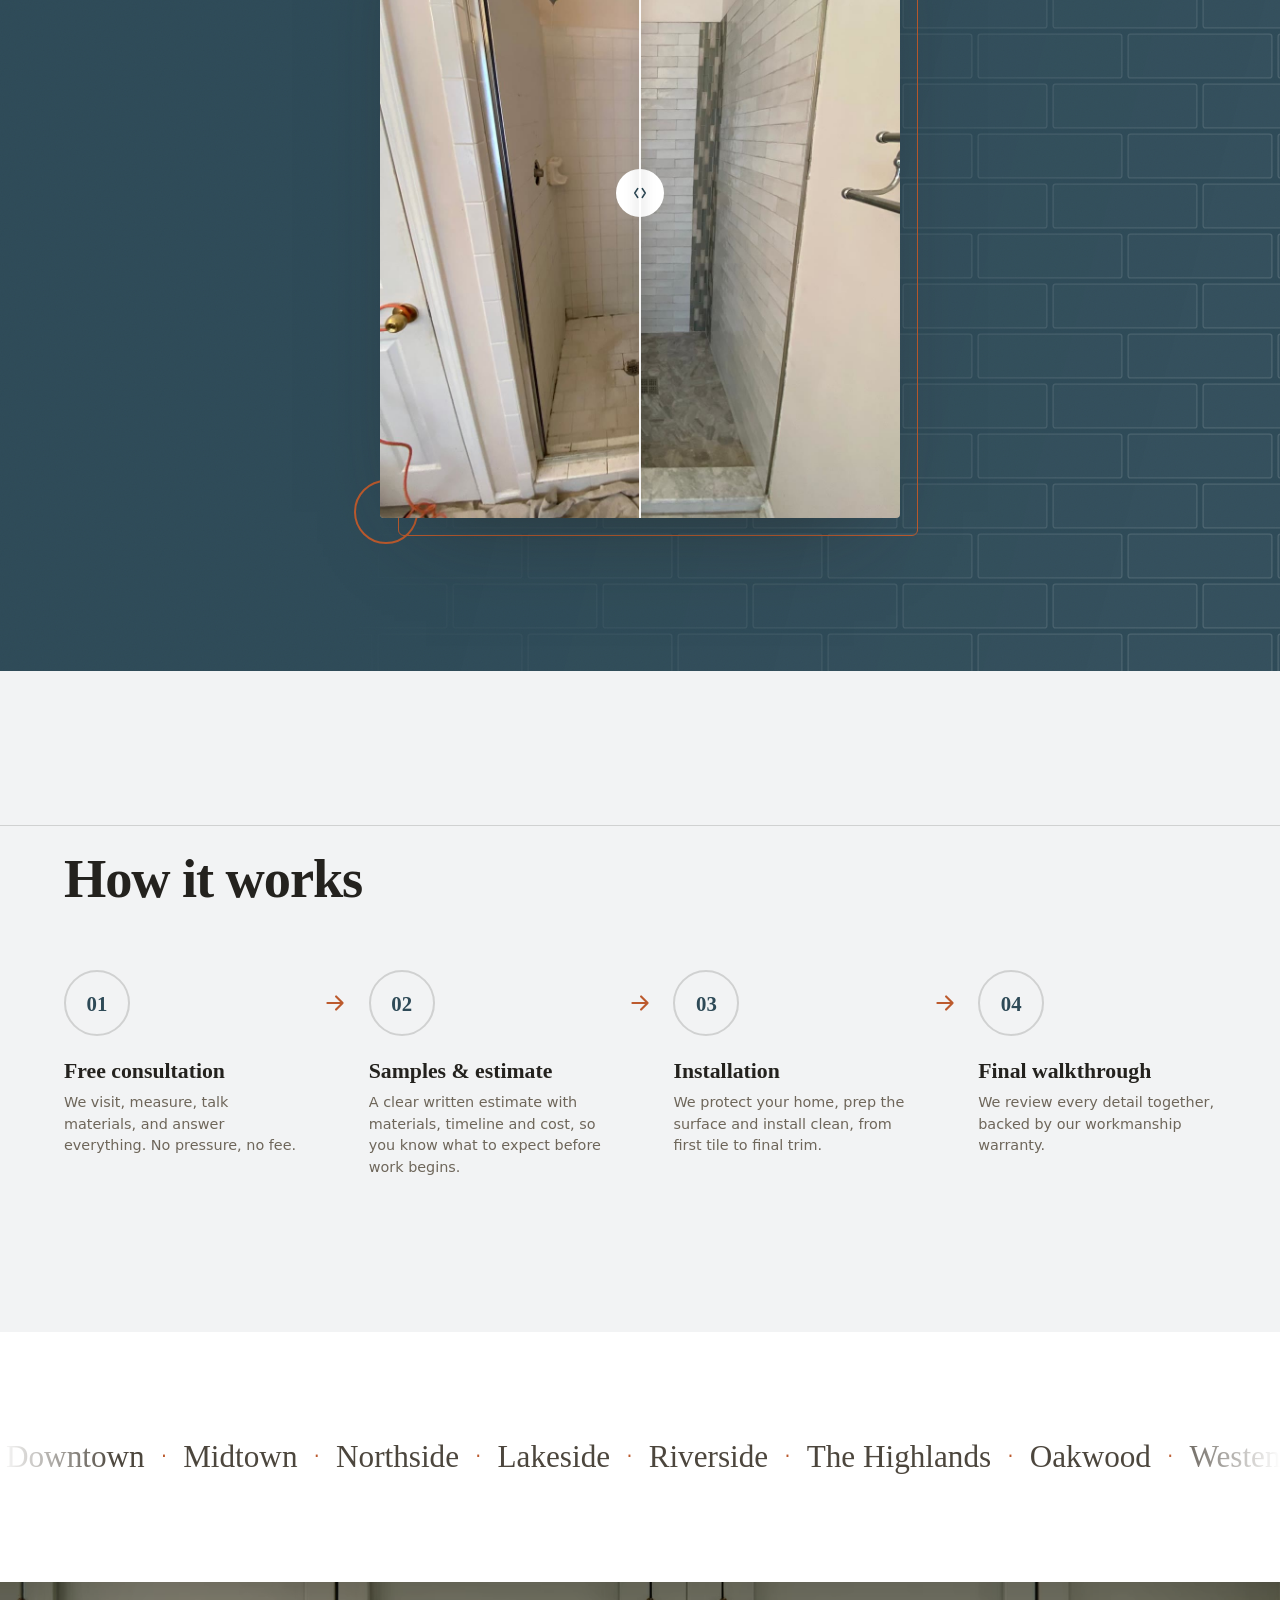
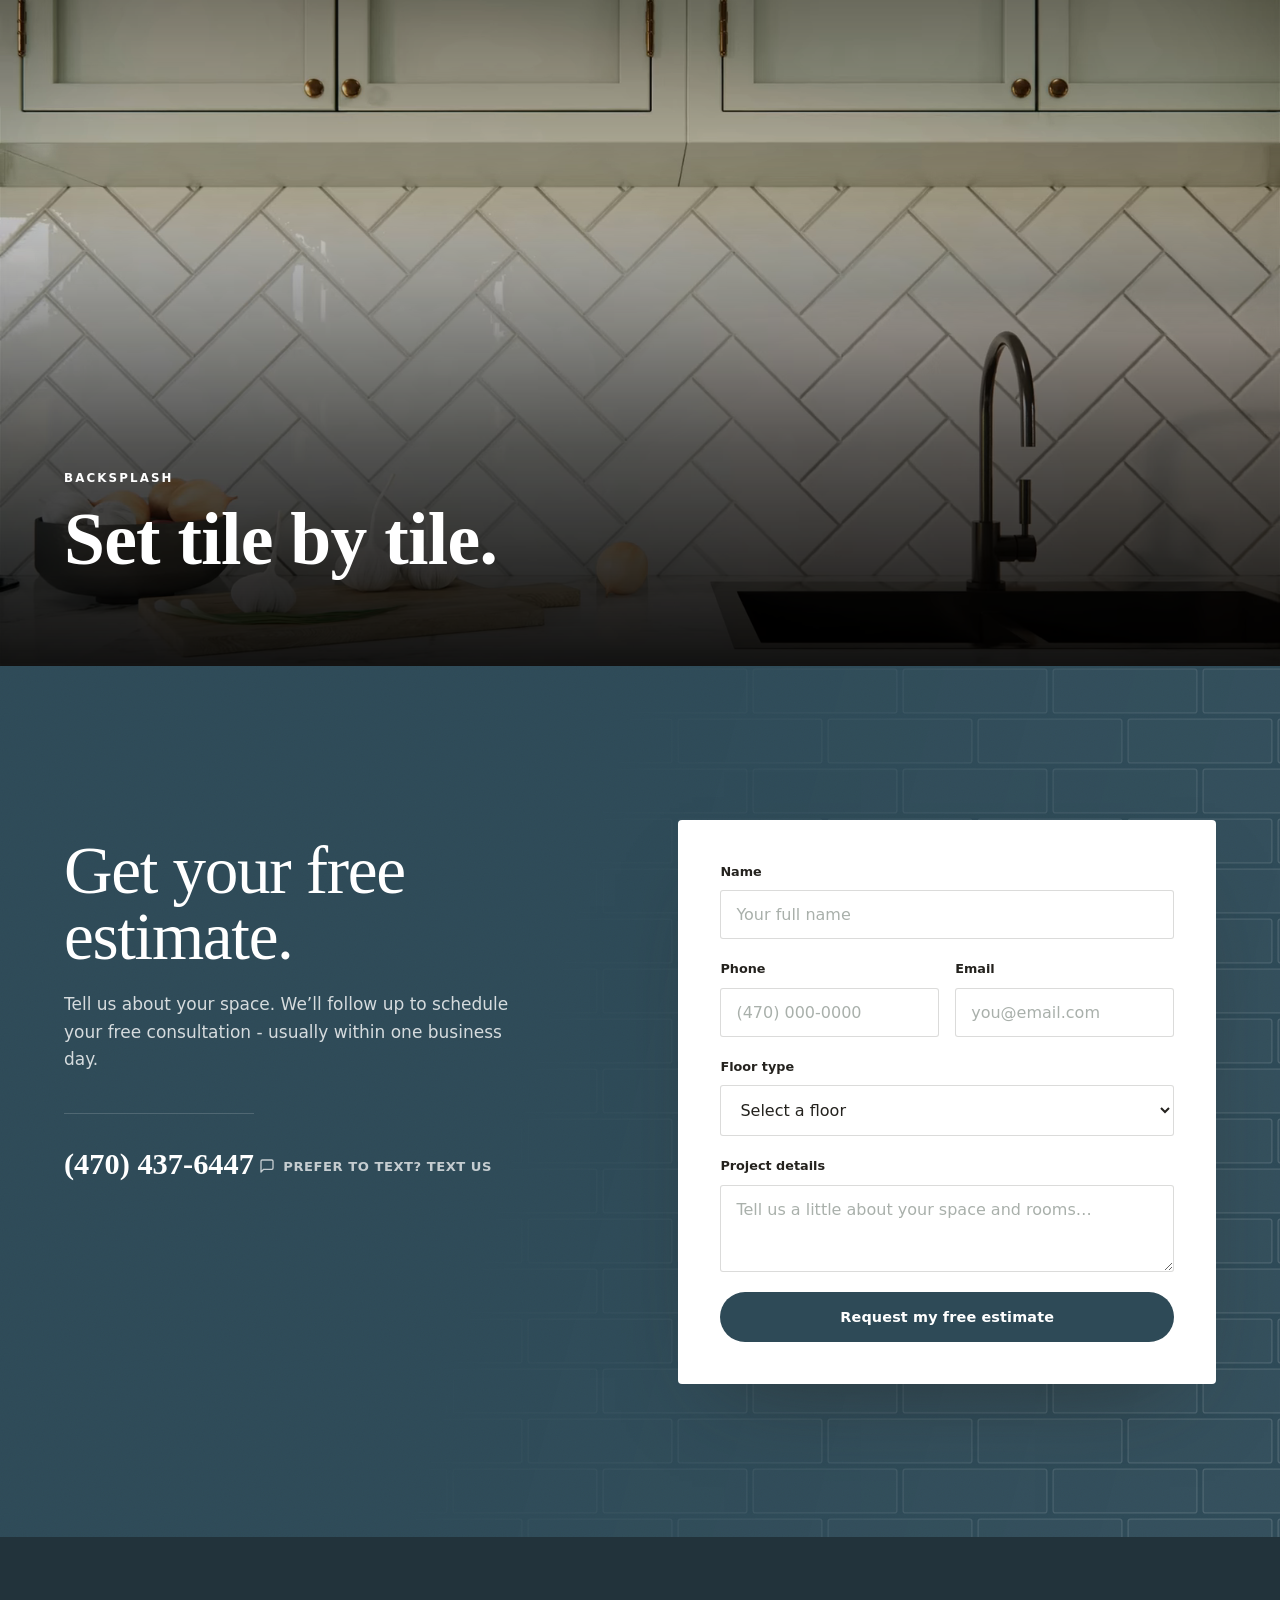
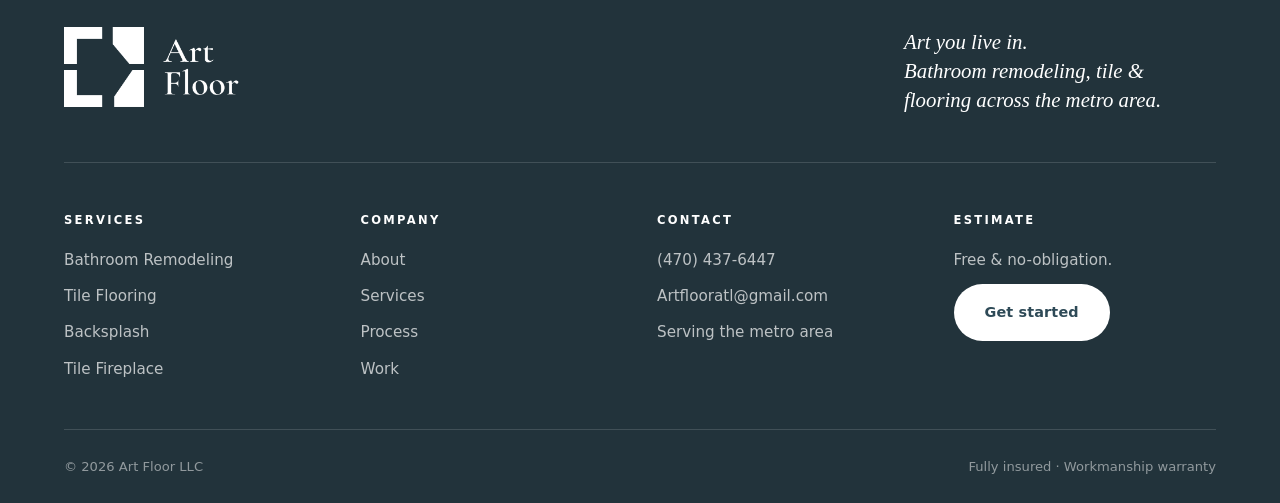
==== commit 8cc78298: "Add contact email to footer" ====
--- a/index.html
+++ b/index.html
@@ -418,7 +418,9 @@
     </nav>
     <div class="footer__col">
       <h4>Contact</h4>
-      <a href="tel:+14704376447">(470) 437-6447</a><p>Serving the metro area</p>
+      <a href="tel:+14704376447">(470) 437-6447</a>
+      <a href="mailto:Artflooratl@gmail.com">Artflooratl@gmail.com</a>
+      <p>Serving the metro area</p>
     </div>
     <div class="footer__col">
       <h4>Estimate</h4>
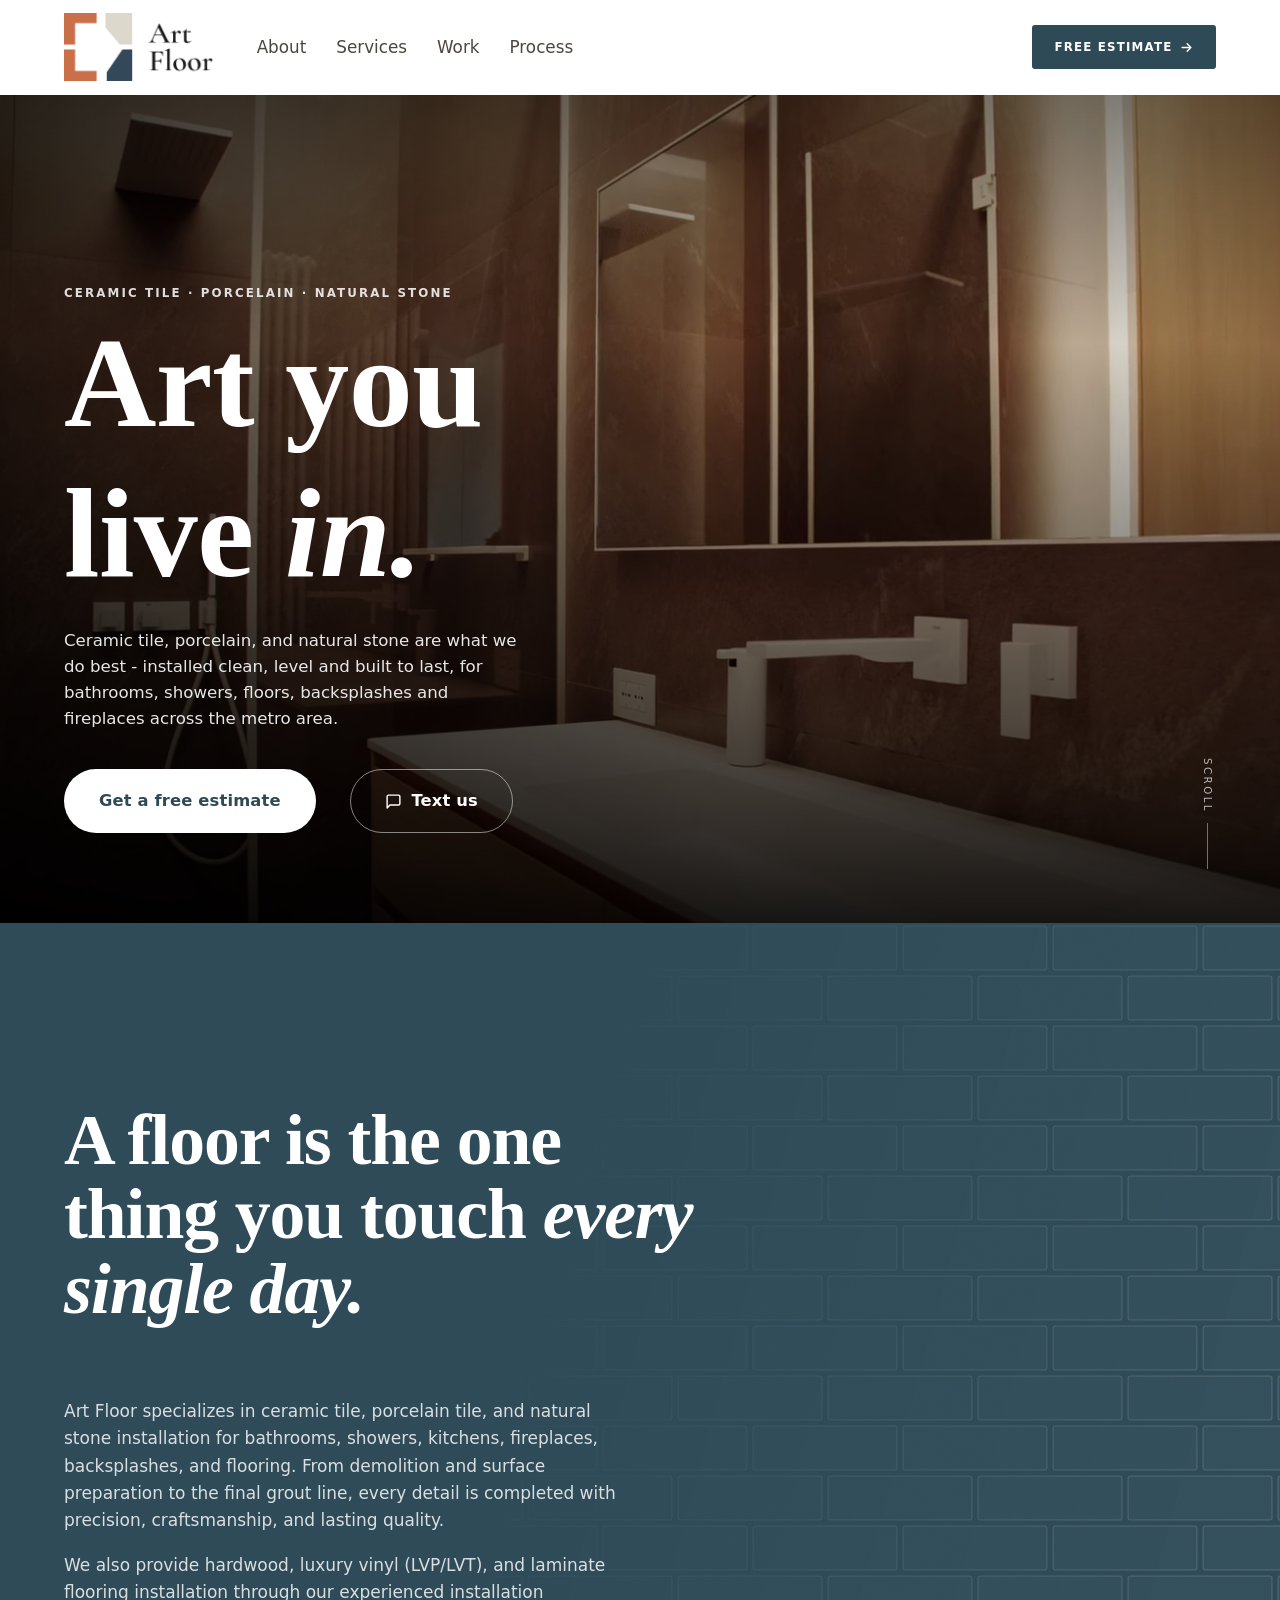
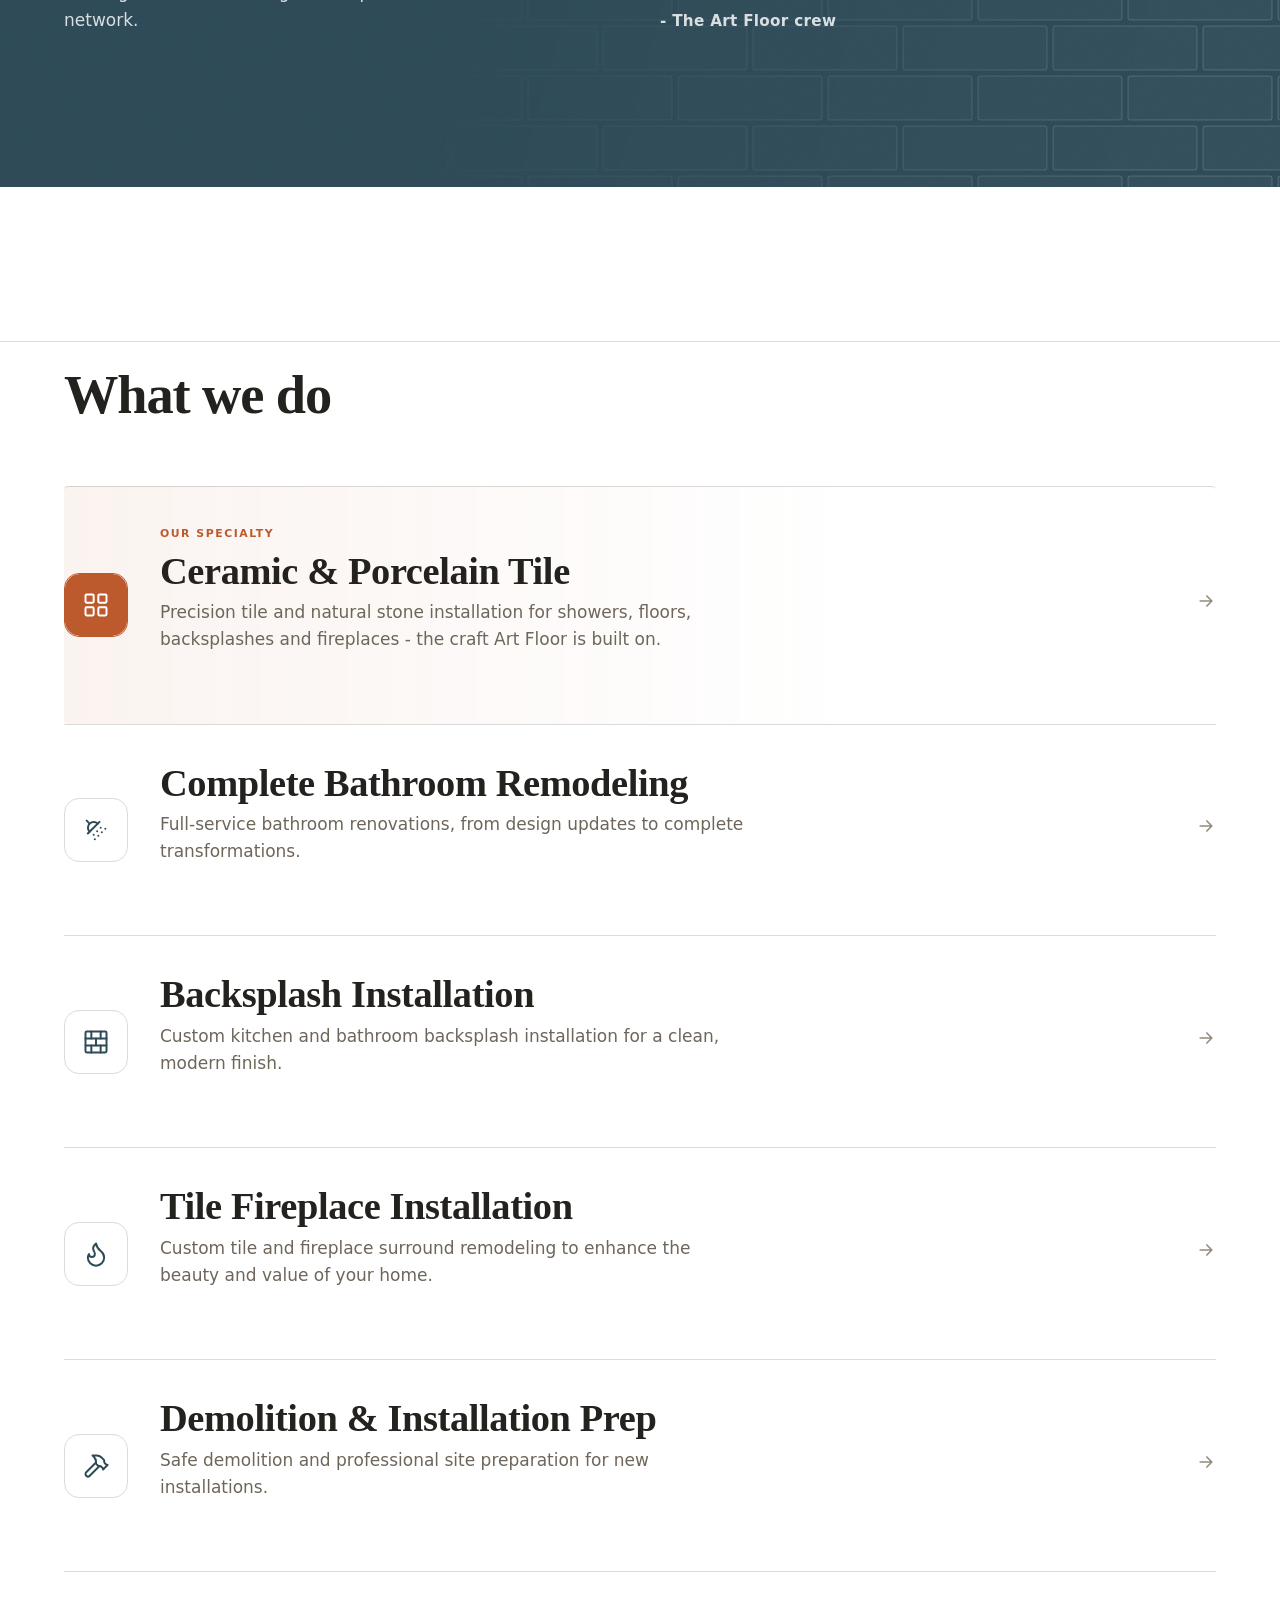
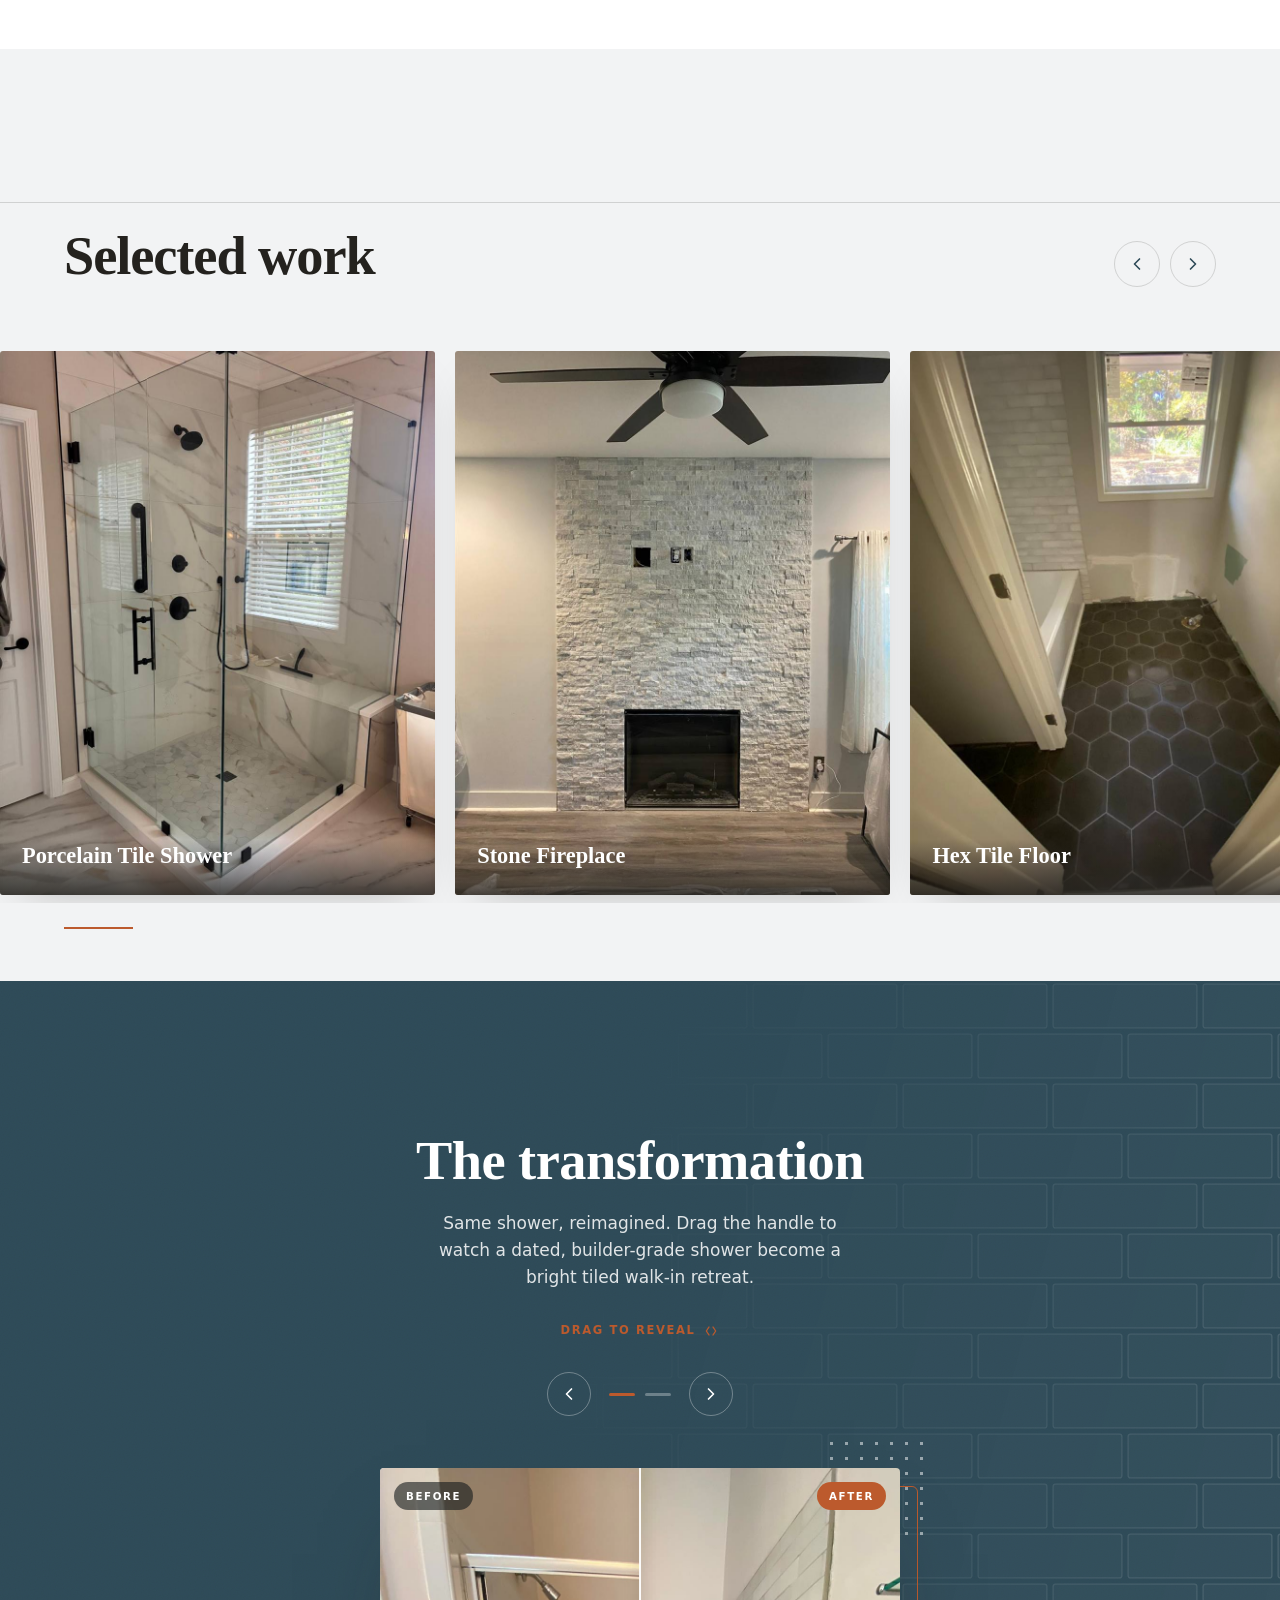
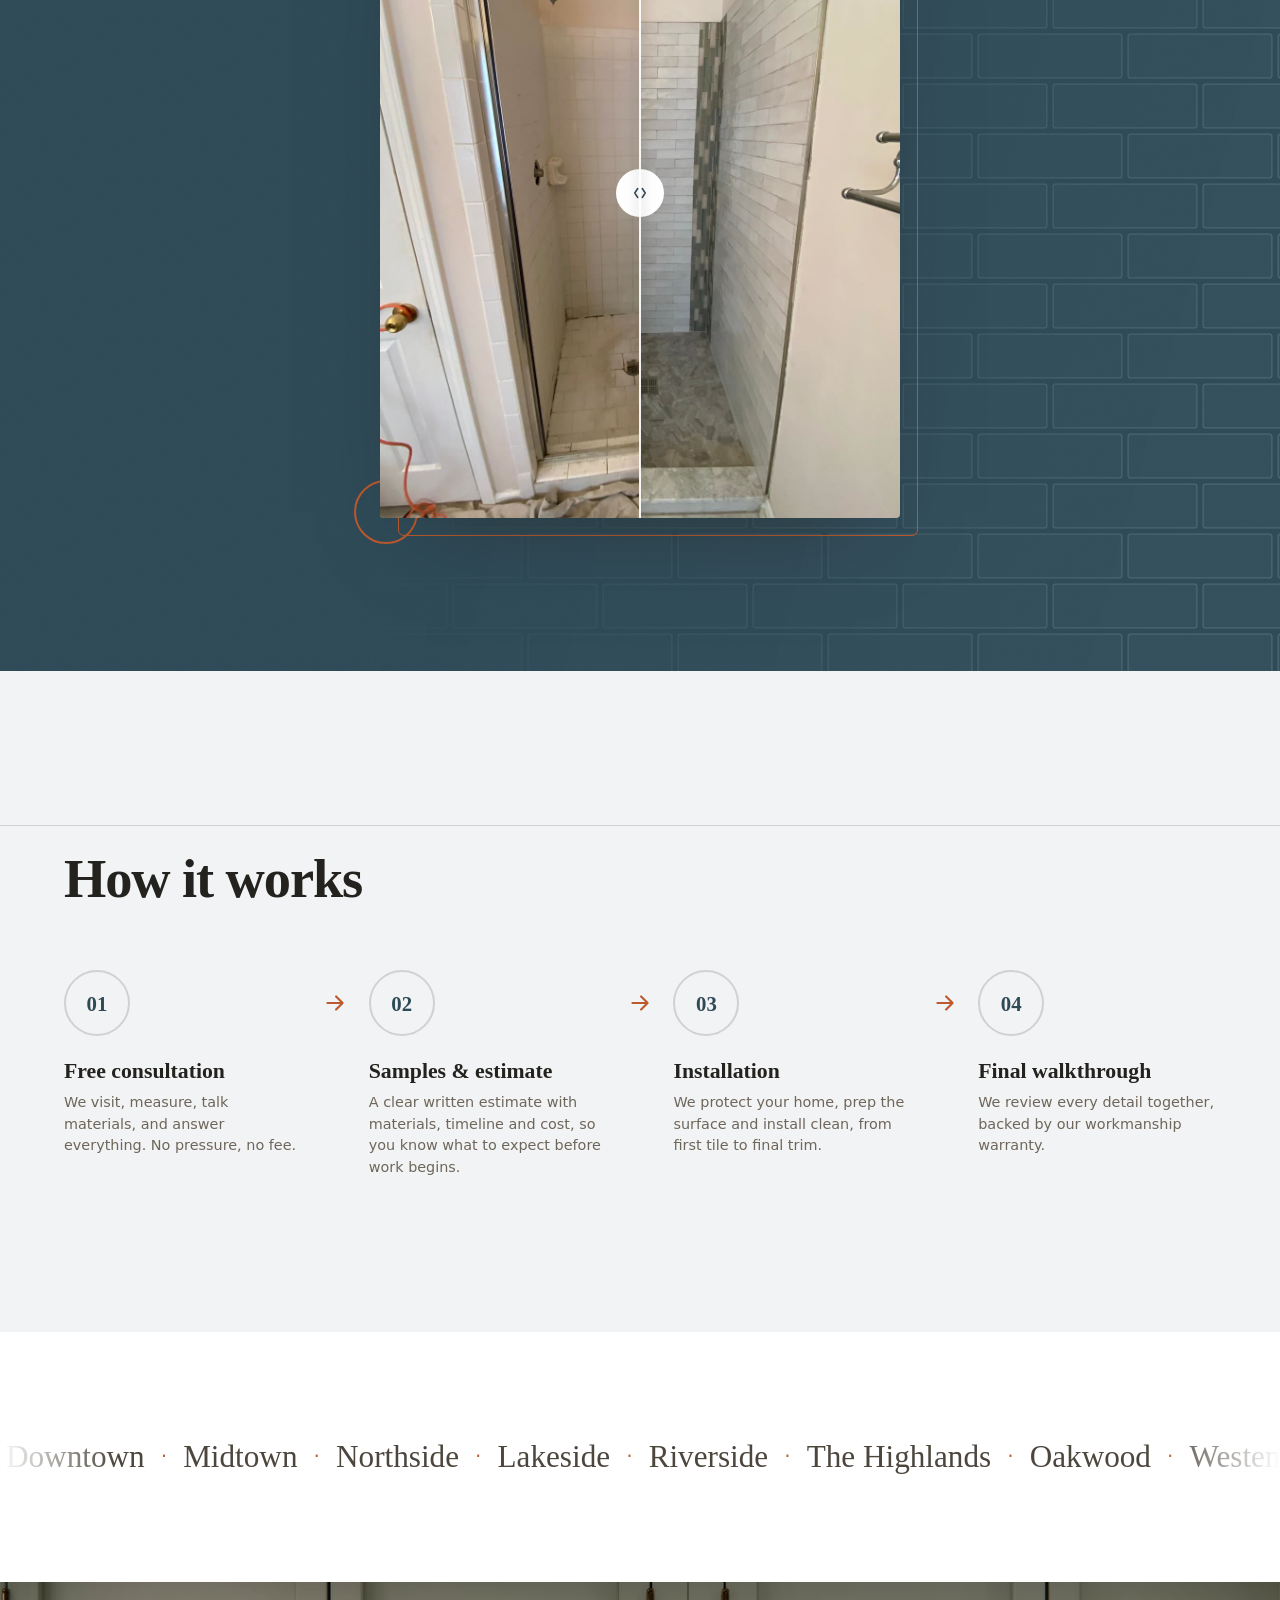
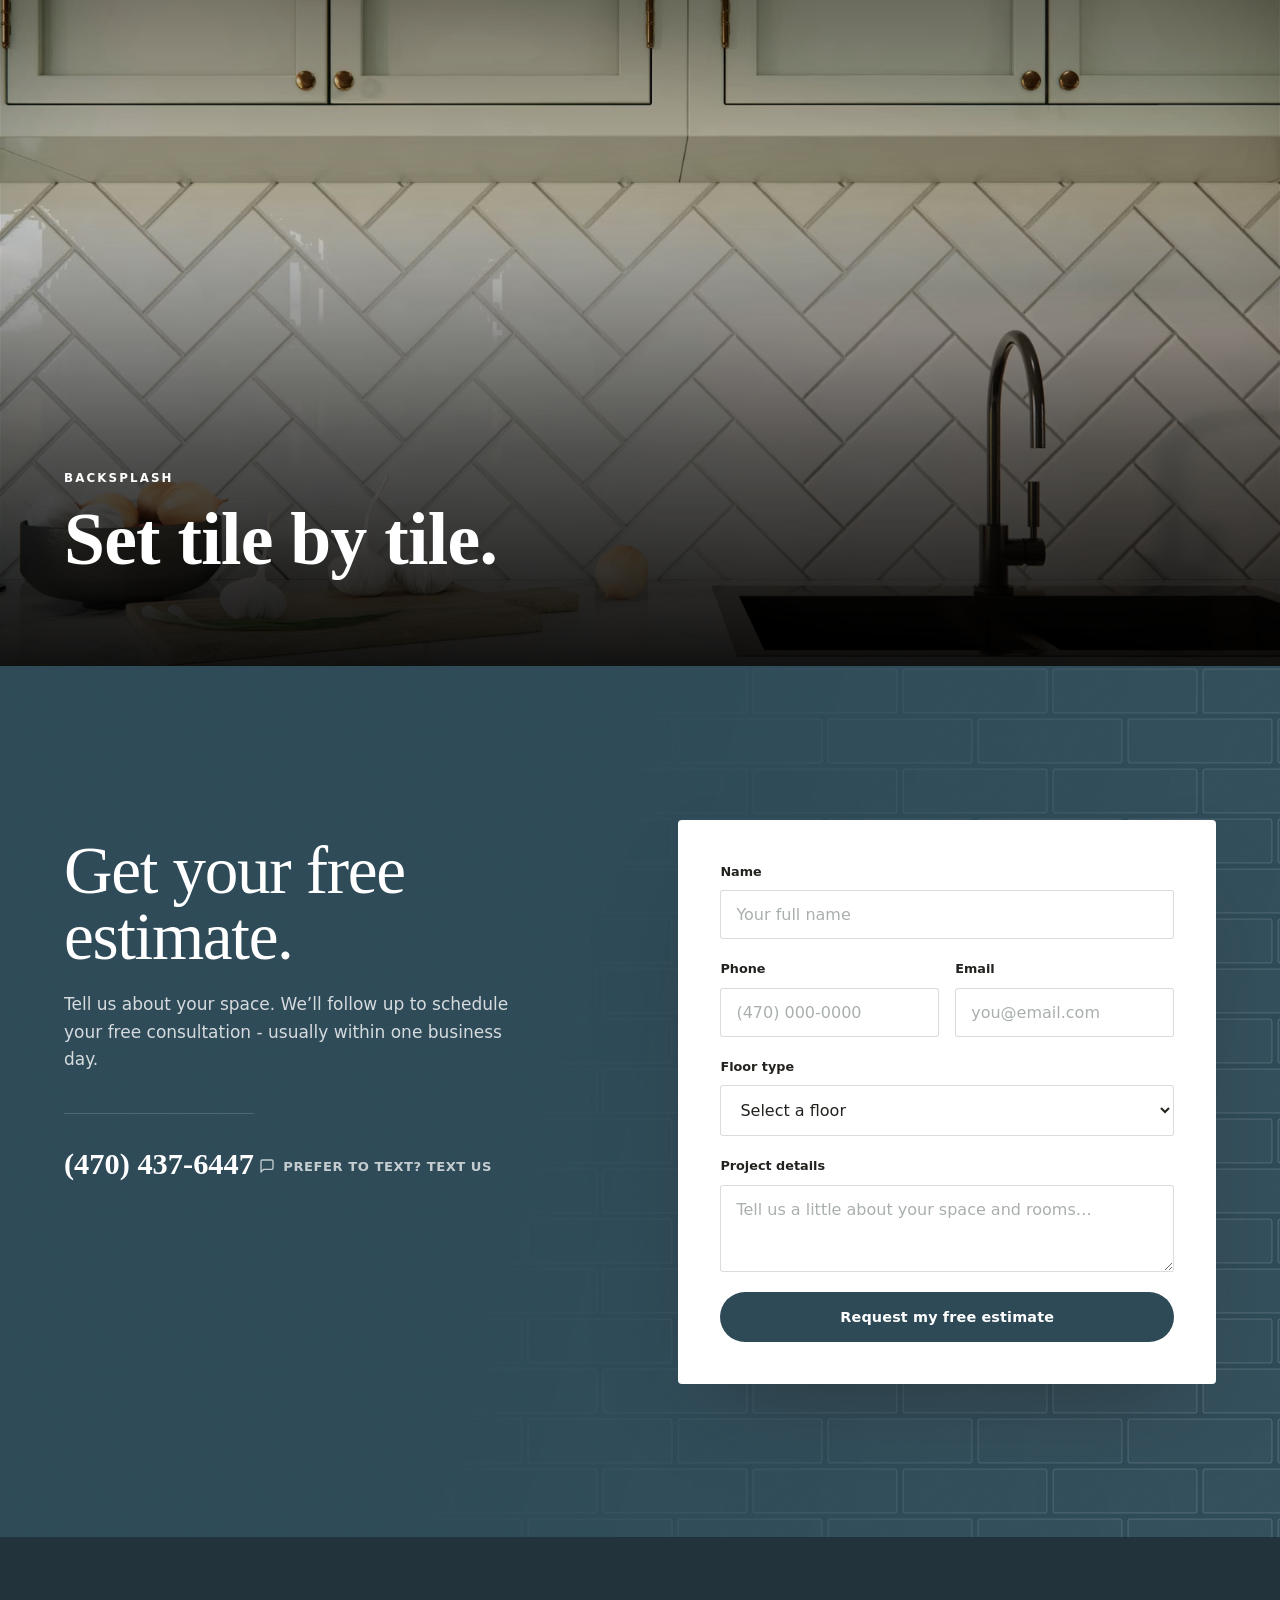
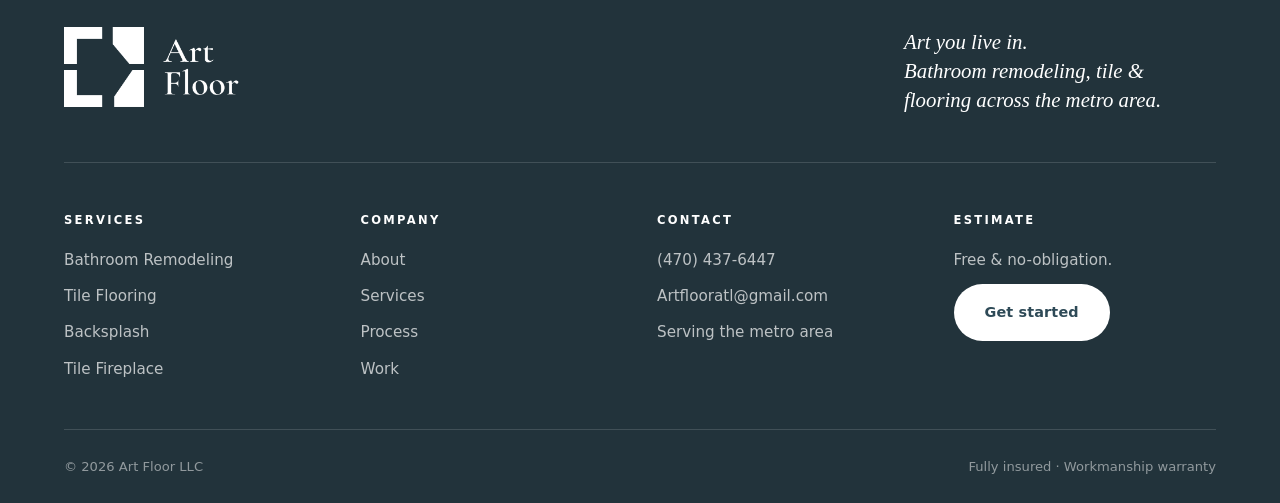
==== commit 9d7379ac: "Wire contact form to Web3Forms, add Google review landing page" ====
--- a/index.html
+++ b/index.html
@@ -354,10 +354,11 @@
       </a>
     </div>
 
-    <form class="form reveal" style="--d:1" id="estimateForm" name="estimate" method="POST"
-          data-netlify="true" netlify-honeypot="bot-field" novalidate>
-      <input type="hidden" name="form-name" value="estimate" />
-      <p class="hp" hidden aria-hidden="true"><label>Don’t fill this out: <input name="bot-field" tabindex="-1" autocomplete="off" /></label></p>
+    <form class="form reveal" style="--d:1" id="estimateForm" name="estimate" method="POST" novalidate>
+      <input type="hidden" name="access_key" value="bd02b30c-7d20-41ae-b8e4-24c1a446a55c" />
+      <input type="hidden" name="subject" value="New estimate request - Art Floor website" />
+      <input type="hidden" name="from_name" value="Art Floor website" />
+      <p class="hp" hidden aria-hidden="true"><label>Don’t fill this out: <input name="botcheck" tabindex="-1" autocomplete="off" /></label></p>
       <div class="field">
         <label for="name">Name</label>
         <input id="name" name="name" type="text" autocomplete="name" required placeholder="Your full name" />
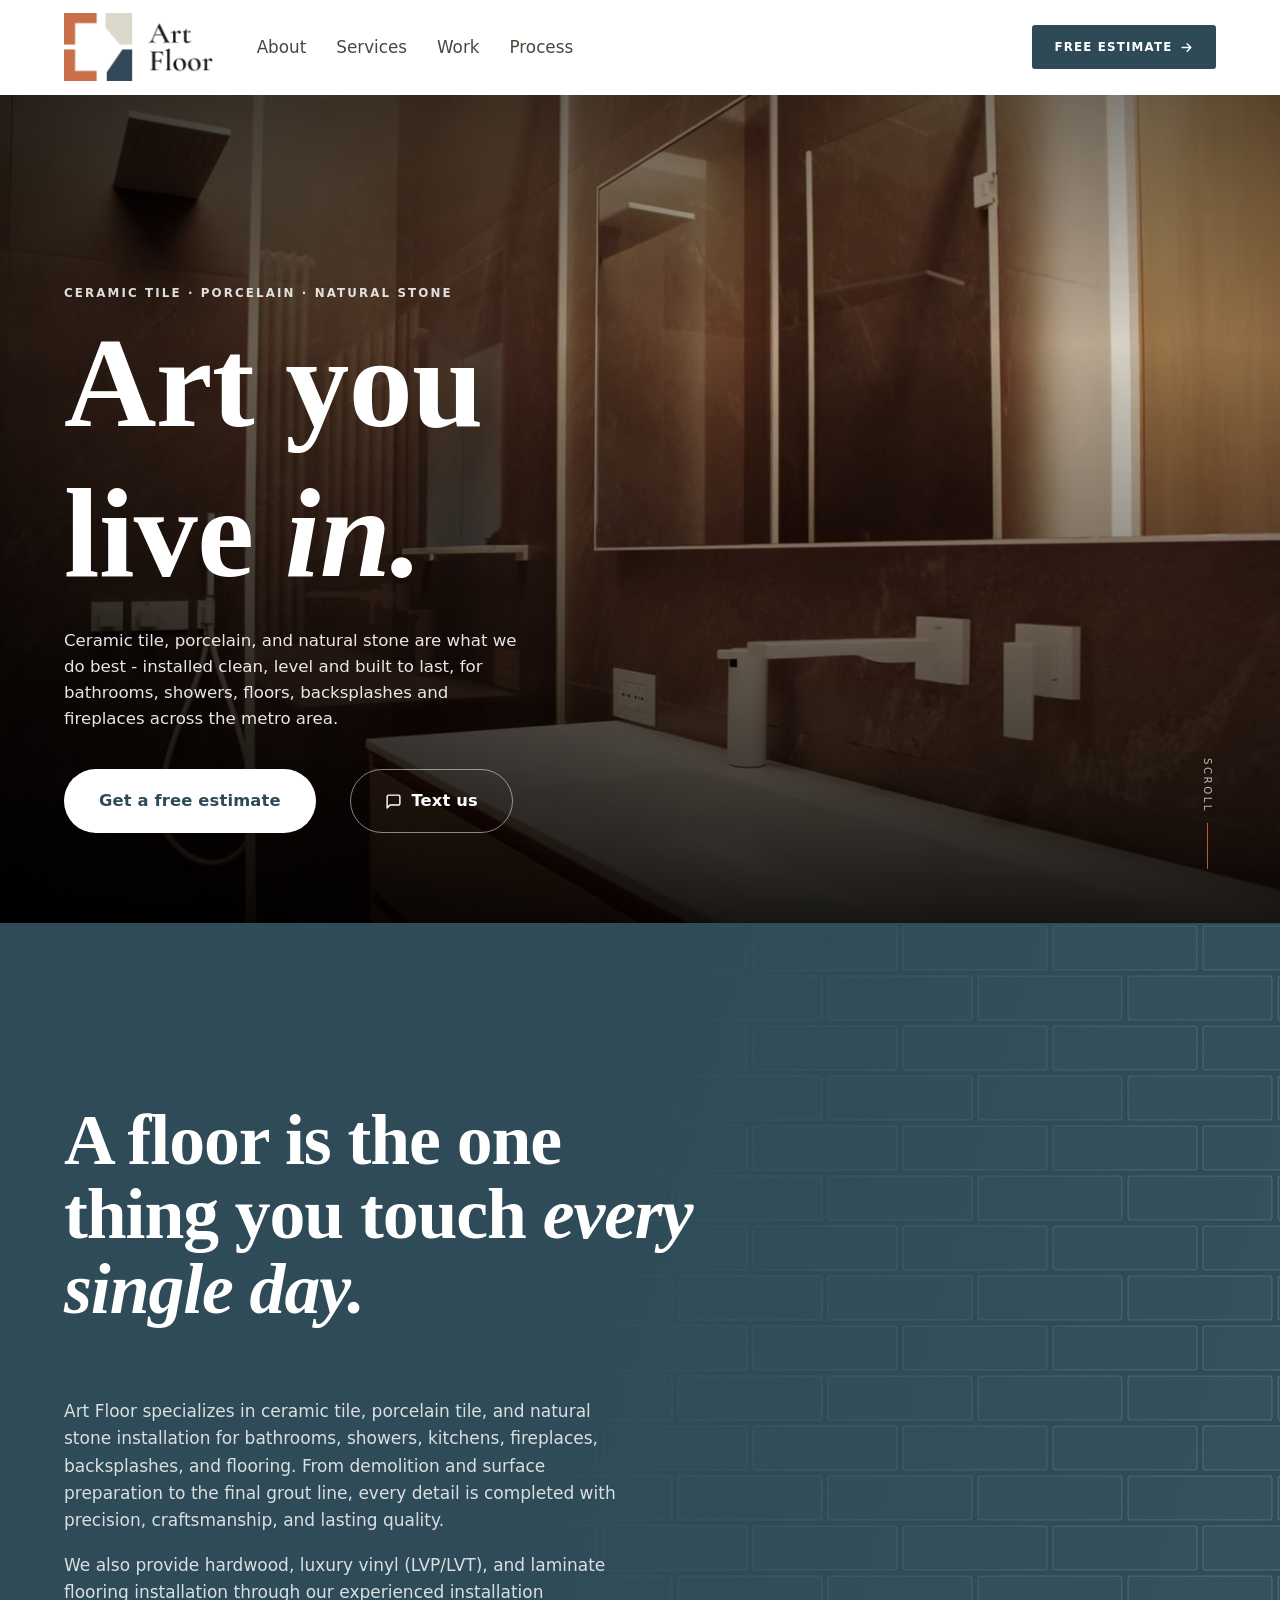
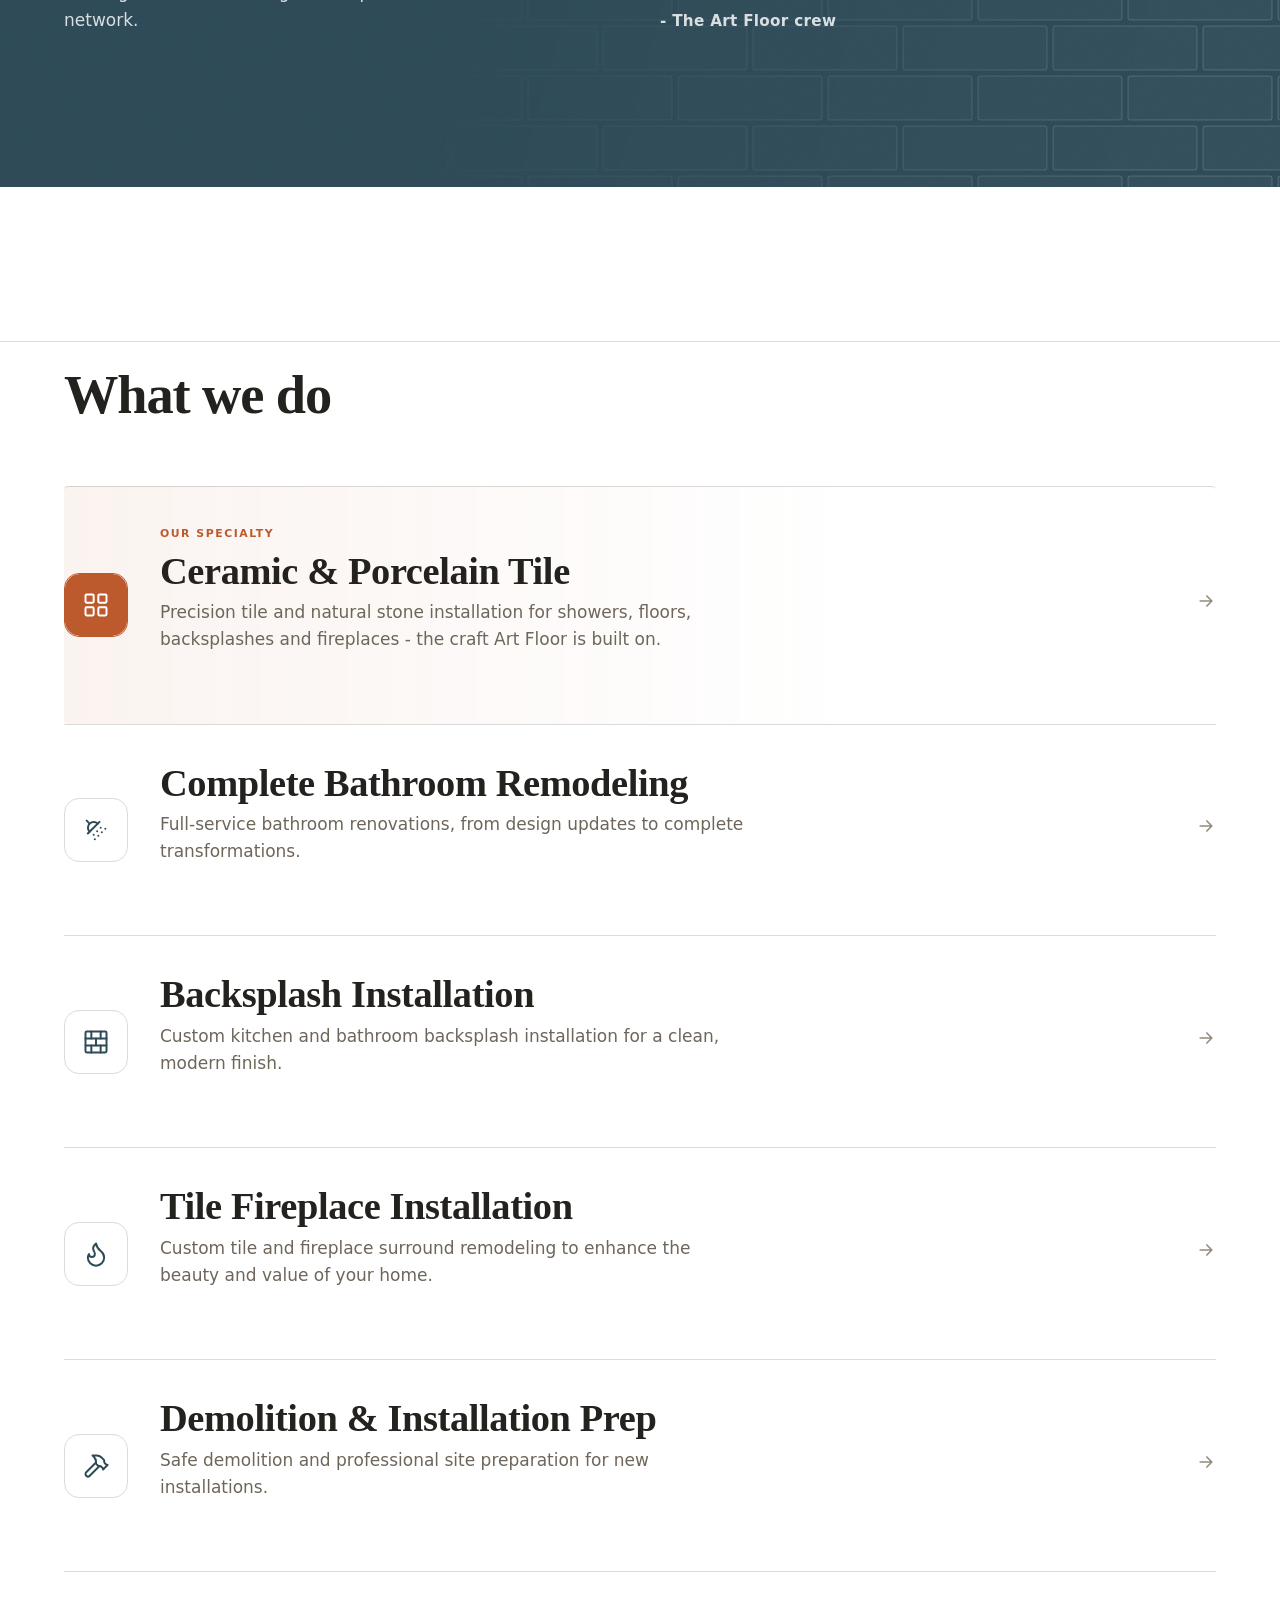
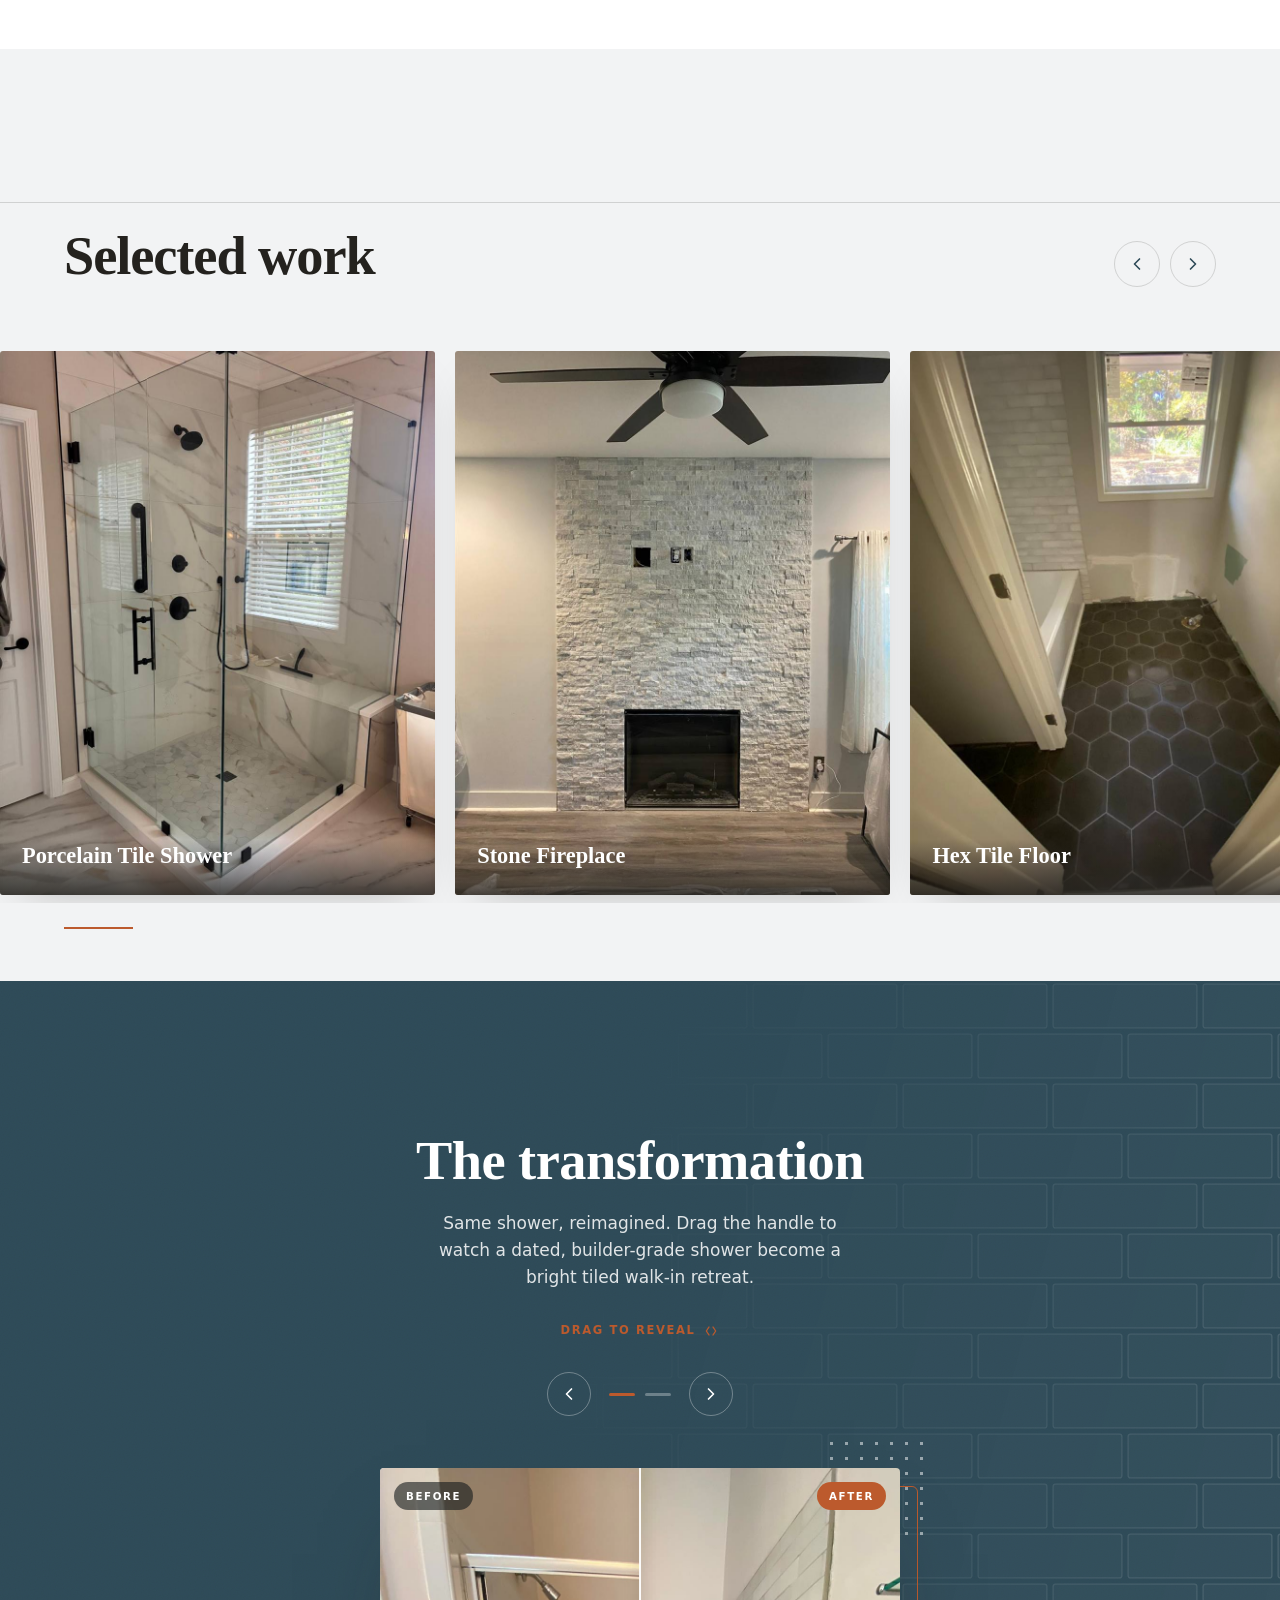
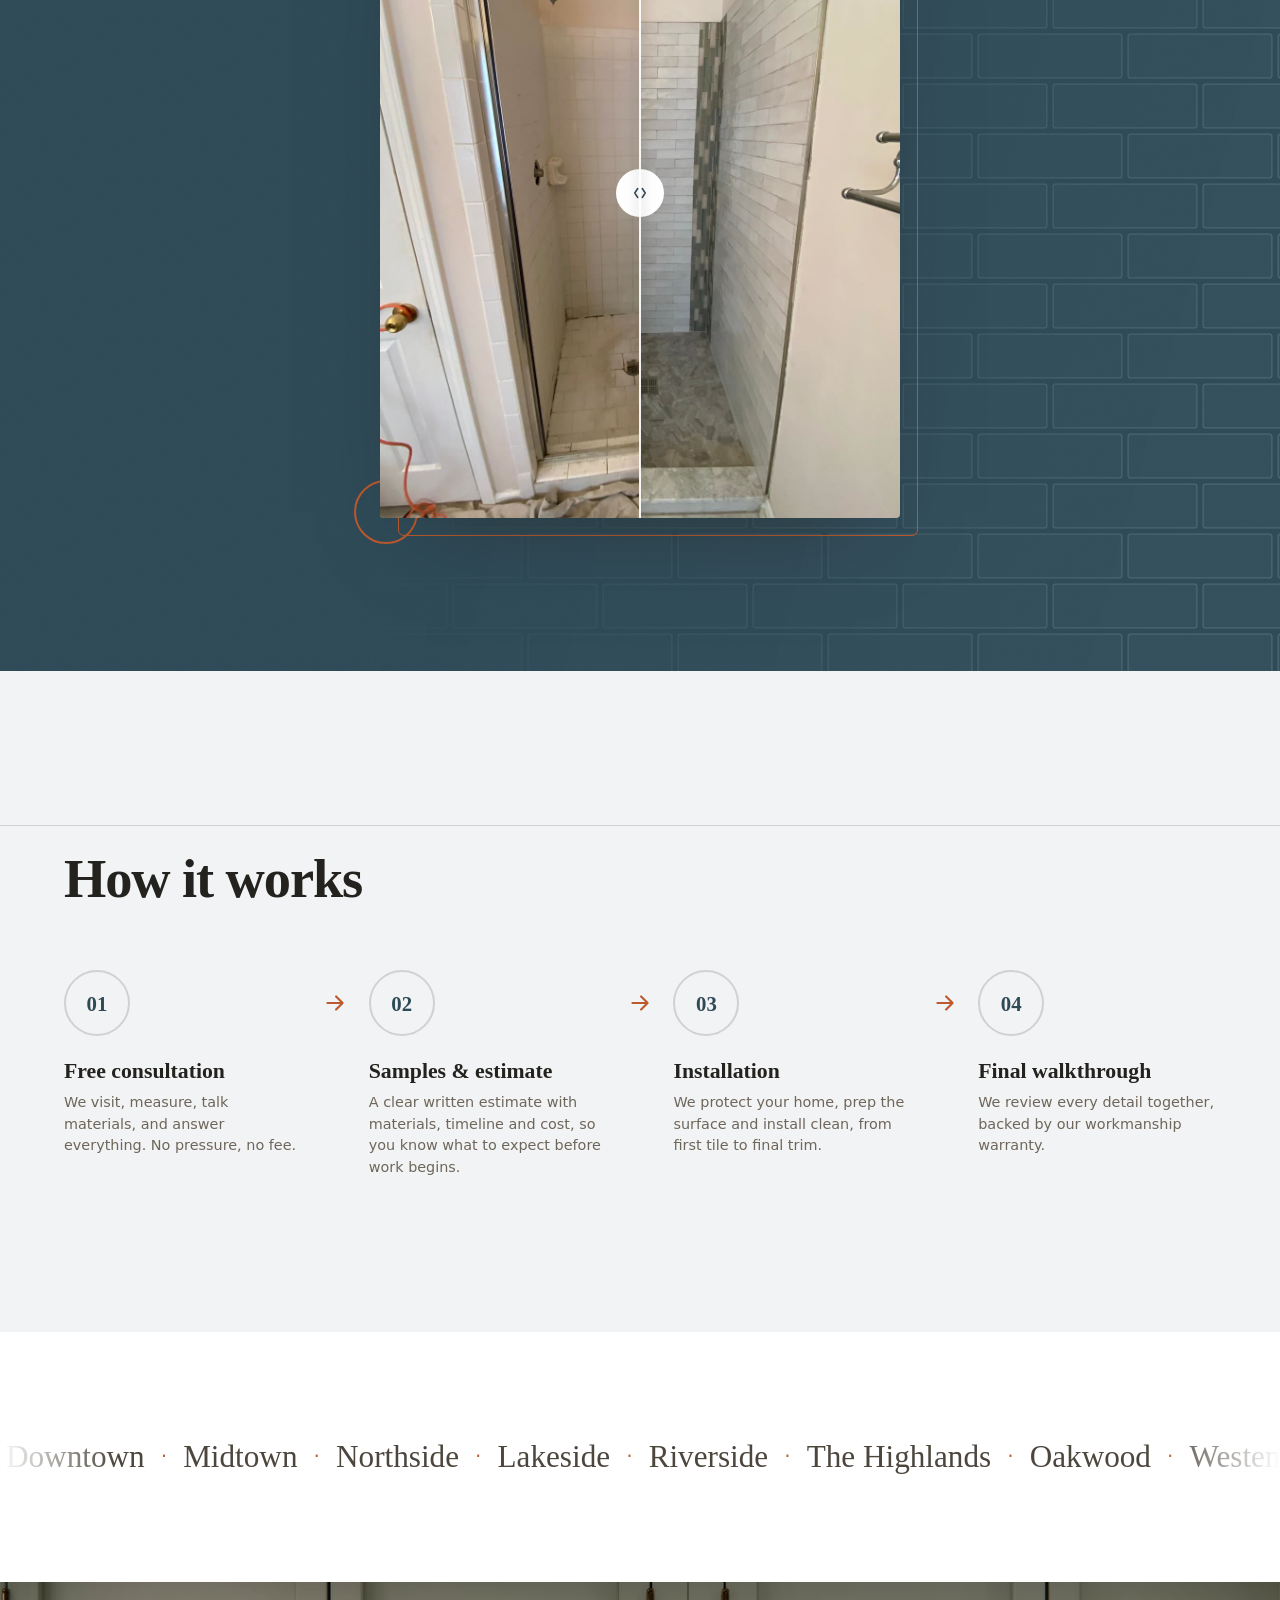
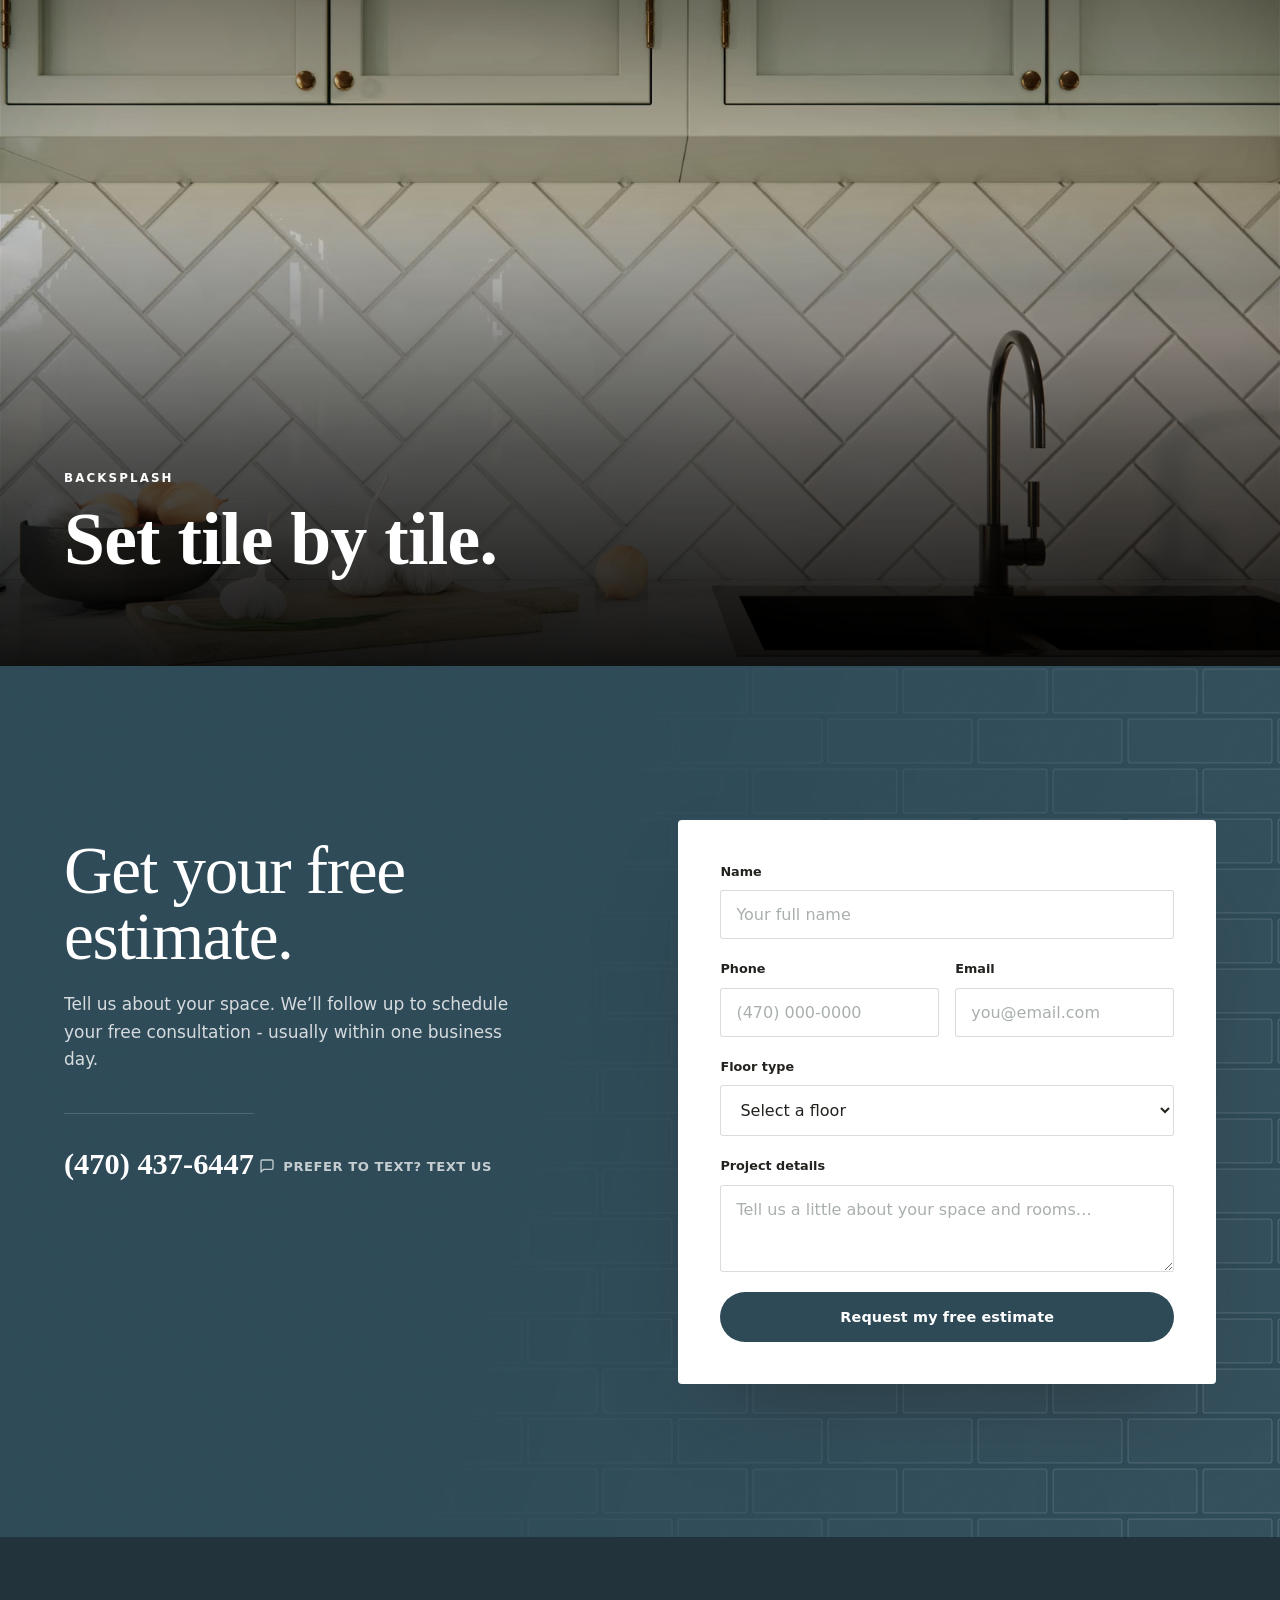
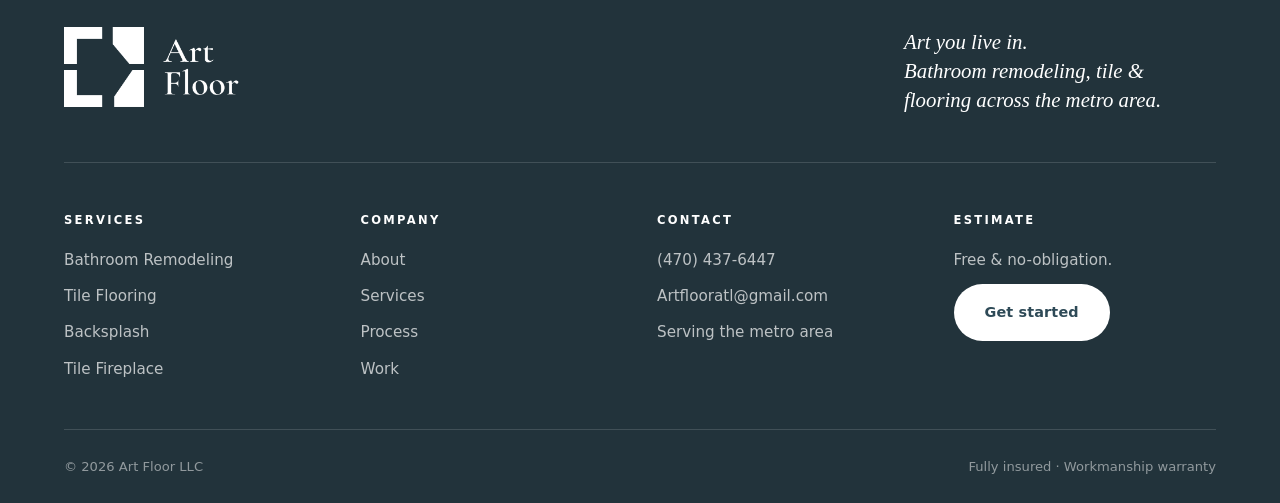
==== commit 3c270ad1: "Security hardening: add CSP + Referrer-Policy to all pages, externalize admin.html inline script, ma" ====
--- a/index.html
+++ b/index.html
@@ -3,6 +3,8 @@
 <head>
   <meta charset="UTF-8" />
   <meta name="viewport" content="width=device-width, initial-scale=1.0" />
+  <meta http-equiv="Content-Security-Policy" content="default-src 'self'; script-src 'self'; style-src 'self' 'unsafe-inline' https://api.fontshare.com https://fonts.googleapis.com; font-src 'self' https://cdn.fontshare.com https://fonts.gstatic.com; img-src 'self' data:; media-src 'self'; connect-src 'self' https://api.web3forms.com; object-src 'none'; base-uri 'self'; form-action 'self'; frame-ancestors 'none'; upgrade-insecure-requests" />
+  <meta name="referrer" content="strict-origin-when-cross-origin" />
   <title>Art Floor - Bathroom Remodeling, Tile & Flooring</title>
   <meta name="description" content="Art Floor - complete bathroom remodeling, tile flooring, backsplash and tile fireplace installation, plus demolition and site prep. Free estimates, fully insured, workmanship warranty. Serving homes and businesses across the metro area." />
   <meta name="theme-color" content="#2E4A57" />
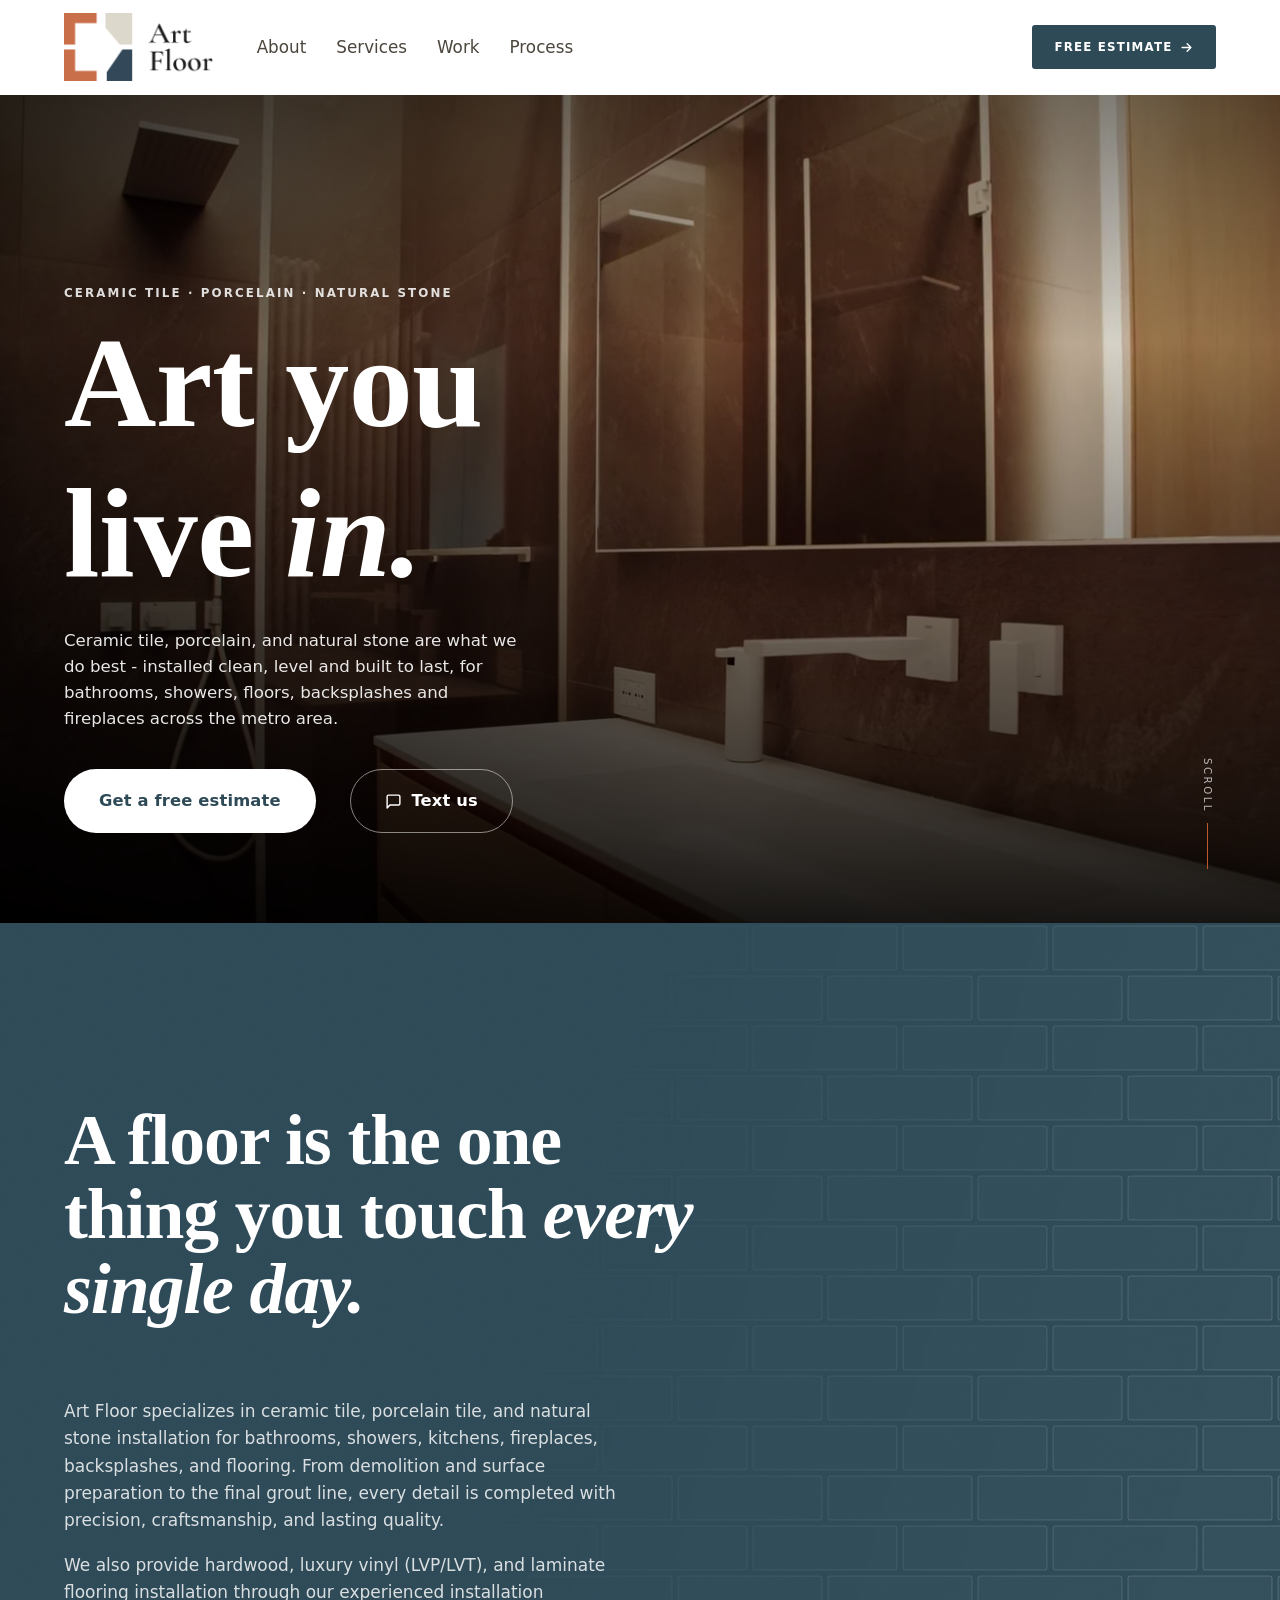
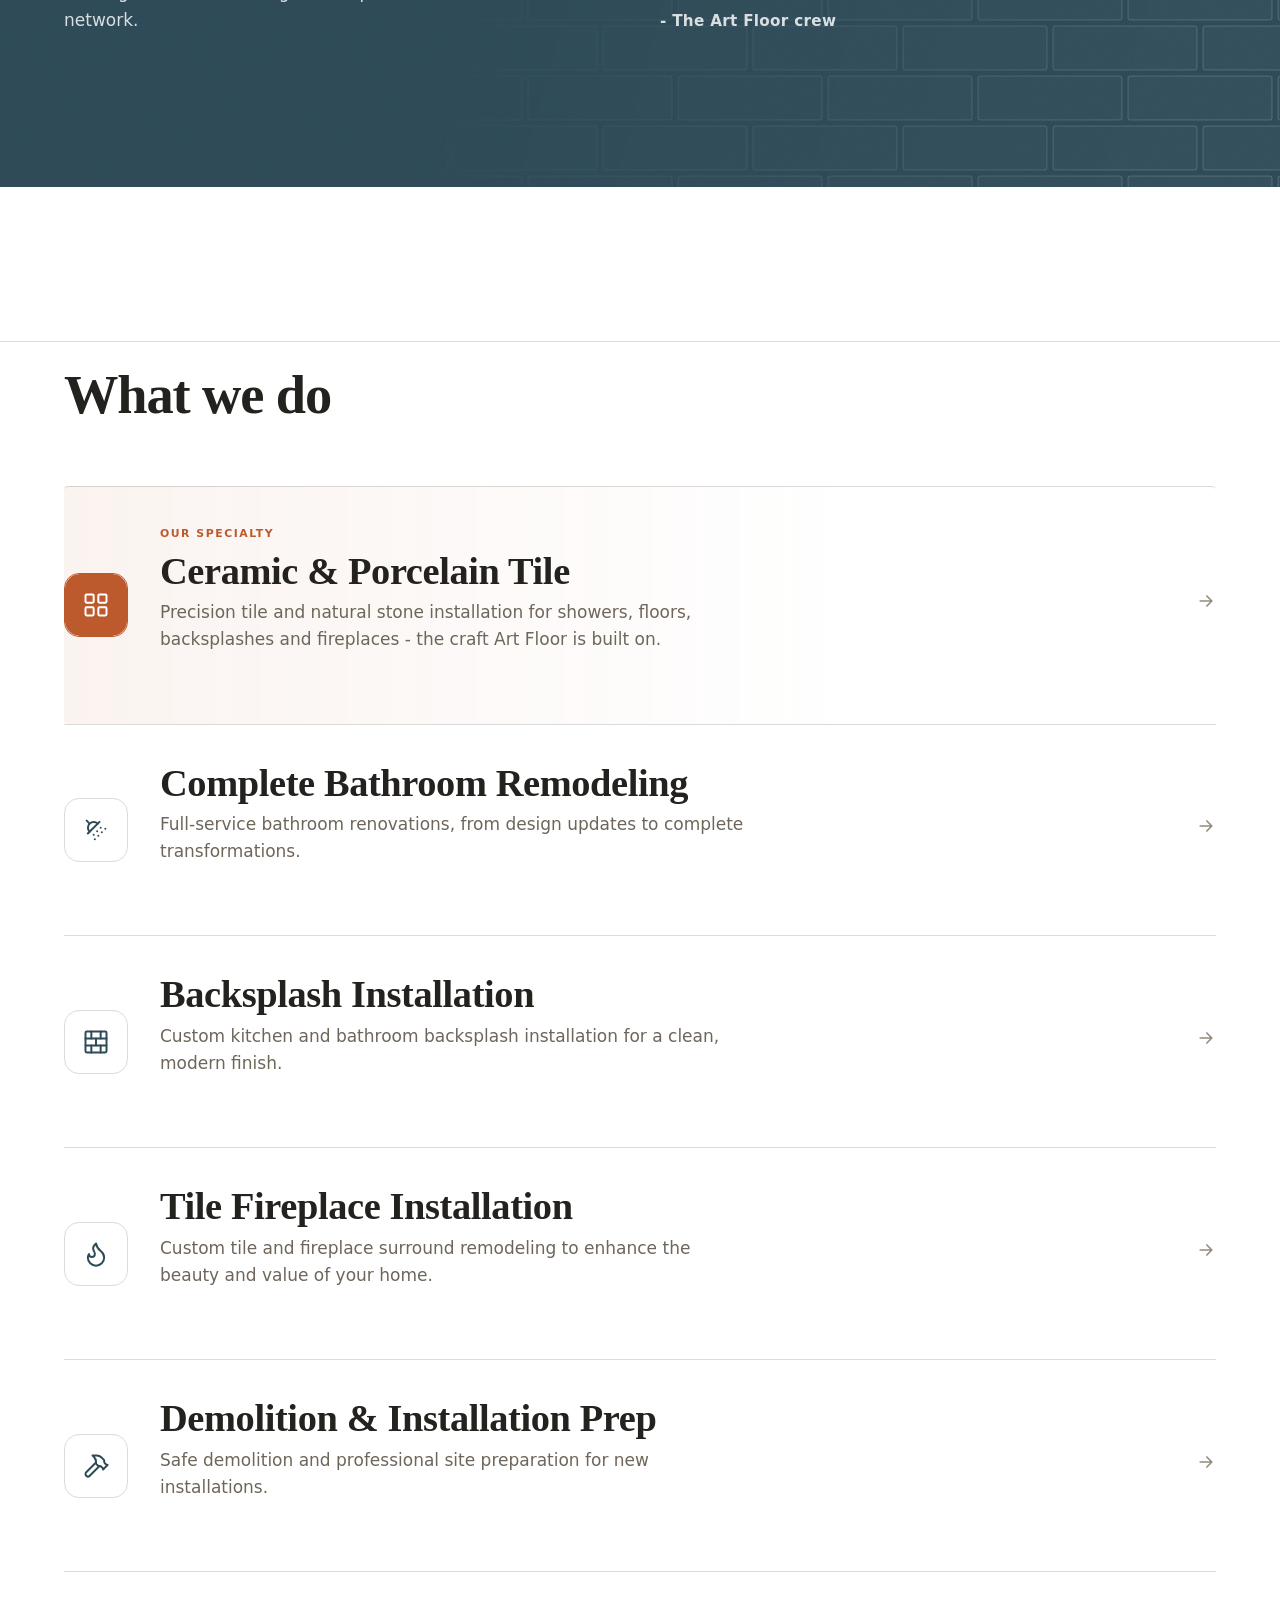
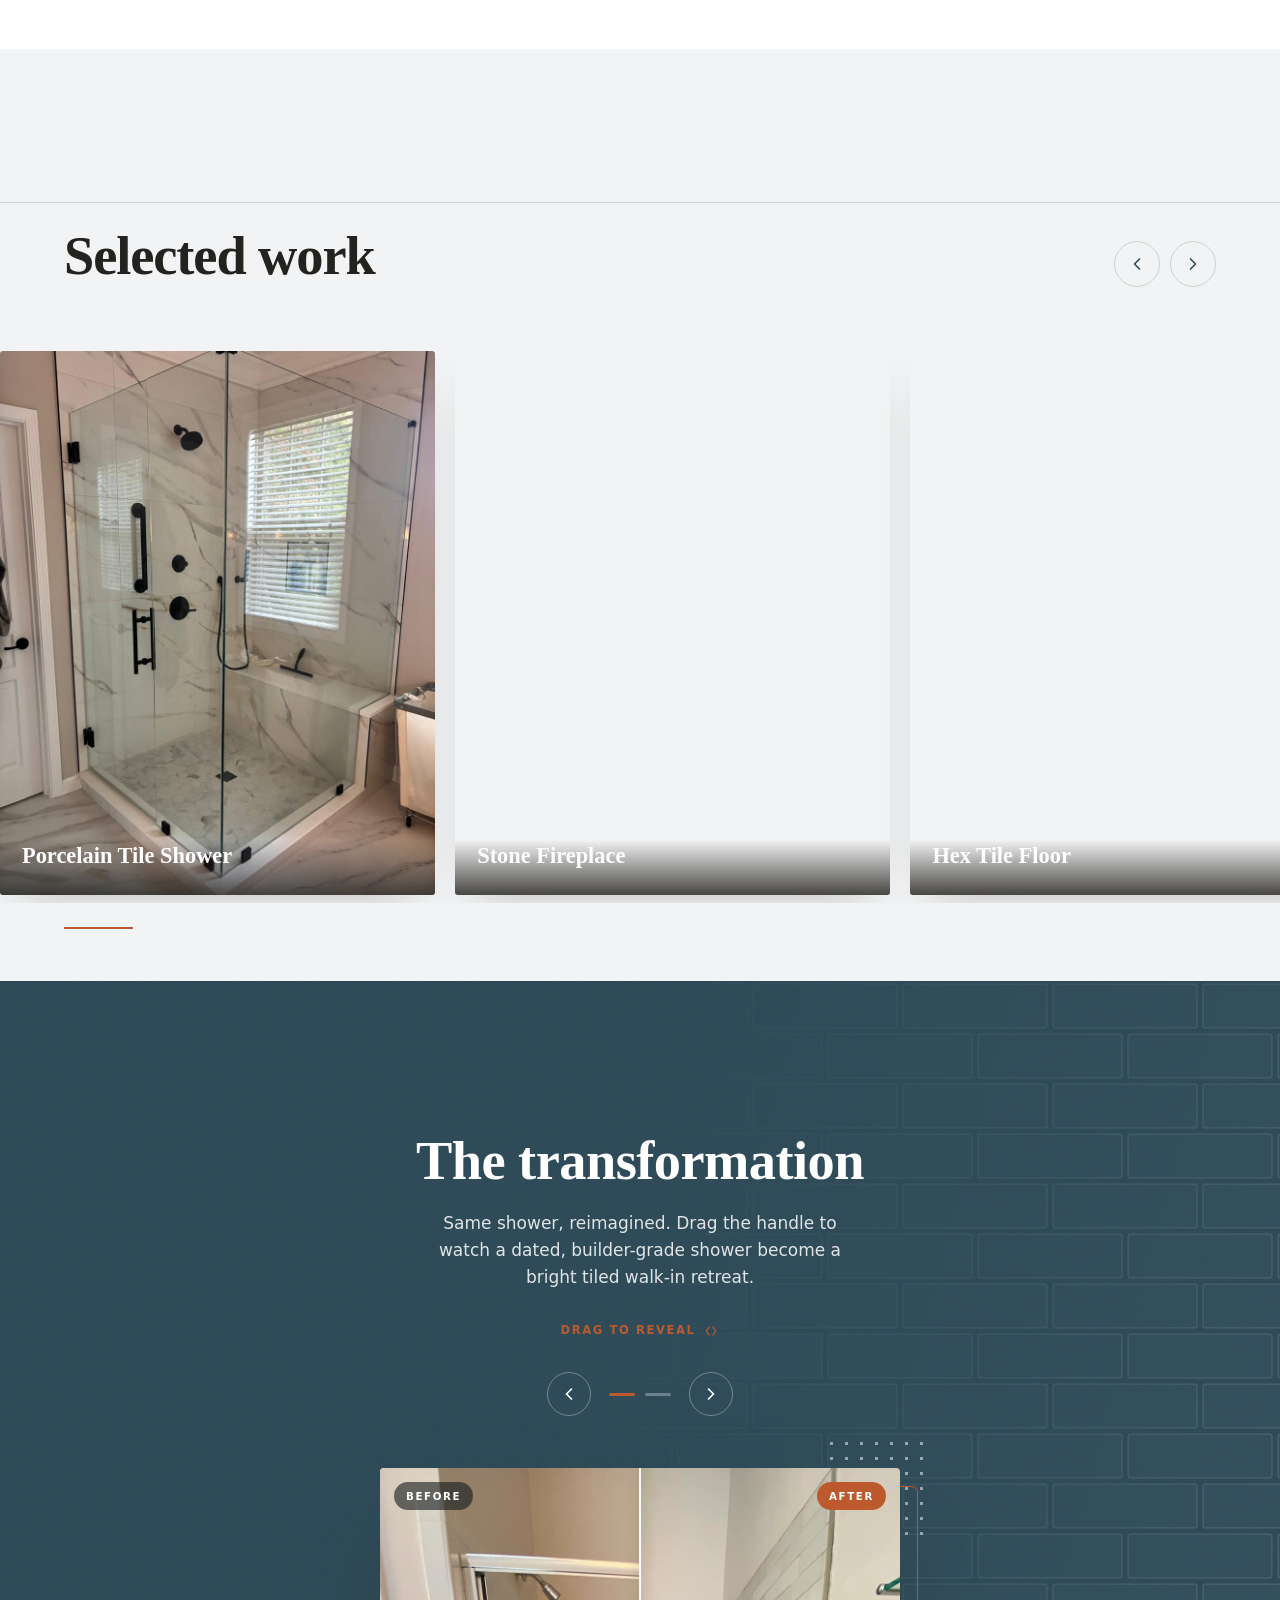
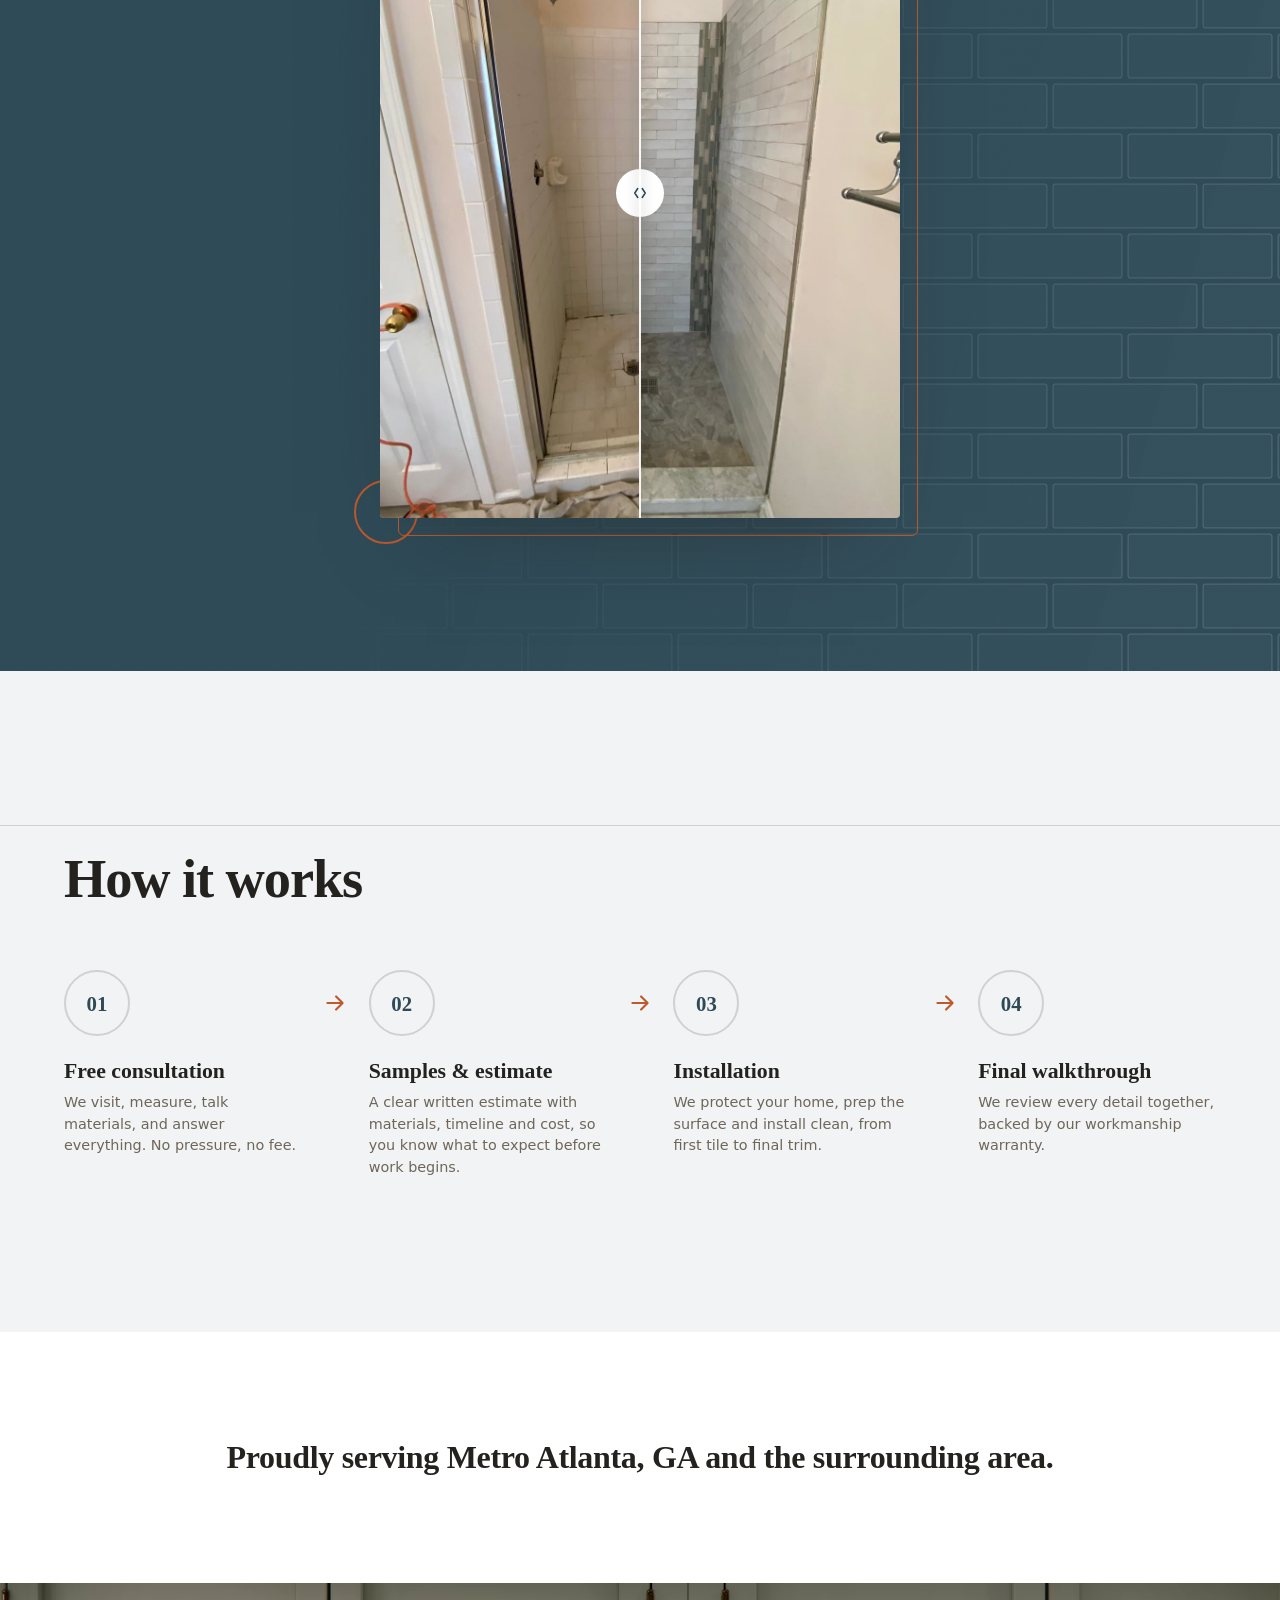
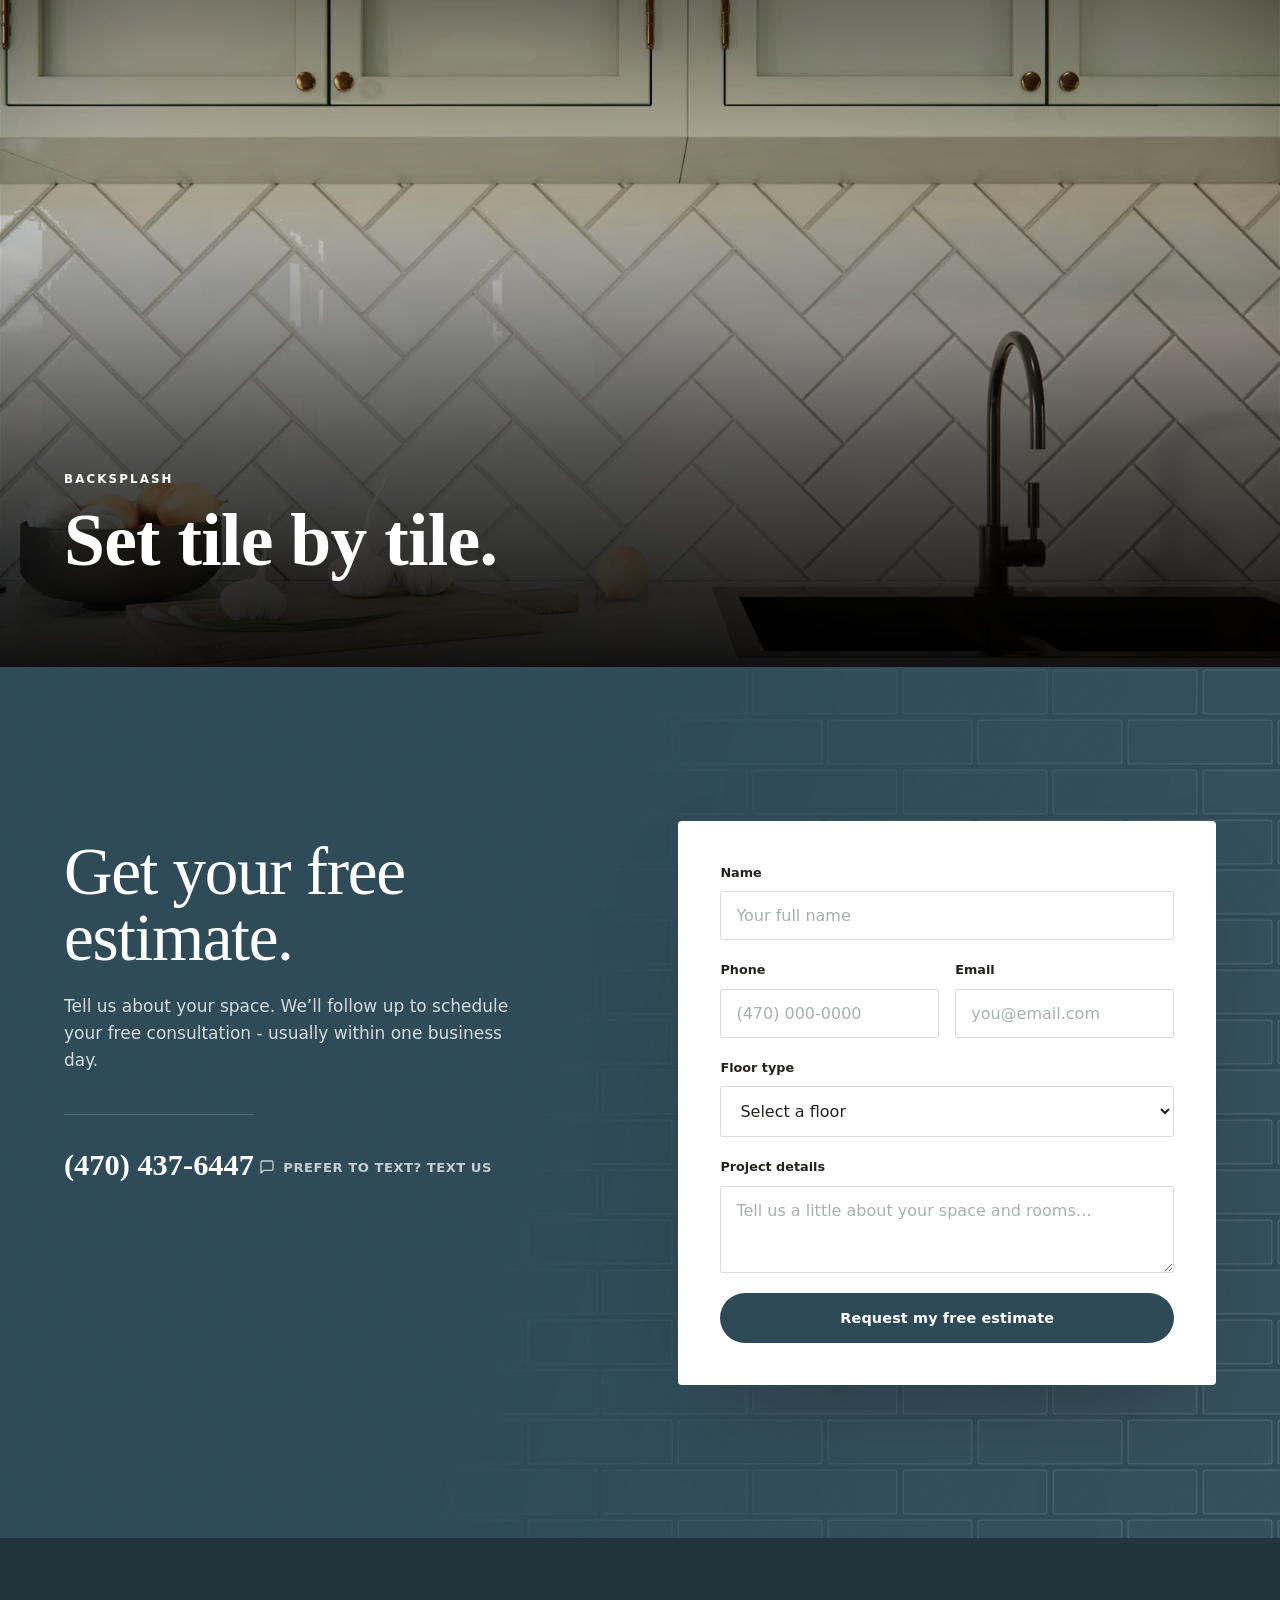
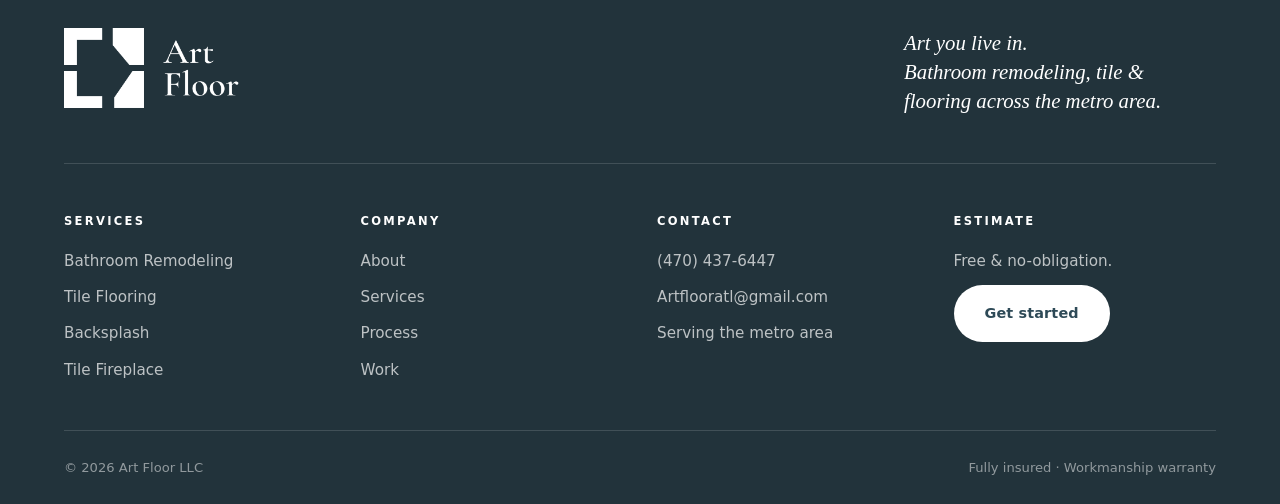
==== commit d05909d0: "Replace fake neighborhood list with real Metro Atlanta, GA service area" ====
--- a/index.html
+++ b/index.html
@@ -34,8 +34,8 @@
     "image": "https://www.artflooratl.com/assets/web/og.jpg",
     "description": "Tile and flooring company offering complete bathroom remodeling, tile flooring, backsplash and tile fireplace installation, plus demolition and site preparation, across the metro area.",
     "telephone": "+14704376447",
-    "areaServed": "Local metro area",
-    "address": { "@type": "PostalAddress", "addressLocality": "Metro Area", "addressCountry": "US" },
+    "areaServed": "Metro Atlanta, GA",
+    "address": { "@type": "PostalAddress", "addressLocality": "Atlanta", "addressRegion": "GA", "addressCountry": "US" },
     "priceRange": "$$",
     "slogan": "Art you live in.",
     "knowsAbout": ["Bathroom Remodeling", "Tile Flooring Installation", "Backsplash Installation", "Tile Fireplace Installation", "Demolition and Site Preparation"],
@@ -317,15 +317,8 @@
 
 <!-- ===== SERVICE AREAS ===== -->
 <section class="areas" aria-label="Service areas">
-  <ul class="vh">
-    <li>Downtown</li><li>Midtown</li><li>Northside</li><li>Lakeside</li>
-    <li>Riverside</li><li>The Highlands</li><li>Oakwood</li><li>Westend</li>
-    <li>Southgate</li><li>Parkview</li><li>Fairhaven</li><li>Metro area</li>
-  </ul>
-  <div class="areas__marquee" aria-hidden="true">
-    <div class="areas__track">
-      <span class="areas__item">Downtown</span><span class="areas__sep">·</span><span class="areas__item">Midtown</span><span class="areas__sep">·</span><span class="areas__item">Northside</span><span class="areas__sep">·</span><span class="areas__item">Lakeside</span><span class="areas__sep">·</span><span class="areas__item">Riverside</span><span class="areas__sep">·</span><span class="areas__item">The Highlands</span><span class="areas__sep">·</span><span class="areas__item">Oakwood</span><span class="areas__sep">·</span><span class="areas__item">Westend</span><span class="areas__sep">·</span><span class="areas__item">Southgate</span><span class="areas__sep">·</span><span class="areas__item">Parkview</span><span class="areas__sep">·</span><span class="areas__item">Fairhaven</span><span class="areas__sep">·</span><span class="areas__item">Metro area</span><span class="areas__sep">·</span><span class="areas__item">Downtown</span><span class="areas__sep">·</span><span class="areas__item">Midtown</span><span class="areas__sep">·</span><span class="areas__item">Northside</span><span class="areas__sep">·</span><span class="areas__item">Lakeside</span><span class="areas__sep">·</span><span class="areas__item">Riverside</span><span class="areas__sep">·</span><span class="areas__item">The Highlands</span><span class="areas__sep">·</span><span class="areas__item">Oakwood</span><span class="areas__sep">·</span><span class="areas__item">Westend</span><span class="areas__sep">·</span><span class="areas__item">Southgate</span><span class="areas__sep">·</span><span class="areas__item">Parkview</span><span class="areas__sep">·</span><span class="areas__item">Fairhaven</span><span class="areas__sep">·</span><span class="areas__item">Metro area</span><span class="areas__sep">·</span>
-    </div>
+  <div class="areas__inner reveal">
+    <p class="areas__text">Proudly serving Metro Atlanta, GA and the surrounding area.</p>
   </div>
 </section>
 
--- a/css/styles.css
+++ b/css/styles.css
@@ -463,16 +463,8 @@
 
 /* ---------- Areas ---------- */
 .areas { padding-block: clamp(56px, 8vw, 100px); background: var(--paper); }
-.areas__marquee { overflow: hidden;
-  -webkit-mask-image: linear-gradient(90deg, transparent 0, #000 9%, #000 91%, transparent 100%);
-  mask-image: linear-gradient(90deg, transparent 0, #000 9%, #000 91%, transparent 100%); }
-.areas__track { display: inline-flex; align-items: center; width: max-content; animation: areamarq 42s linear infinite; }
-.areas__marquee:hover .areas__track { animation-play-state: paused; }
-.areas__item { font-family: var(--serif); font-size: clamp(1.3rem, 2.6vw, 1.95rem); color: var(--ink-soft); white-space: nowrap; padding: 0 6px; }
-.areas__sep { color: var(--coral); margin: 0 .55em; font-size: 1.1em; line-height: 1; }
-@keyframes areamarq { from { transform: translateX(0); } to { transform: translateX(-50%); } }
-@media (prefers-reduced-motion: reduce) { .areas__track { animation: none; } }
-.vh { position: absolute !important; width: 1px; height: 1px; padding: 0; margin: -1px; overflow: hidden; clip: rect(0 0 0 0); white-space: nowrap; border: 0; }
+.areas__inner { max-width: var(--maxw); margin-inline: auto; padding-inline: var(--edge); text-align: center; }
+.areas__text { font-family: var(--serif); font-weight: 600; font-size: clamp(1.4rem, 3vw, 2rem); color: var(--ink); letter-spacing: -.01em; }
 
 /* ---------- Backsplash reel (full-bleed video) ---------- */
 .reel { position: relative; min-height: min(76vh, 760px); display: flex; align-items: flex-end; overflow: hidden; background: var(--green) center / cover no-repeat; }
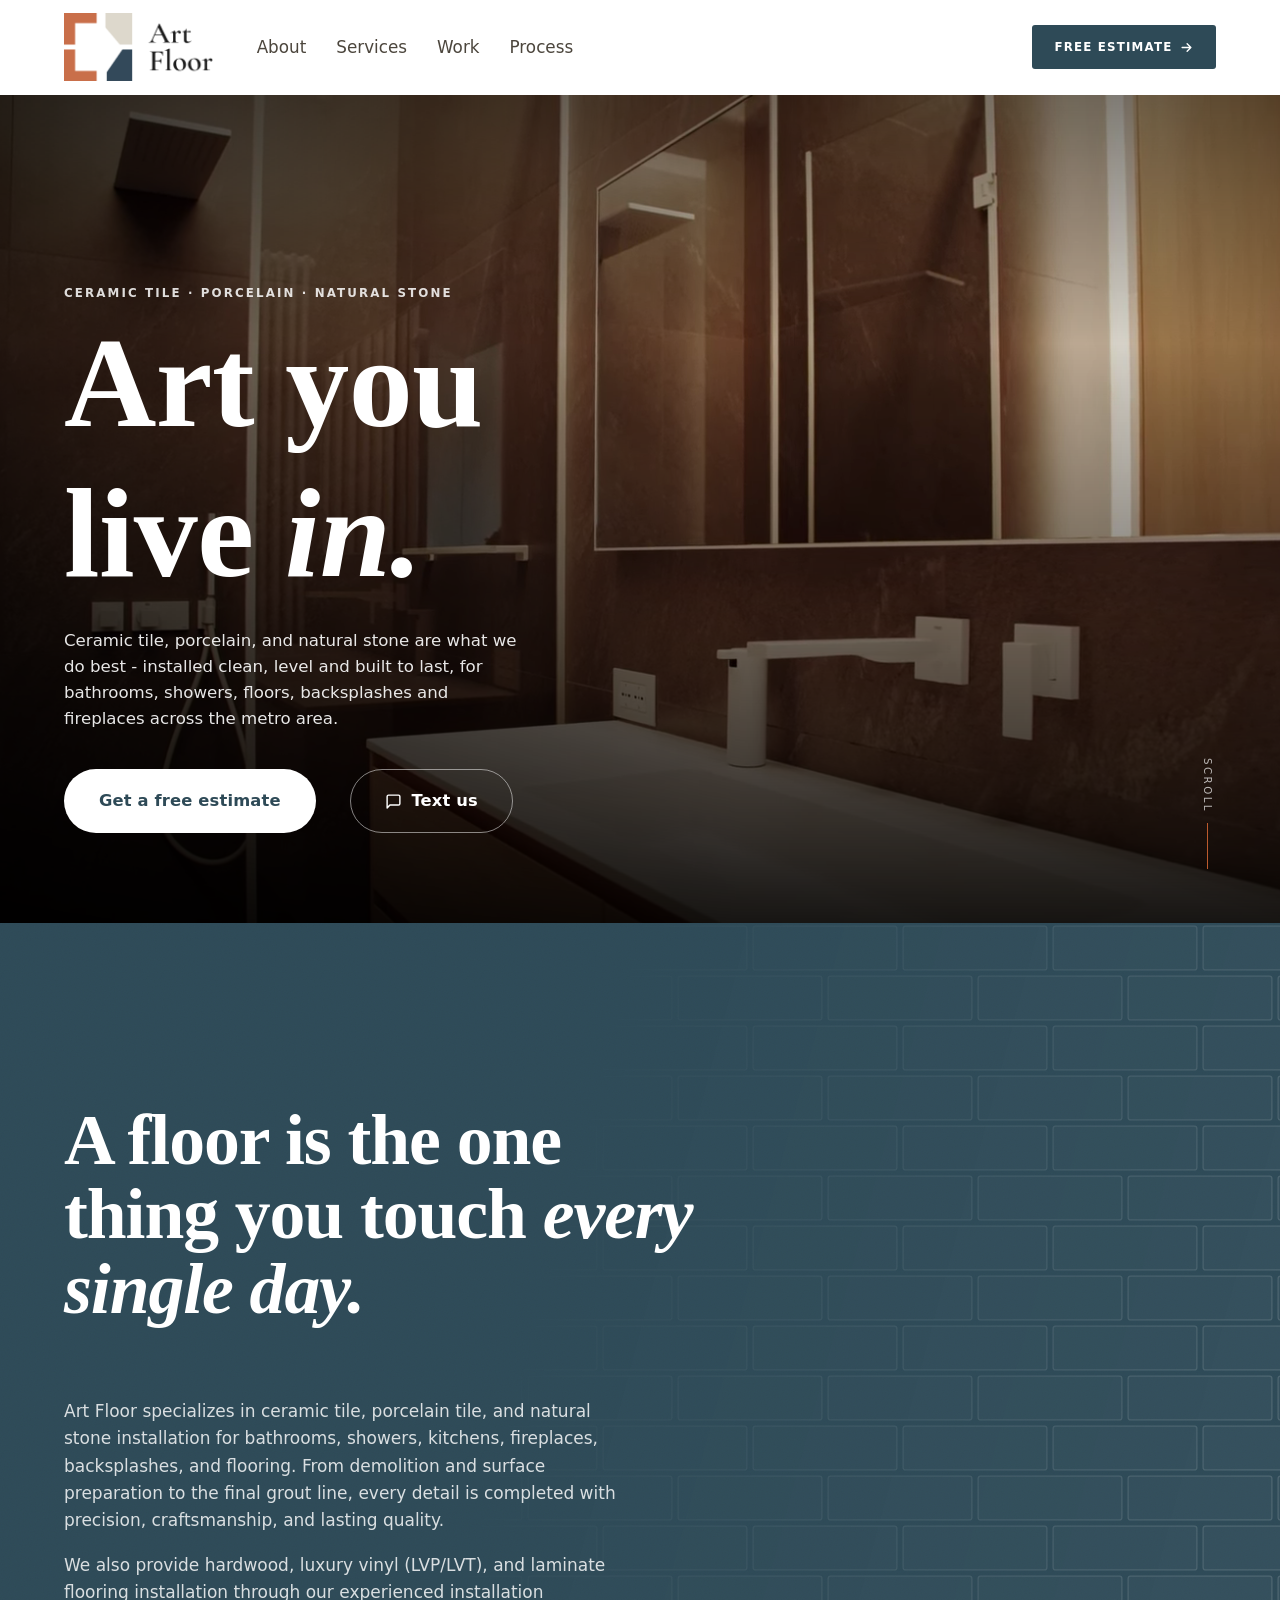
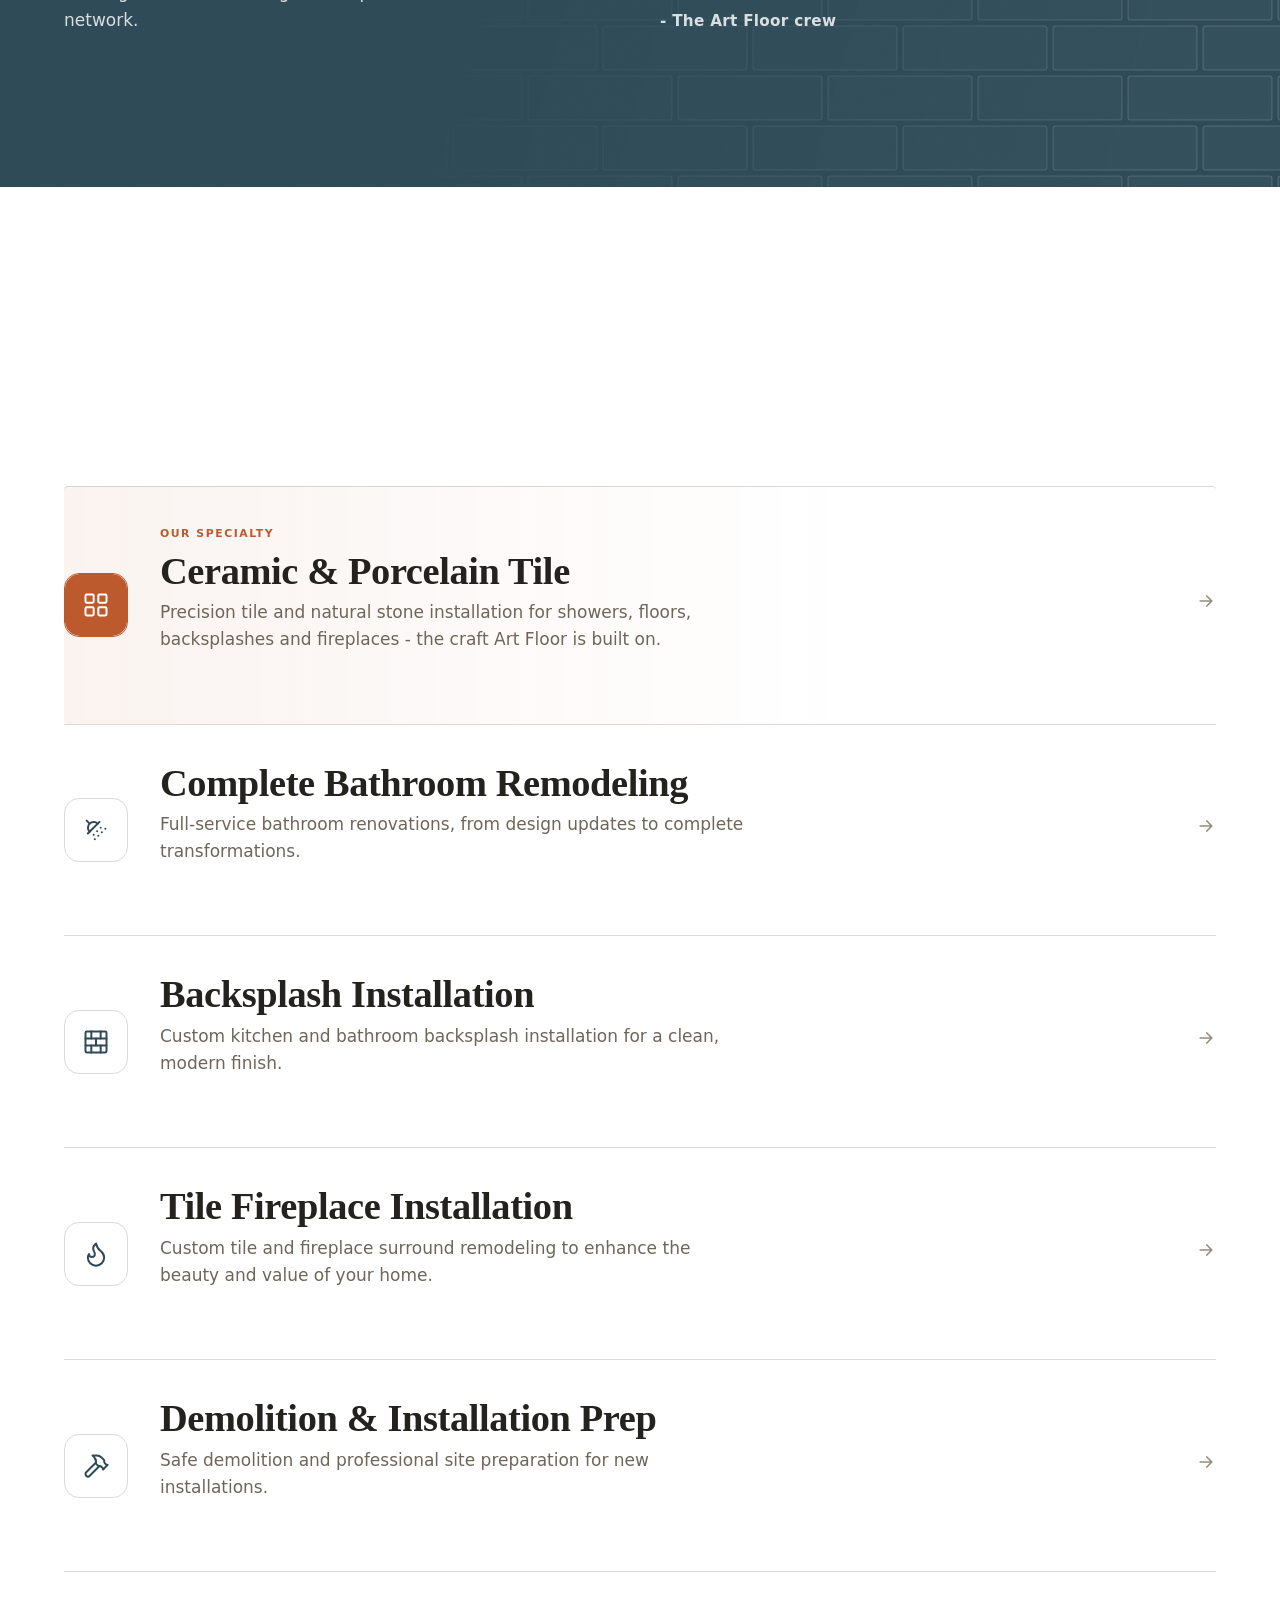
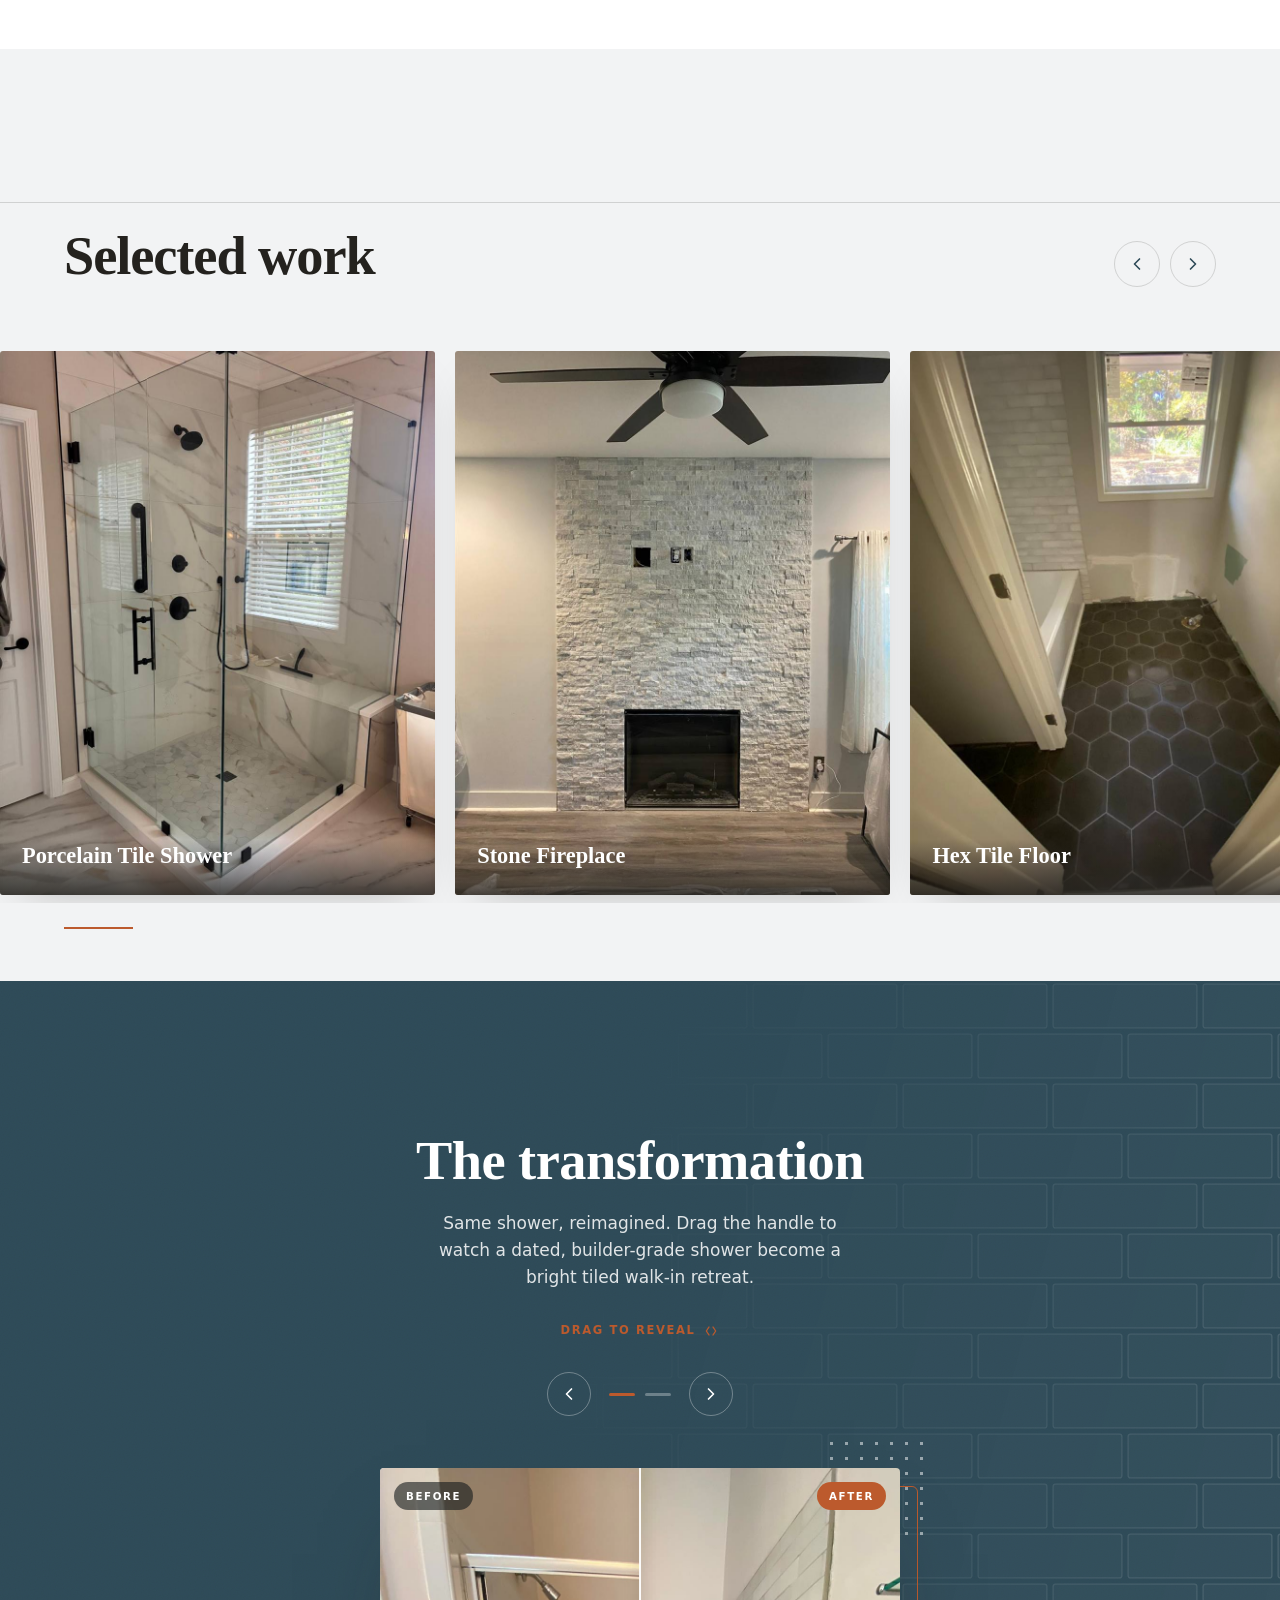
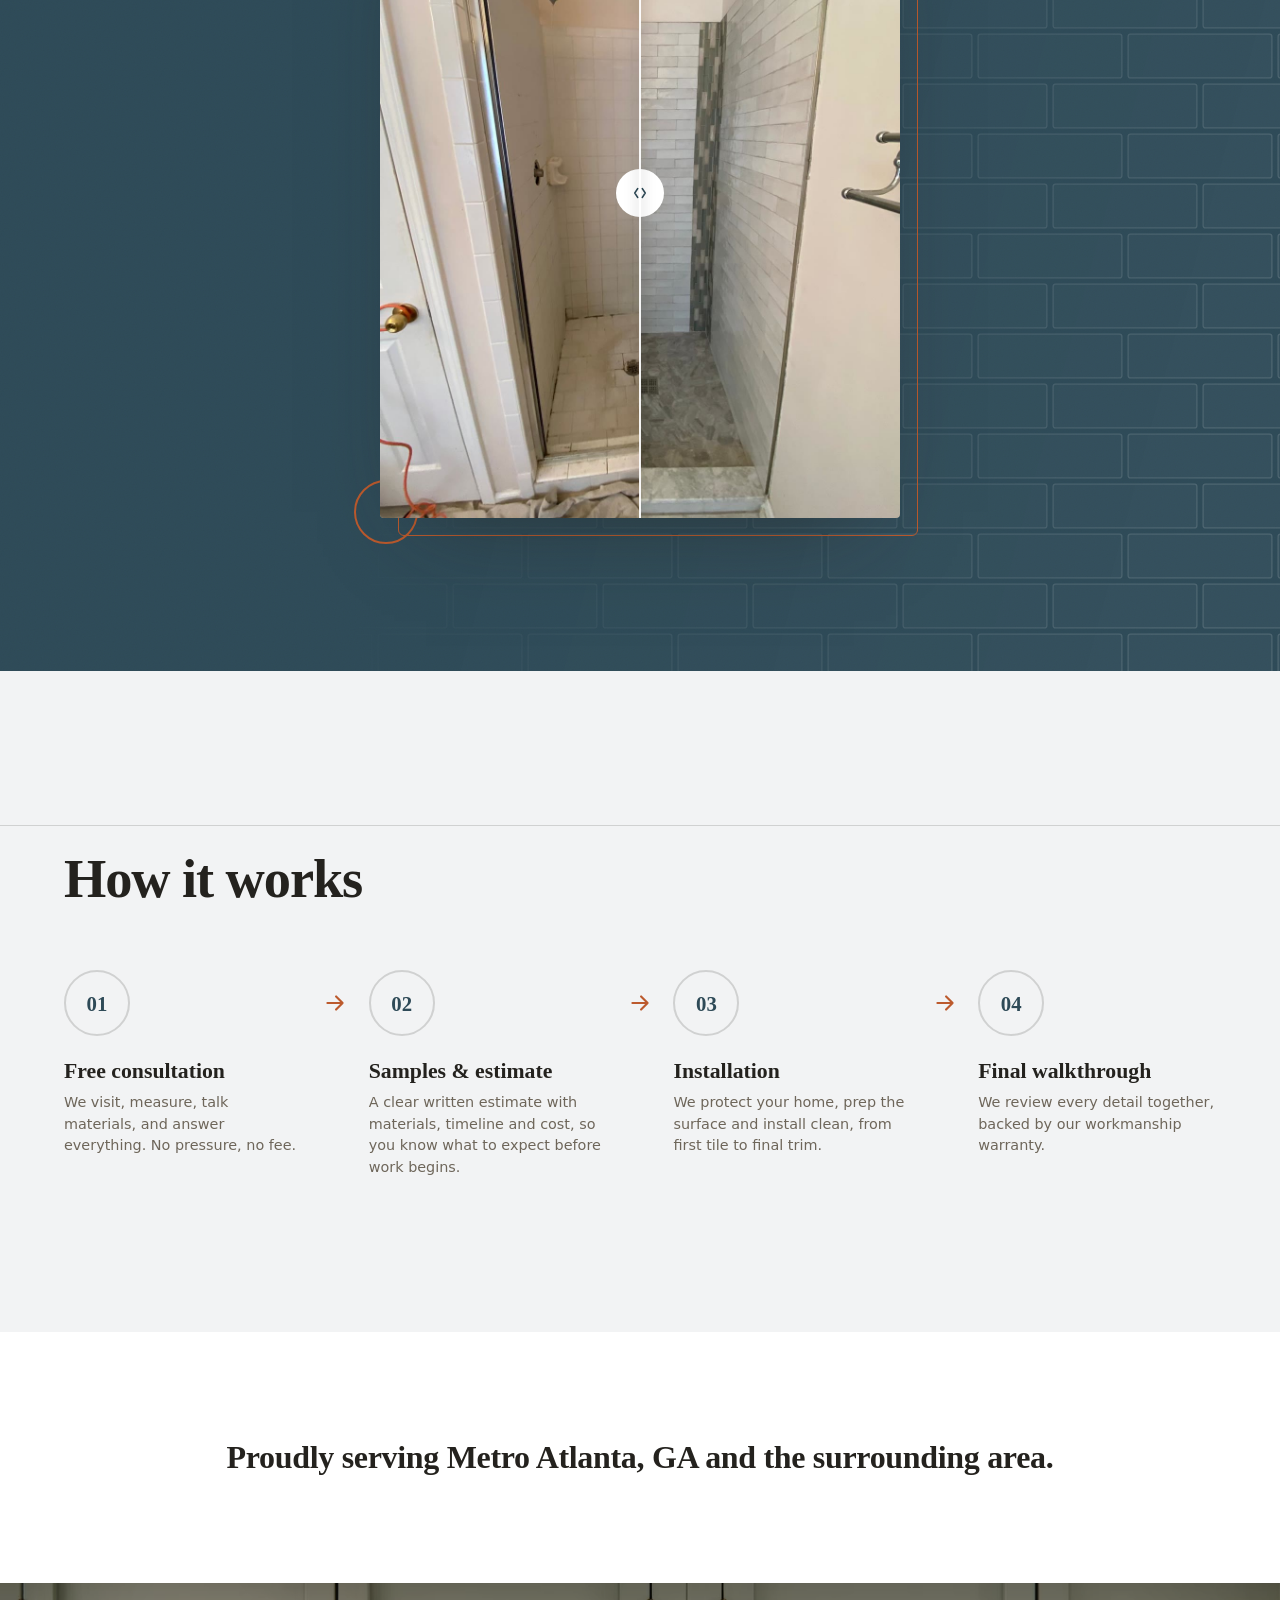
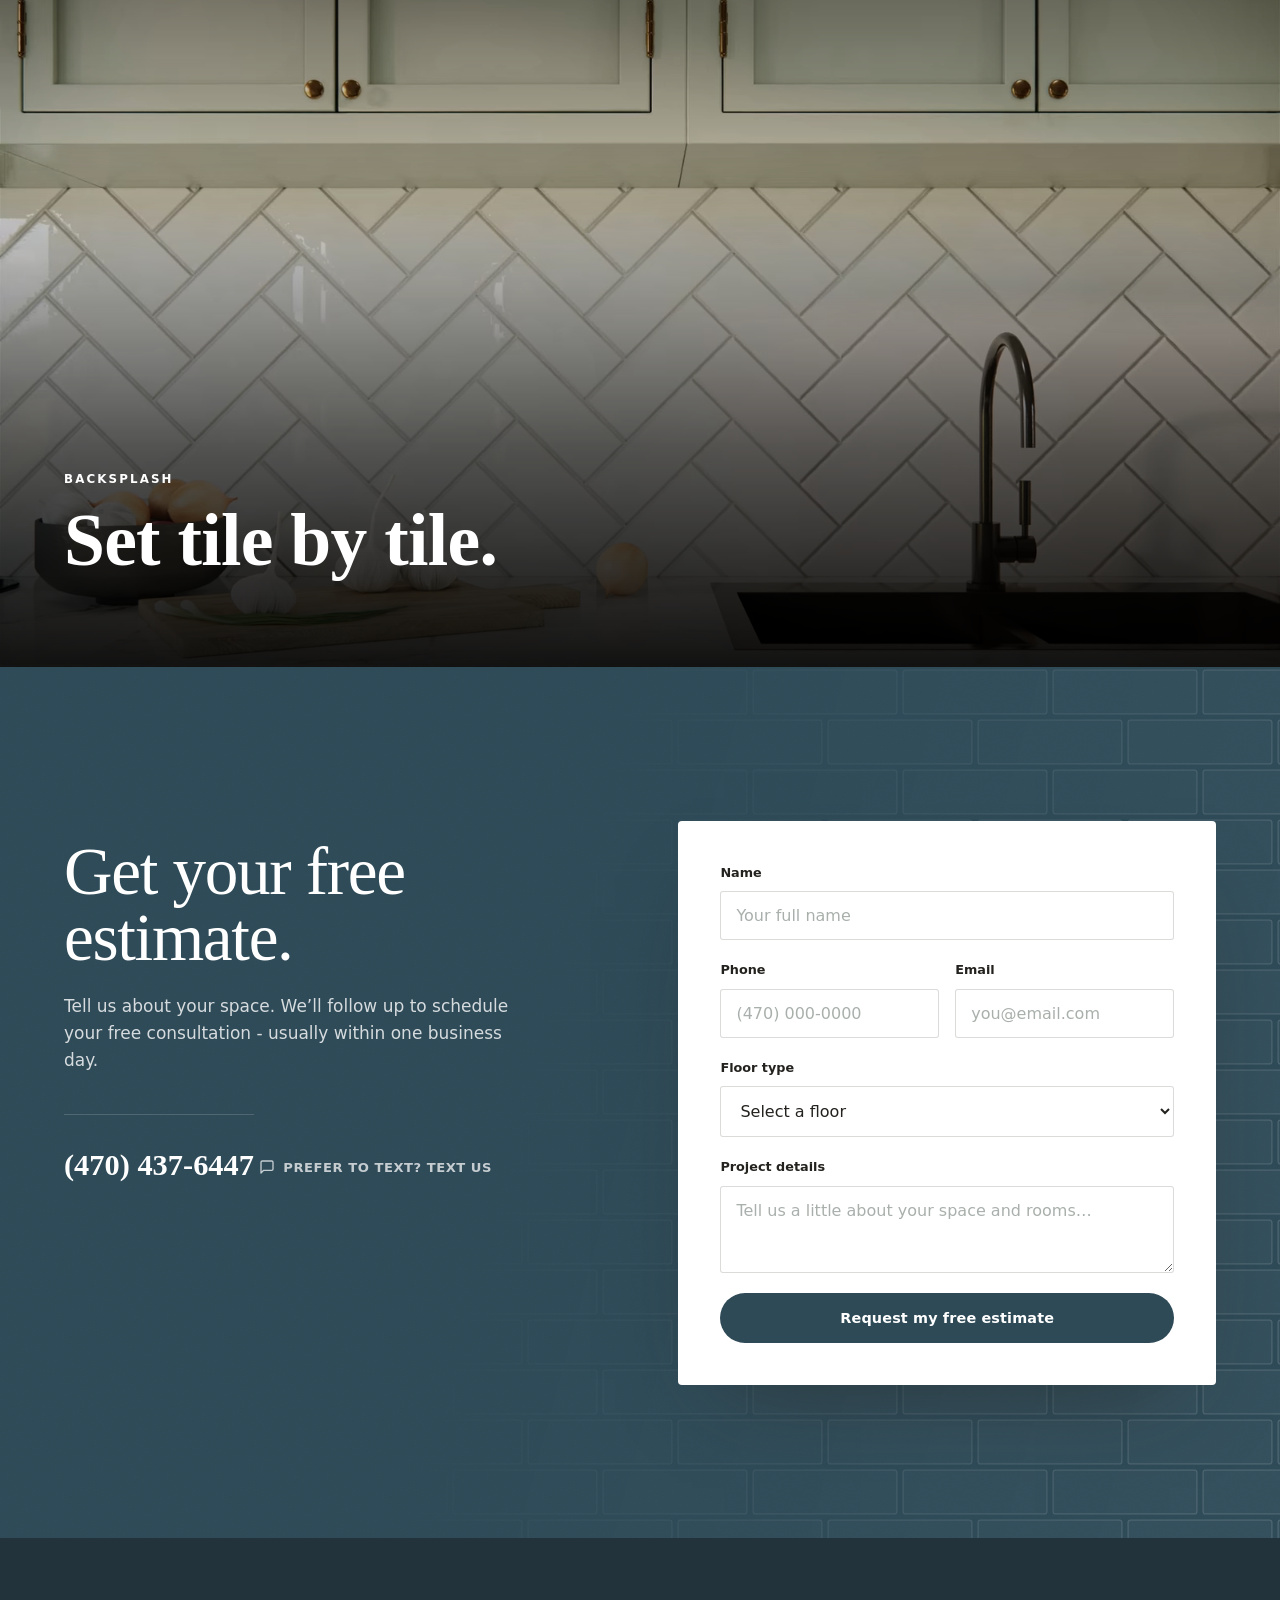
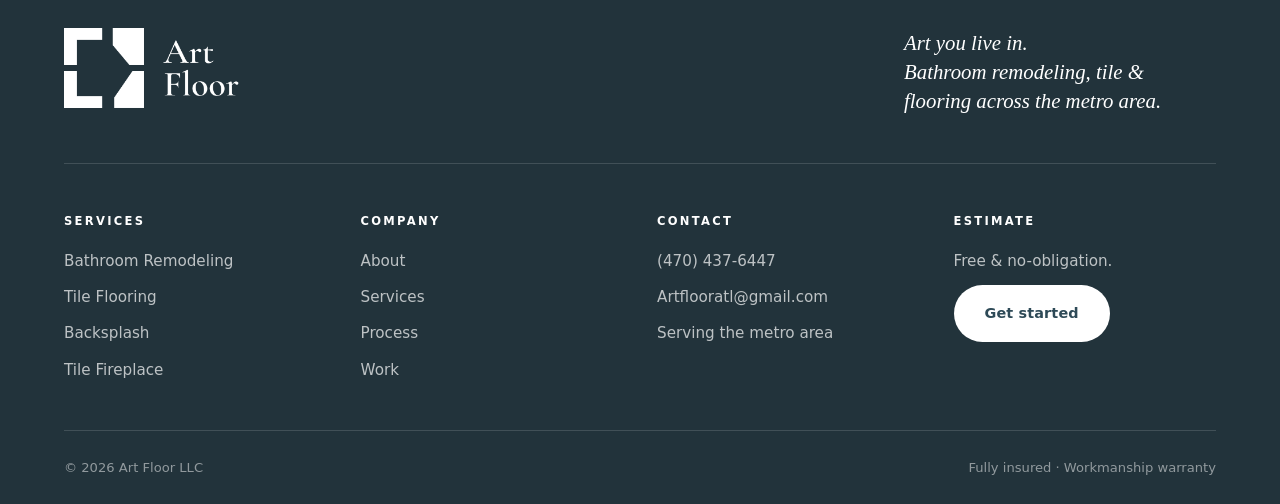
==== commit 47a58a03: "Wire gallery to pull uploaded photos from Cloudinary automatically" ====
--- a/index.html
+++ b/index.html
@@ -3,7 +3,7 @@
 <head>
   <meta charset="UTF-8" />
   <meta name="viewport" content="width=device-width, initial-scale=1.0" />
-  <meta http-equiv="Content-Security-Policy" content="default-src 'self'; script-src 'self'; style-src 'self' 'unsafe-inline' https://api.fontshare.com https://fonts.googleapis.com; font-src 'self' https://cdn.fontshare.com https://fonts.gstatic.com; img-src 'self' data:; media-src 'self'; connect-src 'self' https://api.web3forms.com; object-src 'none'; base-uri 'self'; form-action 'self'; frame-ancestors 'none'; upgrade-insecure-requests" />
+  <meta http-equiv="Content-Security-Policy" content="default-src 'self'; script-src 'self'; style-src 'self' 'unsafe-inline' https://api.fontshare.com https://fonts.googleapis.com; font-src 'self' https://cdn.fontshare.com https://fonts.gstatic.com; img-src 'self' data: https://res.cloudinary.com; media-src 'self'; connect-src 'self' https://api.web3forms.com https://res.cloudinary.com; object-src 'none'; base-uri 'self'; form-action 'self'; frame-ancestors 'none'; upgrade-insecure-requests" />
   <meta name="referrer" content="strict-origin-when-cross-origin" />
   <title>Art Floor - Bathroom Remodeling, Tile & Flooring</title>
   <meta name="description" content="Art Floor - complete bathroom remodeling, tile flooring, backsplash and tile fireplace installation, plus demolition and site prep. Free estimates, fully insured, workmanship warranty. Serving homes and businesses across the metro area." />
@@ -430,6 +430,7 @@
   </div>
 </footer>
 
+<script src="js/gallery-cloud.js" defer></script>
 <script src="js/main.js" defer></script>
 </body>
 </html>
